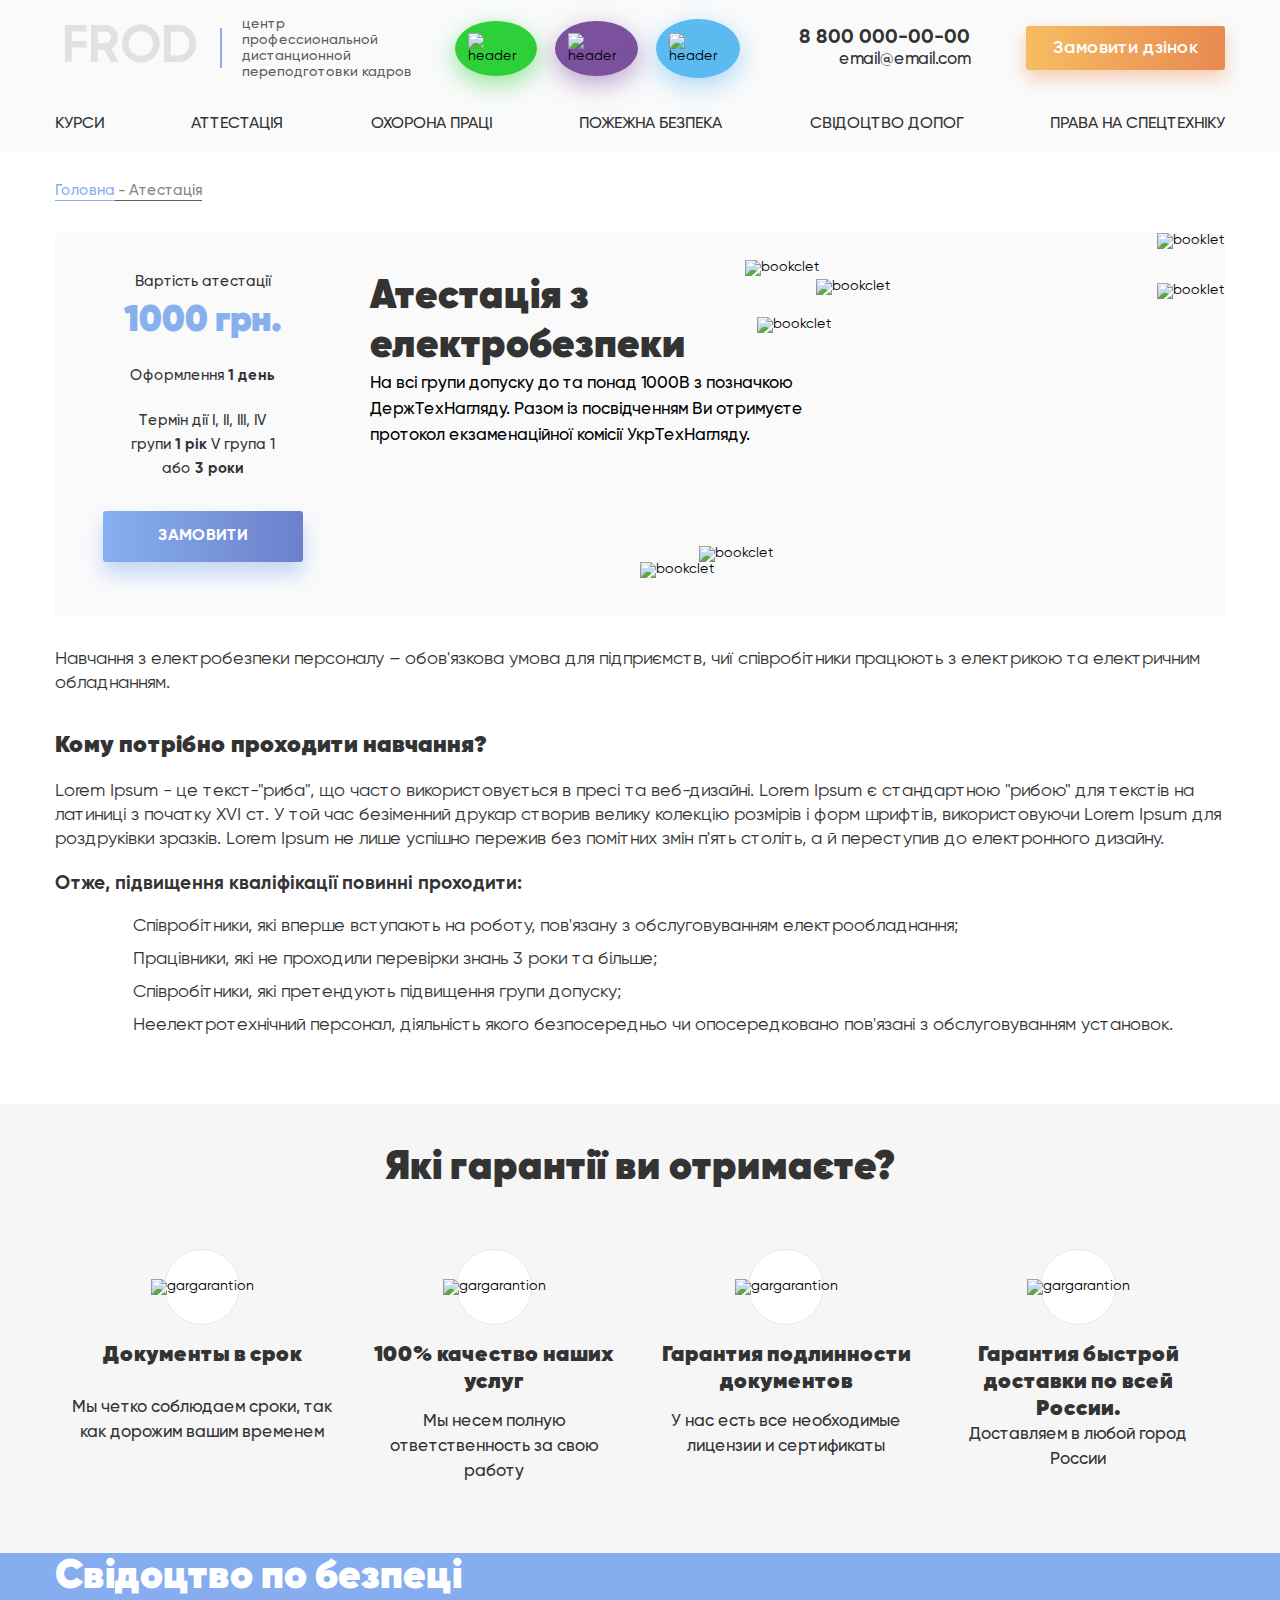
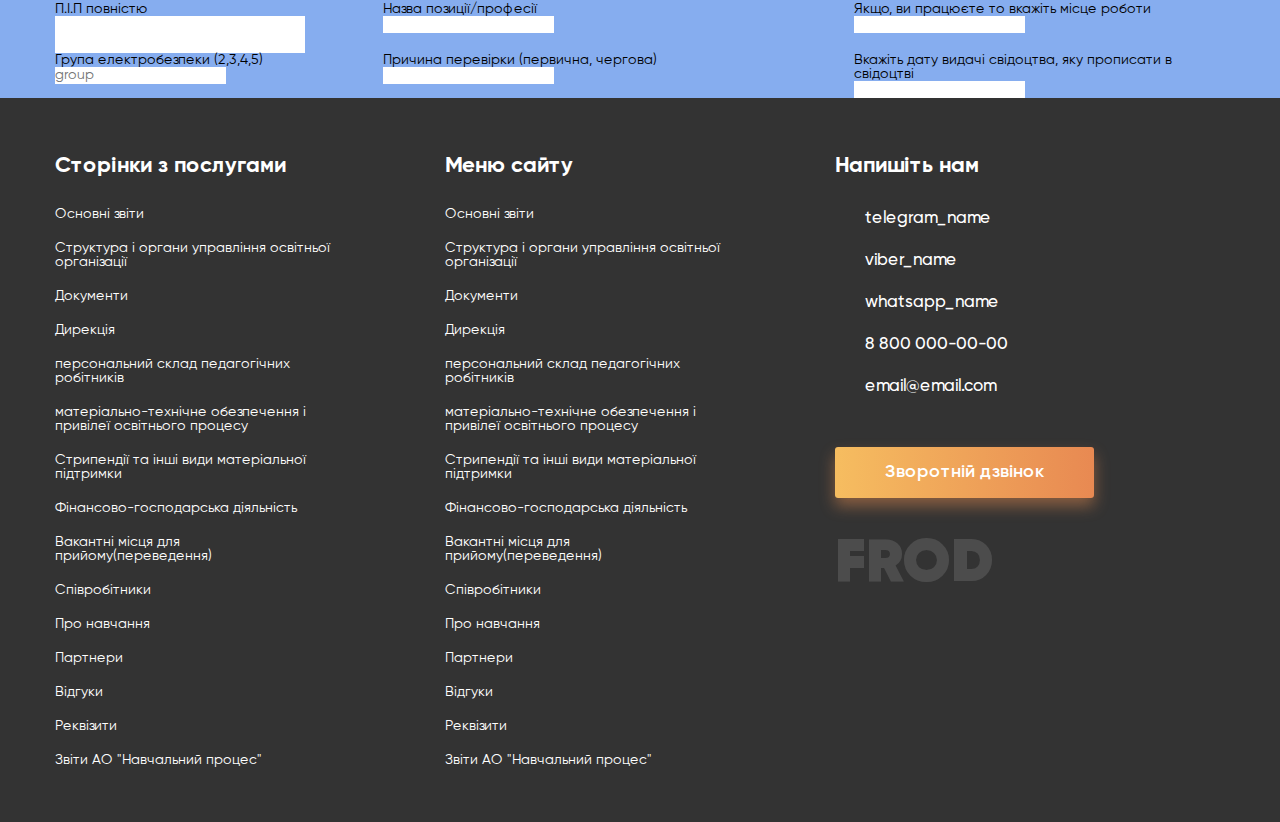
==== atestation.html @ 831bf8ad "Add files via upload" ====
<!DOCTYPE html>
<html lang="ru">

<head>
	<title>Главная</title>
	<meta charset="UTF-8">
	<meta name="format-detection" content="telephone=no">
	<!-- <style>body{opacity: 0;}</style> -->
	<link rel="stylesheet" href="css/style.min.css?_v=20220426151343">
	<link rel="shortcut icon" href="favicon.ico">
	<!-- <meta name="robots" content="noindex, nofollow"> -->
	<meta name="viewport" content="width=device-width, initial-scale=1.0">
</head>

<body>
	<div class="wrapper">
		<header class="header">
			<div class="header__container">
				<a href="./index.html" class="header__logo">FROD</a>
				<div class="header__text">центр профессиональной дистанционной переподготовки кадров</div>
				<div class="header__media">
					<a href="#" class="media__whathsapp">
						<div class="media__icon"><img src="img/header/whatsapp-logo.svg" alt="header"></div>
					</a>
					<a href="#" class="media__viber">
						<div class="media__icon">
							<img src="img/header/viber-logo.svg" alt="header">
						</div>
					</a>
					<a href="#" class="media__telegram">
						<div class="media__icon">
							<img src="img/header/telegram(1).svg" alt="header">
						</div>
					</a>
				</div>
				<div class="header__info">
					<div class="info__phone">8 800 000-00-00</div>
					<div class="info__email">email@email.com</div>
				</div>
				<div class="header__button">
					<a href="../contact.html" class="header__button-link">
						Замовити дзінок
					</a>
				</div>
				<nav class="header__menu-navigation">
					<ul class="menu-navigation__list">
						<li class="menu-navigation__link">
							<a href="#">КУРСИ</a>
						</li>
						<li class="menu-navigation__link">
							<a href="../atestation.html">АТТЕСТАЦІЯ</a>
						</li>
						<li class="menu-navigation__link">
							<a href="#">ОХОРОНА ПРАЦІ</a>
						</li>
						<li class="menu-navigation__link">
							<a href="#">ПОЖЕЖНА БЕЗПЕКА</a>
						</li>
						<li class="menu-navigation__link">
							<a href="#">СВІДОЦТВО ДОПОГ</a>
						</li>
						<li class="menu-navigation__link">
							<a href="#">ПРАВА НА СПЕЦТЕХНІКУ</a>
						</li>
					</ul>
				</nav>
				<div class="header__menu menu">
					<button type="button" class="menu__icon icon-menu"><span></span></button>
					<nav class="menu__body">
						<ul class="menu__list">
							<li class="menu__item">
								<a href="#" class="menu__link">КУРСИ</a>
							</li>
							<li class="menu__item">
								<a href="./atestation.html" class="menu__link">АТТЕСТАЦІЯ</a>
							</li>
							<li class="menu__item">
								<a href="#" class="menu__link">ОХОРОНА ПРАЦІ</a>
							</li>
							<li class="menu__item">
								<a href="#" class="menu__link">ПОЖУЖНА БЕЗПЕКА</a>
							</li>
							<li class="menu__item">
								<a href="#" class="menu__link">СВІДОЦТВО ДОПОГ</a>
							</li>
							<li class="menu__item">
								<a href="#" class="menu__link">ПРАВА НА СПЕЦТЕХНІКУ</a>
							</li>
						</ul>
					</nav>
				</div>
			</div>
		</header>
		<main class="page">
			<div class="page__navigation-pages">
				<div class="navigation-pages__container">
					<a href="./index.html" class="navigation-pages__home">Головна</a>
					<div class="navigation-pages__curent"> - Атестація</div>
				</div>
			</div>
			<section class="page__booklet booklet">
				<div class="booklet__container">
					<div class="booklet__body">
						<div class="booklet__decoration booklet__decoration-1">
							<img src="img/atestation-page/booklet/rainbow/Oval.svg" alt="bookclet">
						</div>
						<div class="booklet__decoration booklet__decoration-2">
							<img src="img/atestation-page/booklet/rainbow/OvalCopy10.svg" alt="bookclet">
						</div>
						<div class="booklet__decoration booklet__decoration-3">
							<img src="img/atestation-page/booklet/rainbow/TriangleCopy.svg" alt="bookclet">
						</div>
						<div class="booklet__decoration booklet__decoration-4">
							<img src="img/atestation-page/booklet/rainbow/TriangleCopy2.svg" alt="bookclet">
						</div>
						<div class="booklet__decoration booklet__decoration-5">
							<img src="img/atestation-page/booklet/rainbow/TriangleCopy4.svg" alt="bookclet">
						</div>
						<div class="booklet__information-booklet">
							<div class="information-booklet__price-info">
								Вартість атестації</div>
							<div class="information-booklet__price">1000 грн.</div>
							<div class="information-booklet__time">Оформлення <span> 1 день</span></div>
							<div class="information-booklet__text">Термін дії I, II, III, IV групи <span> 1 рік</span> V група 1 або <span> 3 роки</span></div>
							<a href="#" class="information-booklet__button">Замовити</a>
						</div>
						<div class="booklet__atestation-booklet">
							<div class="atestation-booklet__title title">Атестація з електробезпеки</div>
							<div class="atestation-booklet__text">
								На всі групи допуску до та понад 1000В з позначкою ДержТехНагляду. Разом із посвідченням Ви отримуєте протокол екзаменаційної комісії УкрТехНагляду.</div>
						</div>
						<div class="booklet__full-image">
							<img src="img/atestation-page/booklet/Path2.svg" alt="booklet">
						</div>
						<div class="booklet__docum-image">
							<img src="img/atestation-page/booklet/atestation.svg" alt="booklet">
						</div>
					</div>
				</div>
			</section>
			<section class="page__text-atestation text-atestation">
				<div class="text-atestation__container">
					<div class="text-atestation__text-one">
						<p>
							Навчання з електробезпеки персоналу – обов'язкова умова для підприємств, чиї співробітники працюють з електрикою та електричним обладнанням.</p>
					</div>
					<h5 class="text-atestation__title">
						Кому потрібно проходити навчання?
					</h5>
					<div class="text-atestation__text-two">Lorem Ipsum - це текст-"риба", що часто використовується в пресі та веб-дизайні. Lorem Ipsum є стандартною "рибою" для текстів на латиниці з початку XVI ст. У той час безіменний друкар створив велику колекцію розмірів і форм шрифтів,
						використовуючи Lorem Ipsum для роздруківки зразків. Lorem Ipsum не лише успішно пережив без помітних змін п'ять століть, а й переступив до електронного дизайну. </div>
					<div class="text-atestation__sub-title">
						Отже, підвищення кваліфікації повинні проходити:</div>
					<ul class="text-atestation__list">
						<li>Співробітники, які вперше вступають на роботу, пов'язану з обслуговуванням електрообладнання;</li>
						<li>Працівники, які не проходили перевірки знань 3 роки та більше;</li>
						<li>Співробітники, які претендують підвищення групи допуску;</li>
						<li>Неелектротехнічний персонал, діяльність якого безпосередньо чи опосередковано пов'язані з обслуговуванням установок.</li>
					</ul>
				</div>
			</section>
			<section class="page__garantion garantion">
				<div class="garantion__container">
					<h2 class="garantion__title title">Які гарантії ви отримаєте?</h2>
					<div class="garantion__garantion-cards">
						<div class="garantion-cards__garantion-card">
							<div class="gargarantion-card__icon">
								<img src="img/garantion/Shape.svg" alt="gargarantion">
							</div>
							<div class="gargarantion-card__title">Документы в срок
							</div>
							<div class="gargarantion-card__text">Мы четко соблюдаем сроки, так как дорожим вашим временем</div>
						</div>
						<div class="garantion-cards__garantion-card">
							<div class="gargarantion-card__icon">
								<img src="img/garantion/favorites.svg" alt="gargarantion">
							</div>
							<div class="gargarantion-card__title">100% качество наших услуг</div>
							<div class="gargarantion-card__text">Мы несем полную ответственность за свою работу</div>
						</div>
						<div class="garantion-cards__garantion-card">
							<div class="gargarantion-card__icon">
								<img src="img/garantion/file.svg" alt="gargarantion">
							</div>
							<div class="gargarantion-card__title">Гарантия подлинности документов</div>
							<div class="gargarantion-card__text">У нас есть все необходимые лицензии и сертификаты</div>
						</div>
						<div class="garantion-cards__garantion-card">
							<div class="gargarantion-card__icon">
								<img src="img/garantion/delivery-truck.svg" alt="gargarantion">
							</div>
							<div class="gargarantion-card__title">Гарантия быстрой доставки по всей России.</div>
							<div class="gargarantion-card__text">Доставляем в любой город России</div>
						</div>
					</div>
				</div>
			</section>
			<section class="page__atestation-form atestation-form">
				<div class="atestation-form__container">
					<h2 class="atestation-form__title title">Свідоцтво по безпеці</h2>
					<div class="atestation-form__send-form">
						<div class="send-form__name">
							<label for="name">П.І.П повністю</label>
							<input autocomplete="off" type="text" name="name" data-error="Ошибка" class="input-atestation-form">
						</div>
						<div class="send-form__position">
							<label for="position">Назва позиції/професії</label>
							<input autocomplete="off" type="text" name="position" data-error="Ошибка" class="input-atestation-form">
						</div>
						<div class="send-form__work">
							<label for="work">Якщо, ви працюєте то вкажіть місце роботи</label>
							<input autocomplete="off" type="text" name="work" data-error="Ошибка" class="input-atestation-form">
						</div>
						<div class="send-form__group">
							<label for="group">Група електробезпеки (2,3,4,5)</label>
							<input autocomplete="off" type="text" name="group" data-error="Ошибка" placeholder="group" class="input-atestation-form">
						</div>
						<div class="send-form__reason">
							<label for="reason">Причина перевірки (первична, чергова)</label>
							<input autocomplete="off" type="text" name="reason" data-error="Ошибка" class="input-atestation-form">
						</div>
						<div class="send-form__date">
							<label for="date">Вкажіть дату видачі свідоцтва, яку прописати в свідоцтві</label>
							<input autocomplete="off" type="text" name="reason" data-error="Ошибка" class="input-atestation-form">
						</div>
					</div>
					<div class="atestation-form__back-form">

						<div class="back-form__phone">
							<input autocomplete="off" type="text" name="phone" data-error="Ошибка" placeholder="phone" class="input-atestation-form">
						</div>
						<div class="back-form__mail">
							<input autocomplete="off" type="text" name="mail" data-error="Ошибка" placeholder="mail" class="input-atestation-form">
						</div>
						<div class="back-form__adress">
							<input autocomplete="off" type="text" name="adress" data-error="Ошибка" placeholder="adress" class="input-atestation-form">
						</div>
						<a href="#" class="back-form__button">
							Надіслати заявку
						</a>
					</div>
				</div>
			</section>
		</main>
		<footer class="footer">
			<div class="footer__container">
				<div class="footer__columns-footer">
					<div class="columns-footer__column-footer">
						<div class="column-footer__services">
							<div class="services__title-footer title-footer">Сторінки з послугами</div>
							<ul class="footer__list">
								<li>
									<a href="#" class="footer__link-footer">
										Основні звіти
									</a>
								</li>
								<li>
									<a href="#" class="footer__link-footer">
										Структура і органи управління освітньої організації
									</a>
								</li>
								<li>
									<a href="#" class="footer__link-footer">
										Документи
									</a>
								</li>
								<li>
									<a href="#" class="footer__link-footer">Дирекція</a>
								</li>
								<li>
									<a href="#" class="footer__link-footer">
										персональний склад педагогічних робітників
									</a>
								</li>
								<li>
									<a href="#" class="footer__link-footer">
										матеріально-технічне обезпечення і привілеї освітнього процесу
									</a>
								</li>
								<li>
									<a href="#" class="footer__link-footer">
										Стрипендії та інші види матеріальної підтримки
									</a>
								</li>
								<li>
									<a href="#" class="footer__link-footer">
										Фінансово-господарська діяльність
									</a>
								</li>
								<li>
									<a href="#" class="footer__link-footer">Вакантні місця для прийому(переведення)</a>
								</li>
								<li>
									<a href="#" class="footer__link-footer">
										Співробітники
									</a>
								</li>
								<li>
									<a href="#" class="footer__link-footer">
										Про навчання
									</a>
								</li>
								<li>
									<a href="#" class="footer__link-footer">
										Партнери
									</a>
								</li>
								<li>
									<a href="#" class="footer__link-footer">
										Відгуки
									</a>
								</li>
								<li>
									<a href="#" class="footer__link-footer">
										Реквізити
									</a>
								</li>
								<li>
									<a href="#" class="footer__link-footer">
										Звіти АО "Навчальний процес"
									</a>
								</li>
							</ul>
						</div>
						<div class="column-footer__menu-footer">
							<div class="menu-footer__title-footer title-footer">Меню сайту</div>
							<ul class="footer__list">
								<li>
									<a href="#" class="footer__link-footer">
										Основні звіти
									</a>
								</li>
								<li>
									<a href="#" class="footer__link-footer">
										Структура і органи управління освітньої організації
									</a>
								</li>
								<li>
									<a href="#" class="footer__link-footer">
										Документи
									</a>
								</li>
								<li>
									<a href="#" class="footer__link-footer">Дирекція</a>
								</li>
								<li>
									<a href="#" class="footer__link-footer">
										персональний склад педагогічних робітників
									</a>
								</li>
								<li>
									<a href="#" class="footer__link-footer">
										матеріально-технічне обезпечення і привілеї освітнього процесу
									</a>
								</li>
								<li>
									<a href="#" class="footer__link-footer">
										Стрипендії та інші види матеріальної підтримки
									</a>
								</li>
								<li>
									<a href="#" class="footer__link-footer">
										Фінансово-господарська діяльність
									</a>
								</li>
								<li>
									<a href="#" class="footer__link-footer">Вакантні місця для прийому(переведення)</a>
								</li>
								<li>
									<a href="#" class="footer__link-footer">
										Співробітники
									</a>
								</li>
								<li>
									<a href="#" class="footer__link-footer">
										Про навчання
									</a>
								</li>
								<li>
									<a href="#" class="footer__link-footer">
										Партнери
									</a>
								</li>
								<li>
									<a href="#" class="footer__link-footer">
										Відгуки
									</a>
								</li>
								<li>
									<a href="#" class="footer__link-footer">
										Реквізити
									</a>
								</li>
								<li>
									<a href="#" class="footer__link-footer">
										Звіти АО "Навчальний процес"
									</a>
								</li>
							</ul>
						</div>
						<div class="column-footer__write-to-us">
							<div class="write-to-us__title-footer title-footer">Напишіть нам</div>
							<div class="write-to-us__social-footer">
								<a href="#" class="social-footer__telegram">telegram_name</a>
								<a href="#" class="social-footer__viber">viber_name</a>
								<a href="#" class="social-footer__whatsapp">whatsapp_name</a>
								<a href="#" class="social-footer__phone">8 800 000-00-00</a>
								<a href="#" class="social-footer__email">email@email.com</a>
							</div>
							<a href="../contact.html" class="write-to-us__button">
								Зворотній дзвінок
							</a>
							<a href="../index.html" class="write-to-us__footer-logo">
								FROD
							</a>
						</div>
					</div>
					<div data-spollers data-one-spoller class="footer__spollers-footer">
						<div class="spollers-footer__item">
							<button type="button" data-spoller class="spollers-footer__title"> Сторінки з послугами</button>
							<div class="spollers-footer__body">
								<ul class="footer__list">
									<li>
										<a href="#" class="footer__link-footer">
											Основні звіти
										</a>
									</li>
									<li>
										<a href="#" class="footer__link-footer">
											Структура і органи управління освітньої організації
										</a>
									</li>
									<li>
										<a href="#" class="footer__link-footer">
											Документи
										</a>
									</li>
									<li>
										<a href="#" class="footer__link-footer">Дирекція</a>
									</li>
									<li>
										<a href="#" class="footer__link-footer">
											персональний склад педагогічних робітників
										</a>
									</li>
									<li>
										<a href="#" class="footer__link-footer">
											матеріально-технічне обезпечення і привілеї освітнього процесу
										</a>
									</li>
									<li>
										<a href="#" class="footer__link-footer">
											Стрипендії та інші види матеріальної підтримки
										</a>
									</li>
									<li>
										<a href="#" class="footer__link-footer">
											Фінансово-господарська діяльність
										</a>
									</li>
									<li>
										<a href="#" class="footer__link-footer">Вакантні місця для прийому(переведення)</a>
									</li>
									<li>
										<a href="#" class="footer__link-footer">
											Співробітники
										</a>
									</li>
									<li>
										<a href="#" class="footer__link-footer">
											Про навчання
										</a>
									</li>
									<li>
										<a href="#" class="footer__link-footer">
											Партнери
										</a>
									</li>
									<li>
										<a href="#" class="footer__link-footer">
											Відгуки
										</a>
									</li>
									<li>
										<a href="#" class="footer__link-footer">
											Реквізити
										</a>
									</li>
									<li>
										<a href="#" class="footer__link-footer">
											Звіти АО "Навчальний процес"
										</a>
									</li>
								</ul>
							</div>
						</div>
						<div class="spollers-footer__item">
							<button type="button" data-spoller class="spollers-footer__title">Меню сайту</button>
							<div class="spollers-footer__body">
								<ul class="footer__list">
									<li>
										<a href="#" class="footer__link-footer">
											Основні звіти
										</a>
									</li>
									<li>
										<a href="#" class="footer__link-footer">
											Структура і органи управління освітньої організації
										</a>
									</li>
									<li>
										<a href="#" class="footer__link-footer">
											Документи
										</a>
									</li>
									<li>
										<a href="#" class="footer__link-footer">Дирекція</a>
									</li>
									<li>
										<a href="#" class="footer__link-footer">
											персональний склад педагогічних робітників
										</a>
									</li>
									<li>
										<a href="#" class="footer__link-footer">
											матеріально-технічне обезпечення і привілеї освітнього процесу
										</a>
									</li>
									<li>
										<a href="#" class="footer__link-footer">
											Стрипендії та інші види матеріальної підтримки
										</a>
									</li>
									<li>
										<a href="#" class="footer__link-footer">
											Фінансово-господарська діяльність
										</a>
									</li>
									<li>
										<a href="#" class="footer__link-footer">Вакантні місця для прийому(переведення)</a>
									</li>
									<li>
										<a href="#" class="footer__link-footer">
											Співробітники
										</a>
									</li>
									<li>
										<a href="#" class="footer__link-footer">
											Про навчання
										</a>
									</li>
									<li>
										<a href="#" class="footer__link-footer">
											Партнери
										</a>
									</li>
									<li>
										<a href="#" class="footer__link-footer">
											Відгуки
										</a>
									</li>
									<li>
										<a href="#" class="footer__link-footer">
											Реквізити
										</a>
									</li>
									<li>
										<a href="#" class="footer__link-footer">
											Звіти АО "Навчальний процес"
										</a>
									</li>
								</ul>
							</div>
						</div>
						<div class="spollers-footer__item">
							<button type="button" data-spoller class="spollers-footer__title">Напишіть нам</button>
							<div class="spollers-footer__body">
								<div class="column-footer__write-to-us">
									<div class="write-to-us__social-footer">
										<a href="#" class="social-footer__telegram">telegram_name</a>
										<a href="#" class="social-footer__viber">viber_name</a>
										<a href="#" class="social-footer__whatsapp">whatsapp_name</a>
										<a href="#" class="social-footer__phone">8 800 000-00-00</a>
										<a href="#" class="social-footer__email">email@email.com</a>
									</div>
								</div>
							</div>
						</div>
						<a href="../contact.html" class="write-to-us__button-spollers">
							Зворотній дзвінок
						</a>
						<a href="../index.html" class="write-to-us__footer-logo-spollers">
							FROD
						</a>
					</div>
				</div>
			</div>
		</footer>
	</div>
	<div id="popup" aria-hidden="true" class="popup">
		<div class="popup__wrapper">
			<div class="popup__content">
				<button data-close type="button" class="popup__close">Закрыть</button>
				<div class="popup__text">
					Text
				</div>
			</div>
		</div>
	</div>
	<script src="js/app.min.js?_v=20220426151343"></script>
</body>

</html>
---- css/style.min.css ----
@charset "UTF-8";@font-face{font-family:Gilroy;font-display:swap;src:url(../fonts/Gilroy-Bold.woff2) format("woff2"),url(../fonts/Gilroy-Bold.woff) format("woff");font-weight:700;font-style:normal}@font-face{font-family:Gilroy;font-display:swap;src:url(../fonts/Gilroy-Extrabold.woff2) format("woff2"),url(../fonts/Gilroy-Extrabold.woff) format("woff");font-weight:800;font-style:normal}@font-face{font-family:Gilroy;font-display:swap;src:url(../fonts/Gilroy-Heavy.woff2) format("woff2"),url(../fonts/Gilroy-Heavy.woff) format("woff");font-weight:800;font-style:normal}@font-face{font-family:Gilroy;font-display:swap;src:url(../fonts/Gilroy-Medium.woff2) format("woff2"),url(../fonts/Gilroy-Medium.woff) format("woff");font-weight:500;font-style:normal}@font-face{font-family:Gilroy;font-display:swap;src:url(../fonts/Gilroy-Semibold.woff2) format("woff2"),url(../fonts/Gilroy-Semibold.woff) format("woff");font-weight:600;font-style:normal}@font-face{font-family:Gilroy;font-display:swap;src:url(../fonts/Gilroy-Regular.woff2) format("woff2"),url(../fonts/Gilroy-Regular.woff) format("woff");font-weight:400;font-style:normal}*{padding:0;margin:0;border:0}*,:after,:before{-webkit-box-sizing:border-box;box-sizing:border-box}body,html{height:100%;min-width:320px}body{color:#000;line-height:1;font-family:Gilroy;font-size:.875rem;-ms-text-size-adjust:100%;-moz-text-size-adjust:100%;-webkit-text-size-adjust:100%;-webkit-font-smoothing:antialiased;-moz-osx-font-smoothing:grayscale}button,input,textarea{font-family:Gilroy;font-size:inherit}button{cursor:pointer;color:inherit;background-color:inherit}a{color:inherit}a:link,a:visited{text-decoration:none}a:hover{text-decoration:none}ul li{list-style:none}img{vertical-align:top}h1,h2,h3,h4,h5,h6{font-weight:inherit;font-size:inherit}body{height:100%}.lock body{overflow:hidden;-ms-touch-action:none;touch-action:none}.wrapper{min-height:100%;display:-webkit-box;display:-ms-flexbox;display:flex;-webkit-box-orient:vertical;-webkit-box-direction:normal;-ms-flex-direction:column;flex-direction:column;overflow:hidden}.wrapper>main{-webkit-box-flex:1;-ms-flex:1 1 auto;flex:1 1 auto}.wrapper>*{min-width:0}[class*=__container]{max-width:73.125rem;-webkit-box-sizing:content-box;box-sizing:content-box;margin:0 auto;padding:0 .9375rem}body::after{content:"";background-color:rgba(0,0,0,.5);position:fixed;width:100%;height:100%;top:0;left:0;opacity:0;-webkit-transition:opacity .8s ease 0s;-o-transition:opacity .8s ease 0s;transition:opacity .8s ease 0s;pointer-events:none;z-index:149}.popup-show body::after{opacity:1}.popup{position:fixed;top:0;left:0;bottom:0;right:0;padding:30px 10px;-webkit-transition:visibility .8s ease 0s;-o-transition:visibility .8s ease 0s;transition:visibility .8s ease 0s;visibility:hidden;pointer-events:none}.popup_show{z-index:150;visibility:visible;overflow:auto;pointer-events:auto}.popup_show .popup__content{visibility:visible;-webkit-transform:scale(1);-ms-transform:scale(1);transform:scale(1)}.popup__wrapper{display:-webkit-box;display:-ms-flexbox;display:flex;-webkit-box-orient:vertical;-webkit-box-direction:normal;-ms-flex-direction:column;flex-direction:column;-webkit-box-align:center;-ms-flex-align:center;align-items:center;min-height:100%;-webkit-box-flex:1;-ms-flex:1 1 auto;flex:1 1 auto;width:100%;display:flex;-webkit-box-pack:center;-ms-flex-pack:center;justify-content:center;align-items:center}.popup__content{visibility:hidden;-webkit-transform:scale(0);-ms-transform:scale(0);transform:scale(0);-webkit-transition:-webkit-transform .3s ease 0s;transition:-webkit-transform .3s ease 0s;-o-transition:transform .3s ease 0s;transition:transform .3s ease 0s;transition:transform .3s ease 0s,-webkit-transform .3s ease 0s;background-color:#eee;padding:20px;width:100%;max-width:900px;border-radius:20px}.lock .popup__content{visibility:visible}.spollers{display:-ms-grid;display:grid;gap:15px}.spollers__item{font-size:1.25rem}.spollers-footer__title{cursor:default;text-align:left;padding:.625rem .9375rem;border-radius:.3125rem;position:relative}._spoller-init .spollers-footer__title{cursor:pointer}._spoller-init .spollers-footer__title::after,._spoller-init .spollers-footer__title::before{content:"";position:absolute;right:10px;top:50%;background-color:#fff;height:2px;width:15px;-webkit-transition:-webkit-transform .5s ease 0s;transition:-webkit-transform .5s ease 0s;-o-transition:transform .5s ease 0s;transition:transform .5s ease 0s;transition:transform .5s ease 0s,-webkit-transform .5s ease 0s}._spoller-init .spollers-footer__title::before{-webkit-transform:translate(-75%,-50%) rotate(40deg);-ms-transform:translate(-75%,-50%) rotate(40deg);transform:translate(-75%,-50%) rotate(40deg)}._spoller-init .spollers-footer__title::after{-webkit-transform:translate(0,-50%) rotate(-40deg);-ms-transform:translate(0,-50%) rotate(-40deg);transform:translate(0,-50%) rotate(-40deg)}._spoller-init .spollers-footer__title._spoller-active::before{-webkit-transform:translateX(-75%) rotate(-40deg);-ms-transform:translateX(-75%) rotate(-40deg);transform:translateX(-75%) rotate(-40deg)}._spoller-init .spollers-footer__title._spoller-active::after{-webkit-transform:rotate(40deg);-ms-transform:rotate(40deg);transform:rotate(40deg)}.spollers__body{padding:1.25rem;border-radius:.3125rem;border:1px solid #eee}.news-block-tab__navigation{display:-webkit-box;display:-ms-flexbox;display:flex;-webkit-box-pack:center;-ms-flex-pack:center;justify-content:center}.news-block-tab__title{border:#b9b9b9 3px solid;padding:.625rem .9375rem;font-size:16px;font-weight:700;color:#b9b9b9;margin:50px 5px 68px}.news-block-tab__title._tab-active{border:#87b0ee 3px solid;color:#87b0ee}[class*=-ibg]{position:relative}[class*=-ibg] img{position:absolute;width:100%;height:100%;top:0;left:0;-o-object-fit:cover;object-fit:cover}[class*=-ibg_contain] img{-o-object-fit:contain;object-fit:contain}.title{font-weight:900;font-size:40px;line-height:122%;color:#333}@supports (font-size:clamp(1.5rem ,1.1363636364rem + 1.8181818182vw ,2.5rem)){.title{font-size:clamp(1.5rem ,1.1363636364rem + 1.8181818182vw ,2.5rem)}}@supports not (font-size:clamp(1.5rem ,1.1363636364rem + 1.8181818182vw ,2.5rem)){.title{font-size:calc(1.5rem + 1 * (100vw - 20rem)/ 55)}}.title-footer{font-weight:700;font-size:22px;line-height:27px;color:#fff;margin:0 0 27px 0}.header{background-color:#fafafb}.header__container{display:-ms-grid;display:grid;-ms-grid-rows:minmax(96px,auto) minmax(56px,auto);-ms-grid-columns:minmax(auto,150px) minmax(auto,250px) minmax(auto,285px) minmax(auto,245px) minmax(auto,210px);grid-template:minmax(96px,auto) minmax(56px,auto)/minmax(auto,150px) minmax(auto,250px) minmax(auto,285px) minmax(auto,245px) minmax(auto,210px)}.header__logo{z-index:51;display:-webkit-box;display:-ms-flexbox;display:flex;-webkit-box-pack:center;-ms-flex-pack:center;justify-content:center;-webkit-box-align:center;-ms-flex-align:center;align-items:center;font-weight:700;font-size:52px;line-height:63px;color:#e1e1e1}.header__text{z-index:2;display:-webkit-box;display:-ms-flexbox;display:flex;-webkit-box-align:center;-ms-flex-align:center;align-items:center;margin:0 35px;font-weight:500;font-size:14px;line-height:16px;color:#5d5d5d}.header__text::before{content:"";background-color:#89afef;position:relative;left:-20px;top:0;width:5px;height:40px}.header__media{z-index:2;display:-webkit-box;display:-ms-flexbox;display:flex;-webkit-box-pack:center;-ms-flex-pack:center;justify-content:center;-webkit-box-align:center;-ms-flex-align:center;align-items:center}.header__info{z-index:2;margin:0 15px 0 0;display:-webkit-box;display:-ms-flexbox;display:flex;-webkit-box-orient:vertical;-webkit-box-direction:normal;-ms-flex-direction:column;flex-direction:column;-webkit-box-align:end;-ms-flex-align:end;align-items:flex-end;-webkit-box-pack:center;-ms-flex-pack:center;justify-content:center}.header__button{z-index:2;-ms-grid-column:5;-ms-grid-column-span:2;grid-column:5/7;text-align:end;display:-webkit-box;display:-ms-flexbox;display:flex;-webkit-box-pack:end;-ms-flex-pack:end;justify-content:end;-webkit-box-align:center;-ms-flex-align:center;align-items:center;z-index:51}.header__button-link{font-weight:600;font-size:18px;line-height:21px;text-align:center;color:#fff;text-align:right;display:inline-block;padding:11.5px 27px;background:-webkit-gradient(linear,left top,right top,from(#f6bd60),to(#e88952));background:-o-linear-gradient(left,#f6bd60 0,#e88952 100%);background:linear-gradient(90deg,#f6bd60 0,#e88952 100%);-webkit-box-shadow:0 8px 18px rgba(242,147,81,.450503);box-shadow:0 8px 18px rgba(242,147,81,.450503);border-radius:3px}.header__menu-navigation{display:none}.media__whathsapp{padding:12.5px;background:#2dd038;-webkit-box-shadow:0 8px 25px rgba(45,208,56,.497678);box-shadow:0 8px 25px rgba(45,208,56,.497678);display:inline-block;border-radius:50%}.media__viber{margin:0 18px;padding:12.5px;background:#7b519d;-webkit-box-shadow:0 8px 25px rgba(123,81,157,.503797);box-shadow:0 8px 25px rgba(123,81,157,.503797);display:inline-block;border-radius:50%}.media__telegram{padding:14.5px 13.5px;display:inline-block;border-radius:50%;background:#5bbaf0;-webkit-box-shadow:0 8px 25px rgba(91,186,240,.5);box-shadow:0 8px 25px rgba(91,186,240,.5)}.info__phone{font-weight:700;font-size:20px;line-height:24px;color:#333;text-align:right;padding:0 0 0 25px;background:url(../img/header/Path.svg) no-repeat left}.info__email{font-weight:500;font-size:17px;line-height:20px;text-align:right;color:#333;padding:0 0 0 25px;background:url(../img/header/mail-black-envelope-symbol.svg) no-repeat left}.icon-menu{display:none}.header__menu{display:-webkit-box;display:-ms-flexbox;display:flex;-webkit-box-pack:center;-ms-flex-pack:center;justify-content:center;-ms-flex-item-align:center;-ms-grid-row-align:center;align-self:center}.menu__item{display:none}.menu-open .menu__body{overflow:auto;padding:85px 40px;position:absolute;width:100%;height:120%;top:0;left:0;background-color:#cecece;z-index:50}.menu-open .menu__body::after{content:"";position:fixed;width:100%;height:90px;top:0;left:0;z-index:1;background-color:#999}.menu-open .menu__item{margin:25px 10px;display:block}.menu-open .menu__link{font-size:24px;font-weight:600;letter-spacing:1.4px;line-height:130%}.page__specyalty{display:-webkit-box;display:-ms-flexbox;display:flex}@supports (margin-top:clamp(0.625rem ,0.1704545455rem + 2.2727272727vw ,1.875rem)){.page__navigation-pages{margin-top:clamp(.625rem ,.1704545455rem + 2.2727272727vw ,1.875rem)}}@supports not (margin-top:clamp(0.625rem ,0.1704545455rem + 2.2727272727vw ,1.875rem)){.page__navigation-pages{margin-top:calc(.625rem + 1.25 * (100vw - 20rem)/ 55)}}.page__contact-block{margin:50px 0 70px;position:relative}.page__text-atestation{margin:0 0 68px 0}.page__atestation-form{background-color:#86adef}.specyalty{position:relative;bottom:0;right:0;min-height:80vh;display:-webkit-box;display:-ms-flexbox;display:flex;background-color:#fafafb}.specyalty__big-image img{position:absolute;bottom:0;right:0;height:147.9%;-o-object-fit:cover;object-fit:cover;z-index:1}.specyalty__container{display:-webkit-box;display:-ms-flexbox;display:flex;-webkit-box-flex:1;-ms-flex:1 1 auto;flex:1 1 auto;-webkit-box-align:center;-ms-flex-align:center;align-items:center}.specyalty__content{display:-webkit-box;display:-ms-flexbox;display:flex;-webkit-box-align:center;-ms-flex-align:center;align-items:center}.specyalty__body{z-index:3}.specyalty__price{font-weight:500;line-height:120%;color:#333;margin:30px 0 30px 0}@supports (font-size:clamp(1.125rem ,0.9886363636rem + 0.6818181818vw ,1.5rem)){.specyalty__price{font-size:clamp(1.125rem ,.9886363636rem + .6818181818vw ,1.5rem)}}@supports not (font-size:clamp(1.125rem ,0.9886363636rem + 0.6818181818vw ,1.5rem)){.specyalty__price{font-size:calc(1.125rem + .375 * (100vw - 20rem)/ 55)}}.specyalty__price span{font-weight:800}.specyalty__button{margin:0 0 40px 0;font-weight:700;font-size:16px;line-height:19px;text-align:center;text-transform:uppercase;color:#fff;background:-webkit-gradient(linear,left top,right top,from(#87aff1),color-stop(100%,#6c80cb),to(#6c80cb));background:-o-linear-gradient(left,#87aff1 0,#6c80cb 100%,#6c80cb 100%);background:linear-gradient(90deg,#87aff1 0,#6c80cb 100%,#6c80cb 100%);-webkit-box-shadow:0 12px 20px rgba(132,170,237,.454846);box-shadow:0 12px 20px rgba(132,170,237,.454846);border-radius:3px;padding:16px 60px;display:inline-block}.specyalty__image img{display:none}.documents{margin:50px 0 70px 0}.documents__title{text-align:center}.documents__cards{margin:40px 0 0 0;-webkit-box-pack:center;-ms-flex-pack:center;justify-content:center;display:-ms-grid;display:grid;grid-template-columns:repeat(auto-fit,minmax(auto,262px));gap:30px}.cards__card{background:#fff;-webkit-box-shadow:0 2px 15px rgba(0,0,0,.096);box-shadow:0 2px 15px rgba(0,0,0,.096);padding:34px 30px;text-align:center;-webkit-transition:all .5s ease 0s;-o-transition:all .5s ease 0s;transition:all .5s ease 0s}.cards__card:hover{-webkit-transform:scale(1.1);-ms-transform:scale(1.1);transform:scale(1.1)}.card__title{margin:21px 0 0 0;font-weight:600;font-size:19px;line-height:23px;text-align:center;color:#333}.garantion{background-color:#f6f6f6;padding:40px 0 0}@supports (padding-bottom:clamp(0.0000000625rem ,-0.9090908239rem + 4.5454544318vw ,2.5rem)){.garantion{padding-bottom:clamp(.0000000625rem ,-.9090908239rem + 4.5454544318vw ,2.5rem)}}@supports not (padding-bottom:clamp(0.0000000625rem ,-0.9090908239rem + 4.5454544318vw ,2.5rem)){.garantion{padding-bottom:calc(.0000000625rem + 2.4999999375 * (100vw - 20rem)/ 55)}}.garantion__title{text-align:center}@supports (margin-bottom:clamp(0.625rem ,-0.2840909091rem + 4.5454545455vw ,3.125rem)){.garantion__title{margin-bottom:clamp(.625rem ,-.2840909091rem + 4.5454545455vw ,3.125rem)}}@supports not (margin-bottom:clamp(0.625rem ,-0.2840909091rem + 4.5454545455vw ,3.125rem)){.garantion__title{margin-bottom:calc(.625rem + 2.5 * (100vw - 20rem)/ 55)}}.garantion__garantion-cards{display:-ms-grid;display:grid;-webkit-box-pack:center;-ms-flex-pack:center;justify-content:center;grid-template-columns:repeat(auto-fit,minmax(auto,262px));gap:30px}.garantion-cards__garantion-card{display:-ms-grid;display:grid;-ms-grid-rows:90px minmax(20px,auto) minmax(90px,auto);-ms-grid-columns:1fr;grid-template:90px minmax(20px,auto) minmax(90px,auto)/1fr;text-align:center}.gargarantion-card__icon img{position:relative;z-index:2}.gargarantion-card__icon{-ms-grid-row:1;-ms-grid-row-span:1;grid-row:1/2;position:relative;display:-webkit-box;display:-ms-flexbox;display:flex;-webkit-box-orient:vertical;-webkit-box-direction:normal;-ms-flex-direction:column;flex-direction:column;-webkit-box-pack:center;-ms-flex-pack:center;justify-content:center;-webkit-box-align:center;-ms-flex-align:center;align-items:center}.gargarantion-card__icon::before{content:"";background:#fff;border:1px solid #e8e8e8;border-radius:50%;padding:37px;position:absolute}.gargarantion-card__title{margin:10px 0 0 0;-ms-grid-row:2;-ms-grid-row-span:1;grid-row:2/3;font-weight:800;font-size:22px;line-height:27px;text-align:center;color:#333}.gargarantion-card__text{-webkit-box-pack:start;-ms-flex-pack:start;justify-content:start;-ms-grid-row:3;-ms-grid-row-span:1;grid-row:3/4;font-weight:500;font-size:17px;line-height:147%;text-align:center;color:#333}.program__container{text-align:center}@supports (margin-top:clamp(1.875rem ,1.4204545455rem + 2.2727272727vw ,3.125rem)){.program__title{margin-top:clamp(1.875rem ,1.4204545455rem + 2.2727272727vw ,3.125rem)}}@supports not (margin-top:clamp(1.875rem ,1.4204545455rem + 2.2727272727vw ,3.125rem)){.program__title{margin-top:calc(1.875rem + 1.25 * (100vw - 20rem)/ 55)}}@supports (margin-bottom:clamp(0.625rem ,-0.5113636364rem + 5.6818181818vw ,3.75rem)){.program__title{margin-bottom:clamp(.625rem ,-.5113636364rem + 5.6818181818vw ,3.75rem)}}@supports not (margin-bottom:clamp(0.625rem ,-0.5113636364rem + 5.6818181818vw ,3.75rem)){.program__title{margin-bottom:calc(.625rem + 3.125 * (100vw - 20rem)/ 55)}}.swiper-slide__program-slides{margin:40px 20px;display:-webkit-box;display:-ms-flexbox;display:flex;-webkit-box-orient:horizontal;-webkit-box-direction:normal;-ms-flex-direction:row;flex-direction:row;-ms-flex-wrap:wrap;flex-wrap:wrap}@supports (margin-bottom:clamp(1.875rem ,1.1931818182rem + 3.4090909091vw ,3.75rem)){.swiper-slide__program-slides{margin-bottom:clamp(1.875rem ,1.1931818182rem + 3.4090909091vw ,3.75rem)}}@supports not (margin-bottom:clamp(1.875rem ,1.1931818182rem + 3.4090909091vw ,3.75rem)){.swiper-slide__program-slides{margin-bottom:calc(1.875rem + 1.875 * (100vw - 20rem)/ 55)}}.program-slides__program-slide{display:-webkit-box;display:-ms-flexbox;display:flex;-webkit-box-orient:vertical;-webkit-box-direction:normal;-ms-flex-direction:column;flex-direction:column;margin:5px auto 20px;-webkit-box-flex:0;-ms-flex:0 1 22%;flex:0 1 22%;-webkit-box-pack:center;-ms-flex-pack:center;justify-content:center;-webkit-box-shadow:0 2px 15px rgba(0,0,0,.11);box-shadow:0 2px 15px rgba(0,0,0,.11)}.program-slide__image{padding:25px 25px 20px 25px}.program-slide__image img{max-width:215px}.program-slide__title{padding:0 10px;-webkit-box-flex:1;-ms-flex:1 1 auto;flex:1 1 auto;font-weight:800;font-size:19px;line-height:23px;text-align:center;color:#333}.program-slide__state{margin:10px auto 0;font-weight:500;font-size:16px;line-height:19px;text-align:center;color:#53b43b;background:url(../img/program/Path.svg) left no-repeat;padding:0 15px;position:relative}.program-slide__state::before{content:"";position:absolute;width:13px;height:13px;left:-2px;top:3px;border-radius:50%;border:solid 1.7px #53b43b;display:inline-block}.program-slide__price{margin:20px 0 25px 0;font-weight:800;font-size:22px;line-height:27px;text-align:center;color:#333}.exam{padding:40px 0;background:#f6f6f6}.exam__container{position:relative}.exam__title{text-align:center;margin:0 0 45px 0}.exam__slider::after{content:"";position:absolute;top:0;left:0;width:55px;height:100%;background-color:#f6f6f6;display:block;z-index:2}.exam__slider::before{content:"";position:absolute;top:0;right:0;width:55px;height:100%;background-color:#f6f6f6;display:block;z-index:2}.exam__slide-image{max-width:223px;margin:0 auto}.swiper-button-prev{margin:-12px}.swiper-button-next{margin:-12px}.news{margin:60px 0 70px}.news__container{text-align:center}.news__body{text-align:left;display:-ms-grid;display:grid;-ms-grid-rows:1fr;-ms-grid-columns:minmax(auto,555px) 30px minmax(auto,555px);grid-template:1fr/minmax(auto,555px) minmax(auto,555px);-webkit-column-gap:30px;-moz-column-gap:30px;column-gap:30px;margin:40px 0 58px 0}.news__present{margin:0;position:relative;display:-ms-grid;display:grid;-ms-grid-rows:1fr;-ms-grid-columns:minmax(auto,295px) minmax(auto,260px);grid-template:1fr/minmax(auto,295px) minmax(auto,260px)}.news__columns-news{display:-ms-grid;display:grid;grid-template-columns:repeat(auto-fit,minmax(auto,262px));gap:30px}.news__button{font-weight:700;font-size:16px;line-height:130%;text-transform:uppercase;color:#6d81cc;border:2px solid #6d81cc;border-radius:3px;padding:10px 55px;text-align:center}.present__full-image{-ms-grid-row:1;-ms-grid-row-span:1;grid-row:1/2;-ms-grid-column:2;-ms-grid-column-span:1;grid-column:2/3}.present__full-image img{position:absolute;height:100%;right:0;top:0}.present__body{margin:41px 0 40px 32px;-ms-grid-row:1;-ms-grid-row-span:1;grid-row:1/2;-ms-grid-column:1;-ms-grid-column-span:1;grid-column:1/2}.present__title{position:relative;z-index:3;margin:0 0 20px 0;font-weight:700;font-size:24px;line-height:29px;color:#333}.present__text{position:relative;z-index:3;font-weight:500;font-size:16px;line-height:150%;color:#333}.present__title span{color:#86adef}.present__image{position:relative;margin:30px 0 0 -15px;z-index:2;-ms-grid-row:1;-ms-grid-row-span:1;grid-row:1/2;-ms-grid-column:2;-ms-grid-column-span:1;grid-column:2/3}.columns-news__column-news{padding:25px 20px;margin:0;-webkit-box-shadow:0 2px 15px rgba(0,0,0,.0677994);box-shadow:0 2px 15px rgba(0,0,0,.0677994)}.column-news__image{position:relative;padding:0 0 60% 0}.column-news__image img{position:absolute;height:100%;width:100%;top:0;left:0;-o-object-fit:cover;object-fit:cover}.column-news__the-data{display:block;margin:10px 0;font-weight:500;font-size:14px;line-height:16px;color:#ababab}.column-news__title{display:inline-block;font-weight:700;font-size:19px;line-height:23px;color:#333}.column-news__text{display:inline-block;font-weight:500;font-size:16px;line-height:19px;color:#333}@supports (margin-bottom:clamp(0.625rem ,-0.0568181818rem + 3.4090909091vw ,2.5rem)){.news-block__title{margin-bottom:clamp(.625rem ,-.0568181818rem + 3.4090909091vw ,2.5rem)}}@supports not (margin-bottom:clamp(0.625rem ,-0.0568181818rem + 3.4090909091vw ,2.5rem)){.news-block__title{margin-bottom:calc(.625rem + 1.875 * (100vw - 20rem)/ 55)}}@supports (margin-top:clamp(0.9375rem ,0.1420454545rem + 3.9772727273vw ,3.125rem)){.news-block__title{margin-top:clamp(.9375rem ,.1420454545rem + 3.9772727273vw ,3.125rem)}}@supports not (margin-top:clamp(0.9375rem ,0.1420454545rem + 3.9772727273vw ,3.125rem)){.news-block__title{margin-top:calc(.9375rem + 2.1875 * (100vw - 20rem)/ 55)}}.navigation-pages__container{display:-webkit-box;display:-ms-flexbox;display:flex}.navigation-pages__home{font-weight:500;font-size:15px;line-height:18px;border-bottom:1px #86afef solid;color:#86afef}.navigation-pages__curent{padding:0 0 0 3px;font-weight:500;font-size:15px;line-height:18px;border-bottom:1px #5f5f5f solid;color:#858585}.contact-block__container{display:-ms-grid;display:grid;-ms-grid-rows:1fr;-ms-grid-columns:minmax(auto,680px) minmax(auto,460px);grid-template:1fr/minmax(auto,680px) minmax(auto,460px)}.contact-block__full-image img{display:none}.contact-block__text{margin:20px 0 45px;font-weight:500;font-size:17px;line-height:20px;color:#333}.contact-block__info-contact{display:-ms-grid;display:grid}.contact-block__qr-cod{margin:50px 15px 0 0;-webkit-box-align:center;-ms-flex-align:center;align-items:center}.contact-block__contact-form{background-color:#87b0ee;padding:35px 70px}.info-contact__number{font-weight:700;font-size:20px;line-height:24px;color:#333;padding:0 0 0 25px;background:url(../img/page-contact/Path.svg) no-repeat left}.info-contact__email{margin:20px 0 50px;font-weight:500;font-size:18px;line-height:21px;color:#333;padding:0 0 0 25px;background:url(../img/page-contact/mail-black-envelope-symbol.svg) no-repeat left}.qr-cod__title{margin:0 0 15px 0;font-weight:700;font-size:18px;line-height:130%;color:#333}.qr-cod__text{font-weight:400;font-size:16px;line-height:138%;color:#333}.contact-form__title{font-weight:800;line-height:38px;text-align:center;color:#fff;margin:0 0 30px 0}@supports (font-size:clamp(1.5rem ,1.3636363636rem + 0.6818181818vw ,1.875rem)){.contact-form__title{font-size:clamp(1.5rem ,1.3636363636rem + .6818181818vw ,1.875rem)}}@supports not (font-size:clamp(1.5rem ,1.3636363636rem + 0.6818181818vw ,1.875rem)){.contact-form__title{font-size:calc(1.5rem + .375 * (100vw - 20rem)/ 55)}}.contact-form__documents{max-width:100%;min-width:100%;max-height:120px;min-height:120px;border-radius:3px;margin:14px 0;width:100%;font-weight:500;font-size:15px;line-height:18px;color:#7b7b7b;padding:12px 16px}.contact-form__name{border-radius:3px;width:100%;padding:12px 16px}.contact-form__phone{border-radius:3px;width:100%;padding:12px 16px}.contact-form__email{border-radius:3px;margin:14px 0;width:100%;padding:12px 16px}.contact-form__button{display:-webkit-box;display:-ms-flexbox;display:flex;-webkit-box-pack:center;-ms-flex-pack:center;justify-content:center;border-radius:3px;background:-webkit-gradient(linear,left top,right top,from(#f6bd60),to(#e88952));background:-o-linear-gradient(left,#f6bd60 0,#e88952 100%);background:linear-gradient(90deg,#f6bd60 0,#e88952 100%);-webkit-box-shadow:0 8px 18px rgba(167,108,67,.43892);box-shadow:0 8px 18px rgba(167,108,67,.43892);border-radius:3px;padding:12px 0;margin:20px 62px;font-weight:700;font-size:16px;line-height:19px;text-align:center;color:#fff}.booklet__body{background-color:#fafafb;margin:32px 0;padding:40px 0 54px;position:relative;display:-ms-grid;display:grid;-ms-grid-rows:1fr;-ms-grid-columns:minmax(auto,295px) minmax(auto,495px) minmax(auto,350px);grid-template:1fr/minmax(auto,295px) minmax(auto,495px) minmax(auto,350px)}.booklet__decoration{position:absolute;z-index:3}.booklet__decoration-1{left:50%;bottom:10%}.booklet__decoration-2{left:65%;top:12%}.booklet__decoration-3{left:55%;bottom:14%}.booklet__decoration-4{left:59%;top:7%}.booklet__decoration-5{left:60%;top:22%}.booklet__information-booklet{color:#333;-ms-grid-column:1;-ms-grid-column-span:1;grid-column:1/2;-ms-grid-row:1;-ms-grid-row-span:1;grid-row:1/2;z-index:3}.booklet__atestation-booklet{z-index:3;-ms-grid-column:2;-ms-grid-column-span:1;grid-column:2/3;-ms-grid-row:1;-ms-grid-row-span:1;grid-row:1/2;margin:0 10px 0 20px}.booklet__full-image{-ms-grid-column:3;-ms-grid-column-span:1;grid-column:3/4}.booklet__full-image img{position:absolute;top:0;right:0;height:100%}.booklet__docum-image{-ms-grid-column:3;-ms-grid-column-span:1;grid-column:3/4;-ms-grid-row:1;-ms-grid-row-span:1;grid-row:1/2}.booklet__docum-image img{position:absolute;right:0;top:50px;z-index:2}.information-booklet__price-info{max-width:170px;font-weight:500;font-size:15px;line-height:18px;text-align:center;color:#333}.information-booklet__price{margin:8px 0 24px;max-width:170px;font-weight:800;font-size:36px;line-height:44px;text-align:center;color:#87b0ee}.information-booklet__time{font-weight:500;font-size:15px;line-height:18px;text-align:center;max-width:170px}.information-booklet__time span{font-weight:700}.information-booklet__text{margin:24px 0 30px;max-width:170px;font-weight:500;font-size:15px;line-height:160%;text-align:center}.information-booklet__text span{font-weight:700}.information-booklet__button{display:inline-block;font-weight:700;font-size:16px;line-height:19px;text-align:center;text-transform:uppercase;color:#fff;background:-webkit-gradient(linear,left top,right top,from(#87aff1),to(#6c80cb));background:-o-linear-gradient(left,#87aff1 0,#6c80cb 100%);background:linear-gradient(90deg,#87aff1 0,#6c80cb 100%);-webkit-box-shadow:0 12px 20px rgba(132,170,237,.454846);box-shadow:0 12px 20px rgba(132,170,237,.454846);border-radius:3px;padding:16px 55px}.atestation-booklet__text{font-weight:500;font-size:17px;line-height:153%;color:#000}.text-atestation__text-one{font-size:18px;line-height:133%;color:#333}.text-atestation__title{margin:35px 0 20px;font-weight:800;font-size:24px;line-height:29px;color:#333}.text-atestation__text-two{font-size:18px;line-height:133%;color:#333}.text-atestation__sub-title{margin:20px 0;font-weight:700;font-size:19px;line-height:126%;color:#333}.text-atestation__list{font-size:18px;line-height:21px;color:#333;margin:20px 0 0 0}@supports (margin-left:clamp(0.625rem ,-0.4659090909rem + 5.4545454545vw ,3.625rem)){.text-atestation__list{margin-left:clamp(.625rem ,-.4659090909rem + 5.4545454545vw ,3.625rem)}}@supports not (margin-left:clamp(0.625rem ,-0.4659090909rem + 5.4545454545vw ,3.625rem)){.text-atestation__list{margin-left:calc(.625rem + 3 * (100vw - 20rem)/ 55)}}.text-atestation__list li{padding:0 0 0 20px;background:url(../img/atestation-page/text-atestation/Oval.svg) left top 8px no-repeat}.text-atestation__list li:not(:last-child){margin:0 0 12px 0}.atestation-form__title{color:#fff}.atestation-form__send-form{display:-ms-grid;display:grid;grid-template-columns:repeat(auto-fit,minmax(auto,164px))}.atestation-form__back-form{display:none}.send-form__name{-ms-grid-column:1;-ms-grid-column-span:2;grid-column:1/3}.send-form__name input{padding:10px 10px;width:250px}.send-form__position{-ms-grid-column:3;-ms-grid-column-span:3;grid-column:3/6}.send-form__work{-ms-grid-column:6;-ms-grid-column-span:3;grid-column:6/9}.send-form__group{-ms-grid-column:1;-ms-grid-column-span:2;grid-column:1/3}.send-form__reason{-ms-grid-column:3;-ms-grid-column-span:3;grid-column:3/6}.send-form__date{-ms-grid-column:6;-ms-grid-column-span:3;grid-column:6/9}.input-atestation-form{display:-webkit-box;display:-ms-flexbox;display:flex}.swiper{overflow:hidden}.swiper-wrapper{width:100%;height:100%;-webkit-box-sizing:content-box;box-sizing:content-box;display:-webkit-box;display:-ms-flexbox;display:flex;position:relative}.swiper-vertical .swiper-wrapper{-webkit-box-orient:vertical;-webkit-box-direction:normal;-ms-flex-direction:column;flex-direction:column}.swiper-autoheight .swiper-wrapper{-webkit-box-align:start;-ms-flex-align:start;align-items:flex-start}.swiper-initialized .swiper-slide{-ms-flex-negative:0;flex-shrink:0}.swiper-android .swiper-slide,.swiper-android .swiper-wrapper{-webkit-transform:translate3d(0,0,0);transform:translate3d(0,0,0)}.swiper-button-lock{display:none!important}@font-face{font-family:swiper-icons;src:url("data:application/font-woff;charset=utf-8;base64, [base64]//wADZ2x5ZgAAAywAAADMAAAD2MHtryVoZWFkAAABbAAAADAAAAA2E2+eoWhoZWEAAAGcAAAAHwAAACQC9gDzaG10eAAAAigAAAAZAAAArgJkABFsb2NhAAAC0AAAAFoAAABaFQAUGG1heHAAAAG8AAAAHwAAACAAcABAbmFtZQAAA/gAAAE5AAACXvFdBwlwb3N0AAAFNAAAAGIAAACE5s74hXjaY2BkYGAAYpf5Hu/j+W2+MnAzMYDAzaX6QjD6/4//Bxj5GA8AuRwMYGkAPywL13jaY2BkYGA88P8Agx4j+/8fQDYfA1AEBWgDAIB2BOoAeNpjYGRgYNBh4GdgYgABEMnIABJzYNADCQAACWgAsQB42mNgYfzCOIGBlYGB0YcxjYGBwR1Kf2WQZGhhYGBiYGVmgAFGBiQQkOaawtDAoMBQxXjg/wEGPcYDDA4wNUA2CCgwsAAAO4EL6gAAeNpj2M0gyAACqxgGNWBkZ2D4/wMA+xkDdgAAAHjaY2BgYGaAYBkGRgYQiAHyGMF8FgYHIM3DwMHABGQrMOgyWDLEM1T9/w8UBfEMgLzE////P/5//f/V/xv+r4eaAAeMbAxwIUYmIMHEgKYAYjUcsDAwsLKxc3BycfPw8jEQA/[base64]/uznmfPFBNODM2K7MTQ45YEAZqGP81AmGGcF3iPqOop0r1SPTaTbVkfUe4HXj97wYE+yNwWYxwWu4v1ugWHgo3S1XdZEVqWM7ET0cfnLGxWfkgR42o2PvWrDMBSFj/IHLaF0zKjRgdiVMwScNRAoWUoH78Y2icB/yIY09An6AH2Bdu/UB+yxopYshQiEvnvu0dURgDt8QeC8PDw7Fpji3fEA4z/PEJ6YOB5hKh4dj3EvXhxPqH/SKUY3rJ7srZ4FZnh1PMAtPhwP6fl2PMJMPDgeQ4rY8YT6Gzao0eAEA409DuggmTnFnOcSCiEiLMgxCiTI6Cq5DZUd3Qmp10vO0LaLTd2cjN4fOumlc7lUYbSQcZFkutRG7g6JKZKy0RmdLY680CDnEJ+UMkpFFe1RN7nxdVpXrC4aTtnaurOnYercZg2YVmLN/d/gczfEimrE/fs/bOuq29Zmn8tloORaXgZgGa78yO9/cnXm2BpaGvq25Dv9S4E9+5SIc9PqupJKhYFSSl47+Qcr1mYNAAAAeNptw0cKwkAAAMDZJA8Q7OUJvkLsPfZ6zFVERPy8qHh2YER+3i/BP83vIBLLySsoKimrqKqpa2hp6+jq6RsYGhmbmJqZSy0sraxtbO3sHRydnEMU4uR6yx7JJXveP7WrDycAAAAAAAH//wACeNpjYGRgYOABYhkgZgJCZgZNBkYGLQZtIJsFLMYAAAw3ALgAeNolizEKgDAQBCchRbC2sFER0YD6qVQiBCv/H9ezGI6Z5XBAw8CBK/m5iQQVauVbXLnOrMZv2oLdKFa8Pjuru2hJzGabmOSLzNMzvutpB3N42mNgZGBg4GKQYzBhYMxJLMlj4GBgAYow/P/PAJJhLM6sSoWKfWCAAwDAjgbRAAB42mNgYGBkAIIbCZo5IPrmUn0hGA0AO8EFTQAA");font-weight:400;font-style:normal}:root{--swiper-theme-color:#007aff}.swiper1{margin-left:auto;margin-right:auto;position:relative;overflow:hidden;list-style:none;padding:0;z-index:1}.swiper{margin-left:auto;margin-right:auto;position:relative;overflow:hidden;list-style:none;padding:0;z-index:1}.swiper-vertical>.swiper-wrapper{-webkit-box-orient:vertical;-webkit-box-direction:normal;-ms-flex-direction:column;flex-direction:column}.swiper-wrapper{position:relative;width:100%;height:100%;z-index:1;display:-webkit-box;display:-ms-flexbox;display:flex;-webkit-transition-property:-webkit-transform;transition-property:-webkit-transform;-o-transition-property:transform;transition-property:transform;transition-property:transform,-webkit-transform;-webkit-box-sizing:content-box;box-sizing:content-box}.swiper-android .swiper-slide,.swiper-wrapper{-webkit-transform:translate3d(0,0,0);transform:translate3d(0,0,0)}.swiper-pointer-events{-ms-touch-action:pan-y;touch-action:pan-y}.swiper-pointer-events.swiper-vertical{-ms-touch-action:pan-x;touch-action:pan-x}.swiper-slide{-ms-flex-negative:0;flex-shrink:0;width:100%;height:100%;position:relative;-webkit-transition-property:-webkit-transform;transition-property:-webkit-transform;-o-transition-property:transform;transition-property:transform;transition-property:transform,-webkit-transform}.swiper-slide-invisible-blank{visibility:hidden}.swiper-autoheight,.swiper-autoheight .swiper-slide{height:auto}.swiper-autoheight .swiper-wrapper{-webkit-box-align:start;-ms-flex-align:start;align-items:flex-start;-webkit-transition-property:height,-webkit-transform;transition-property:height,-webkit-transform;-o-transition-property:transform,height;transition-property:transform,height;transition-property:transform,height,-webkit-transform}.swiper-3d,.swiper-3d.swiper-css-mode .swiper-wrapper{-webkit-perspective:1200px;perspective:1200px}.swiper-3d .swiper-cube-shadow,.swiper-3d .swiper-slide,.swiper-3d .swiper-slide-shadow,.swiper-3d .swiper-slide-shadow-bottom,.swiper-3d .swiper-slide-shadow-left,.swiper-3d .swiper-slide-shadow-right,.swiper-3d .swiper-slide-shadow-top,.swiper-3d .swiper-wrapper{-webkit-transform-style:preserve-3d;transform-style:preserve-3d}.swiper-3d .swiper-slide-shadow,.swiper-3d .swiper-slide-shadow-bottom,.swiper-3d .swiper-slide-shadow-left,.swiper-3d .swiper-slide-shadow-right,.swiper-3d .swiper-slide-shadow-top{position:absolute;left:0;top:0;width:100%;height:100%;pointer-events:none;z-index:10}.swiper-3d .swiper-slide-shadow{background:rgba(0,0,0,.15)}.swiper-3d .swiper-slide-shadow-left{background-image:-webkit-gradient(linear,right top,left top,from(rgba(0,0,0,.5)),to(rgba(0,0,0,0)));background-image:-o-linear-gradient(right,rgba(0,0,0,.5),rgba(0,0,0,0));background-image:linear-gradient(to left,rgba(0,0,0,.5),rgba(0,0,0,0))}.swiper-3d .swiper-slide-shadow-right{background-image:-webkit-gradient(linear,left top,right top,from(rgba(0,0,0,.5)),to(rgba(0,0,0,0)));background-image:-o-linear-gradient(left,rgba(0,0,0,.5),rgba(0,0,0,0));background-image:linear-gradient(to right,rgba(0,0,0,.5),rgba(0,0,0,0))}.swiper-3d .swiper-slide-shadow-top{background-image:-webkit-gradient(linear,left bottom,left top,from(rgba(0,0,0,.5)),to(rgba(0,0,0,0)));background-image:-o-linear-gradient(bottom,rgba(0,0,0,.5),rgba(0,0,0,0));background-image:linear-gradient(to top,rgba(0,0,0,.5),rgba(0,0,0,0))}.swiper-3d .swiper-slide-shadow-bottom{background-image:-webkit-gradient(linear,left top,left bottom,from(rgba(0,0,0,.5)),to(rgba(0,0,0,0)));background-image:-o-linear-gradient(top,rgba(0,0,0,.5),rgba(0,0,0,0));background-image:linear-gradient(to bottom,rgba(0,0,0,.5),rgba(0,0,0,0))}.swiper-css-mode>.swiper-wrapper{overflow:auto;scrollbar-width:none;-ms-overflow-style:none}.swiper-css-mode>.swiper-wrapper::-webkit-scrollbar{display:none}.swiper-css-mode>.swiper-wrapper>.swiper-slide{scroll-snap-align:start start}.swiper-horizontal.swiper-css-mode>.swiper-wrapper{-ms-scroll-snap-type:x mandatory;scroll-snap-type:x mandatory}.swiper-vertical.swiper-css-mode>.swiper-wrapper{-ms-scroll-snap-type:y mandatory;scroll-snap-type:y mandatory}.swiper-centered>.swiper-wrapper::before{content:"";-ms-flex-negative:0;flex-shrink:0;-webkit-box-ordinal-group:10000;-ms-flex-order:9999;order:9999}.swiper-centered.swiper-horizontal>.swiper-wrapper>.swiper-slide:first-child{-webkit-margin-start:var(--swiper-centered-offset-before);margin-inline-start:var(--swiper-centered-offset-before)}.swiper-centered.swiper-horizontal>.swiper-wrapper::before{height:100%;min-height:1px;width:var(--swiper-centered-offset-after)}.swiper-centered.swiper-vertical>.swiper-wrapper>.swiper-slide:first-child{-webkit-margin-before:var(--swiper-centered-offset-before);margin-block-start:var(--swiper-centered-offset-before)}.swiper-centered.swiper-vertical>.swiper-wrapper::before{width:100%;min-width:1px;height:var(--swiper-centered-offset-after)}.swiper-centered>.swiper-wrapper>.swiper-slide{scroll-snap-align:center center}.swiper-virtual.swiper-css-mode .swiper-wrapper::after{content:"";position:absolute;left:0;top:0;pointer-events:none}.swiper-virtual.swiper-css-mode.swiper-horizontal .swiper-wrapper::after{height:1px;width:var(--swiper-virtual-size)}.swiper-virtual.swiper-css-mode.swiper-vertical .swiper-wrapper::after{width:1px;height:var(--swiper-virtual-size)}:root{--swiper-navigation-size:44px}.swiper-button-next,.swiper-button-prev{position:absolute;top:50%;width:calc(var(--swiper-navigation-size)/ 44 * 27);height:var(--swiper-navigation-size);margin-top:calc(0px - var(--swiper-navigation-size)/ 2);z-index:10;cursor:pointer;display:-webkit-box;display:-ms-flexbox;display:flex;-webkit-box-align:center;-ms-flex-align:center;align-items:center;-webkit-box-pack:center;-ms-flex-pack:center;justify-content:center;color:var(--swiper-navigation-color,var(--swiper-theme-color))}.swiper-button-next.swiper-button-disabled,.swiper-button-prev.swiper-button-disabled{opacity:.35;cursor:auto;pointer-events:none}.swiper-button-next:after,.swiper-button-prev:after{font-family:swiper-icons;font-size:var(--swiper-navigation-size);text-transform:none!important;letter-spacing:0;text-transform:none;font-variant:initial;line-height:1}.swiper-button-prev,.swiper-rtl .swiper-button-next{left:10px;right:auto}.swiper-button-prev:after,.swiper-rtl .swiper-button-next:after{content:"prev"}.swiper-button-next,.swiper-rtl .swiper-button-prev{right:10px;left:auto}.swiper-button-next:after,.swiper-rtl .swiper-button-prev:after{content:"next"}.swiper-button-lock{display:none}.swiper-pagination{position:absolute;text-align:center;-webkit-transition:.3s opacity;-o-transition:.3s opacity;transition:.3s opacity;-webkit-transform:translate3d(0,0,0);transform:translate3d(0,0,0);z-index:10}.swiper-pagination.swiper-pagination-hidden{opacity:0}.swiper-horizontal>.swiper-pagination-bullets,.swiper-pagination-bullets.swiper-pagination-horizontal,.swiper-pagination-custom,.swiper-pagination-fraction{bottom:10px;left:0;width:100%}.swiper-pagination-bullets-dynamic{overflow:hidden;font-size:0}.swiper-pagination-bullets-dynamic .swiper-pagination-bullet{-webkit-transform:scale(.33);-ms-transform:scale(.33);transform:scale(.33);position:relative}.swiper-pagination-bullets-dynamic .swiper-pagination-bullet-active{-webkit-transform:scale(1);-ms-transform:scale(1);transform:scale(1)}.swiper-pagination-bullets-dynamic .swiper-pagination-bullet-active-main{-webkit-transform:scale(1);-ms-transform:scale(1);transform:scale(1)}.swiper-pagination-bullets-dynamic .swiper-pagination-bullet-active-prev{-webkit-transform:scale(.66);-ms-transform:scale(.66);transform:scale(.66)}.swiper-pagination-bullets-dynamic .swiper-pagination-bullet-active-prev-prev{-webkit-transform:scale(.33);-ms-transform:scale(.33);transform:scale(.33)}.swiper-pagination-bullets-dynamic .swiper-pagination-bullet-active-next{-webkit-transform:scale(.66);-ms-transform:scale(.66);transform:scale(.66)}.swiper-pagination-bullets-dynamic .swiper-pagination-bullet-active-next-next{-webkit-transform:scale(.33);-ms-transform:scale(.33);transform:scale(.33)}.swiper-pagination-bullet{width:var(--swiper-pagination-bullet-width,var(--swiper-pagination-bullet-size,8px));height:var(--swiper-pagination-bullet-height,var(--swiper-pagination-bullet-size,8px));display:inline-block;border-radius:50%;background:var(--swiper-pagination-bullet-inactive-color,#000);opacity:var(--swiper-pagination-bullet-inactive-opacity,.2)}button.swiper-pagination-bullet{border:none;margin:0;padding:0;-webkit-box-shadow:none;box-shadow:none;-webkit-appearance:none;-moz-appearance:none;appearance:none}.swiper-pagination-clickable .swiper-pagination-bullet{cursor:pointer}.swiper-pagination-bullet:only-child{display:none!important}.swiper-pagination-bullet-active{opacity:var(--swiper-pagination-bullet-opacity,1);background:var(--swiper-pagination-color,var(--swiper-theme-color))}.swiper-pagination-vertical.swiper-pagination-bullets,.swiper-vertical>.swiper-pagination-bullets{right:10px;top:50%;-webkit-transform:translate3d(0,-50%,0);transform:translate3d(0,-50%,0)}.swiper-pagination-vertical.swiper-pagination-bullets .swiper-pagination-bullet,.swiper-vertical>.swiper-pagination-bullets .swiper-pagination-bullet{margin:var(--swiper-pagination-bullet-vertical-gap,6px) 0;display:block}.swiper-pagination-vertical.swiper-pagination-bullets.swiper-pagination-bullets-dynamic,.swiper-vertical>.swiper-pagination-bullets.swiper-pagination-bullets-dynamic{top:50%;-webkit-transform:translateY(-50%);-ms-transform:translateY(-50%);transform:translateY(-50%);width:8px}.swiper-pagination-vertical.swiper-pagination-bullets.swiper-pagination-bullets-dynamic .swiper-pagination-bullet,.swiper-vertical>.swiper-pagination-bullets.swiper-pagination-bullets-dynamic .swiper-pagination-bullet{display:inline-block;-webkit-transition:.2s top,.2s -webkit-transform;transition:.2s top,.2s -webkit-transform;-o-transition:.2s transform,.2s top;transition:.2s transform,.2s top;transition:.2s transform,.2s top,.2s -webkit-transform}.swiper-horizontal>.swiper-pagination-bullets .swiper-pagination-bullet,.swiper-pagination-horizontal.swiper-pagination-bullets .swiper-pagination-bullet{margin:0 var(--swiper-pagination-bullet-horizontal-gap,4px)}.swiper-horizontal>.swiper-pagination-bullets.swiper-pagination-bullets-dynamic,.swiper-pagination-horizontal.swiper-pagination-bullets.swiper-pagination-bullets-dynamic{left:50%;-webkit-transform:translateX(-50%);-ms-transform:translateX(-50%);transform:translateX(-50%);white-space:nowrap}.swiper-horizontal>.swiper-pagination-bullets.swiper-pagination-bullets-dynamic .swiper-pagination-bullet,.swiper-pagination-horizontal.swiper-pagination-bullets.swiper-pagination-bullets-dynamic .swiper-pagination-bullet{-webkit-transition:.2s left,.2s -webkit-transform;transition:.2s left,.2s -webkit-transform;-o-transition:.2s transform,.2s left;transition:.2s transform,.2s left;transition:.2s transform,.2s left,.2s -webkit-transform}.swiper-horizontal.swiper-rtl>.swiper-pagination-bullets-dynamic .swiper-pagination-bullet{-webkit-transition:.2s right,.2s -webkit-transform;transition:.2s right,.2s -webkit-transform;-o-transition:.2s transform,.2s right;transition:.2s transform,.2s right;transition:.2s transform,.2s right,.2s -webkit-transform}.swiper-pagination-progressbar{background:rgba(0,0,0,.25);position:absolute}.swiper-pagination-progressbar .swiper-pagination-progressbar-fill{background:var(--swiper-pagination-color,var(--swiper-theme-color));position:absolute;left:0;top:0;width:100%;height:100%;-webkit-transform:scale(0);-ms-transform:scale(0);transform:scale(0);-webkit-transform-origin:left top;-ms-transform-origin:left top;transform-origin:left top}.swiper-rtl .swiper-pagination-progressbar .swiper-pagination-progressbar-fill{-webkit-transform-origin:right top;-ms-transform-origin:right top;transform-origin:right top}.swiper-horizontal>.swiper-pagination-progressbar,.swiper-pagination-progressbar.swiper-pagination-horizontal,.swiper-pagination-progressbar.swiper-pagination-vertical.swiper-pagination-progressbar-opposite,.swiper-vertical>.swiper-pagination-progressbar.swiper-pagination-progressbar-opposite{width:100%;height:4px;left:0;top:0}.swiper-horizontal>.swiper-pagination-progressbar.swiper-pagination-progressbar-opposite,.swiper-pagination-progressbar.swiper-pagination-horizontal.swiper-pagination-progressbar-opposite,.swiper-pagination-progressbar.swiper-pagination-vertical,.swiper-vertical>.swiper-pagination-progressbar{width:4px;height:100%;left:0;top:0}.swiper-pagination-lock{display:none}.swiper-scrollbar{border-radius:10px;position:relative;-ms-touch-action:none;background:rgba(0,0,0,.1)}.swiper-horizontal>.swiper-scrollbar{position:absolute;left:1%;bottom:3px;z-index:50;height:5px;width:98%}.swiper-vertical>.swiper-scrollbar{position:absolute;right:3px;top:1%;z-index:50;width:5px;height:98%}.swiper-scrollbar-drag{height:100%;width:100%;position:relative;background:rgba(0,0,0,.5);border-radius:10px;left:0;top:0}.swiper-scrollbar-cursor-drag{cursor:move}.swiper-scrollbar-lock{display:none}.swiper-zoom-container{width:100%;height:100%;display:-webkit-box;display:-ms-flexbox;display:flex;-webkit-box-pack:center;-ms-flex-pack:center;justify-content:center;-webkit-box-align:center;-ms-flex-align:center;align-items:center;text-align:center}.swiper-zoom-container>canvas,.swiper-zoom-container>img,.swiper-zoom-container>svg{max-width:100%;max-height:100%;-o-object-fit:contain;object-fit:contain}.swiper-slide-zoomed{cursor:move}.swiper-lazy-preloader{width:42px;height:42px;position:absolute;left:50%;top:50%;margin-left:-21px;margin-top:-21px;z-index:10;-webkit-transform-origin:50%;-ms-transform-origin:50%;transform-origin:50%;-webkit-animation:swiper-preloader-spin 1s infinite linear;animation:swiper-preloader-spin 1s infinite linear;-webkit-box-sizing:border-box;box-sizing:border-box;border:4px solid var(--swiper-preloader-color,var(--swiper-theme-color));border-radius:50%;border-top-color:transparent}.swiper-lazy-preloader-white{--swiper-preloader-color:#fff}.swiper-lazy-preloader-black{--swiper-preloader-color:#000}@-webkit-keyframes swiper-preloader-spin{100%{-webkit-transform:rotate(360deg);transform:rotate(360deg)}}@keyframes swiper-preloader-spin{100%{-webkit-transform:rotate(360deg);transform:rotate(360deg)}}.swiper .swiper-notification{position:absolute;left:0;top:0;pointer-events:none;opacity:0;z-index:-1000}.swiper-free-mode>.swiper-wrapper{-webkit-transition-timing-function:ease-out;-o-transition-timing-function:ease-out;transition-timing-function:ease-out;margin:0 auto}.swiper-grid>.swiper-wrapper{-ms-flex-wrap:wrap;flex-wrap:wrap}.swiper-grid-column>.swiper-wrapper{-ms-flex-wrap:wrap;flex-wrap:wrap;-webkit-box-orient:vertical;-webkit-box-direction:normal;-ms-flex-direction:column;flex-direction:column}.swiper-fade.swiper-free-mode .swiper-slide{-webkit-transition-timing-function:ease-out;-o-transition-timing-function:ease-out;transition-timing-function:ease-out}.swiper-fade .swiper-slide{pointer-events:none;-webkit-transition-property:opacity;-o-transition-property:opacity;transition-property:opacity}.swiper-fade .swiper-slide .swiper-slide{pointer-events:none}.swiper-fade .swiper-slide-active,.swiper-fade .swiper-slide-active .swiper-slide-active{pointer-events:auto}.swiper-cube{overflow:visible}.swiper-cube .swiper-slide{pointer-events:none;-webkit-backface-visibility:hidden;backface-visibility:hidden;z-index:1;visibility:hidden;-webkit-transform-origin:0 0;-ms-transform-origin:0 0;transform-origin:0 0;width:100%;height:100%}.swiper-cube .swiper-slide .swiper-slide{pointer-events:none}.swiper-cube.swiper-rtl .swiper-slide{-webkit-transform-origin:100% 0;-ms-transform-origin:100% 0;transform-origin:100% 0}.swiper-cube .swiper-slide-active,.swiper-cube .swiper-slide-active .swiper-slide-active{pointer-events:auto}.swiper-cube .swiper-slide-active,.swiper-cube .swiper-slide-next,.swiper-cube .swiper-slide-next+.swiper-slide,.swiper-cube .swiper-slide-prev{pointer-events:auto;visibility:visible}.swiper-cube .swiper-slide-shadow-bottom,.swiper-cube .swiper-slide-shadow-left,.swiper-cube .swiper-slide-shadow-right,.swiper-cube .swiper-slide-shadow-top{z-index:0;-webkit-backface-visibility:hidden;backface-visibility:hidden}.swiper-cube .swiper-cube-shadow{position:absolute;left:0;bottom:0;width:100%;height:100%;opacity:.6;z-index:0}.swiper-cube .swiper-cube-shadow:before{content:"";background:#000;position:absolute;left:0;top:0;bottom:0;right:0;-webkit-filter:blur(50px);filter:blur(50px)}.swiper-flip{overflow:visible}.swiper-flip .swiper-slide{pointer-events:none;-webkit-backface-visibility:hidden;backface-visibility:hidden;z-index:1}.swiper-flip .swiper-slide .swiper-slide{pointer-events:none}.swiper-flip .swiper-slide-active,.swiper-flip .swiper-slide-active .swiper-slide-active{pointer-events:auto}.swiper-flip .swiper-slide-shadow-bottom,.swiper-flip .swiper-slide-shadow-left,.swiper-flip .swiper-slide-shadow-right,.swiper-flip .swiper-slide-shadow-top{z-index:0;-webkit-backface-visibility:hidden;backface-visibility:hidden}.swiper-creative .swiper-slide{-webkit-backface-visibility:hidden;backface-visibility:hidden;overflow:hidden;-webkit-transition-property:opacity,height,-webkit-transform;transition-property:opacity,height,-webkit-transform;-o-transition-property:transform,opacity,height;transition-property:transform,opacity,height;transition-property:transform,opacity,height,-webkit-transform}.swiper-cards{overflow:visible}.swiper-cards .swiper-slide{-webkit-transform-origin:center bottom;-ms-transform-origin:center bottom;transform-origin:center bottom;-webkit-backface-visibility:hidden;backface-visibility:hidden;overflow:hidden}@font-face{font-family:lg;src:url([data-uri]) format("woff2"),url([data-uri]) format("woff");font-weight:400;font-style:normal;font-display:block}.lg-icon{font-family:lg!important;speak:never;font-style:normal;font-weight:400;font-variant:normal;text-transform:none;line-height:1;-webkit-font-smoothing:antialiased;-moz-osx-font-smoothing:grayscale}.lg-container{font-family:system-ui,-apple-system,"Segoe UI",Roboto,"Helvetica Neue",Arial,"Noto Sans","Liberation Sans",sans-serif,"Apple Color Emoji","Segoe UI Emoji","Segoe UI Symbol","Noto Color Emoji"}.lg-next,.lg-prev{background-color:rgba(0,0,0,.45);border-radius:2px;color:#999;cursor:pointer;display:block;font-size:22px;margin-top:-10px;padding:8px 10px 9px;position:absolute;top:50%;z-index:1080;outline:0;border:none}.lg-next.disabled,.lg-prev.disabled{opacity:0!important;cursor:default}.lg-next:hover:not(.disabled),.lg-prev:hover:not(.disabled){color:#fff}.lg-single-item .lg-next,.lg-single-item .lg-prev{display:none}.lg-next{right:20px}.lg-next:before{content:"\e095"}.lg-prev{left:20px}.lg-prev:after{content:"\e094"}@-webkit-keyframes lg-right-end{0%{left:0}50%{left:-30px}100%{left:0}}@keyframes lg-right-end{0%{left:0}50%{left:-30px}100%{left:0}}@-webkit-keyframes lg-left-end{0%{left:0}50%{left:30px}100%{left:0}}@keyframes lg-left-end{0%{left:0}50%{left:30px}100%{left:0}}.lg-outer.lg-right-end .lg-object{-webkit-animation:lg-right-end .3s;animation:lg-right-end .3s;position:relative}.lg-outer.lg-left-end .lg-object{-webkit-animation:lg-left-end .3s;animation:lg-left-end .3s;position:relative}.lg-toolbar{z-index:1082;left:0;position:absolute;top:0;width:100%}.lg-media-overlap .lg-toolbar{background-image:-webkit-gradient(linear,left bottom,left top,from(rgba(0,0,0,0)),to(rgba(0,0,0,.4)));background-image:-o-linear-gradient(bottom,rgba(0,0,0,0),rgba(0,0,0,.4));background-image:linear-gradient(0deg,rgba(0,0,0,0),rgba(0,0,0,.4))}.lg-toolbar .lg-icon{color:#999;cursor:pointer;float:right;font-size:24px;height:47px;line-height:27px;padding:10px 0;text-align:center;width:50px;text-decoration:none!important;outline:medium none;will-change:color;-webkit-transition:color .2s linear;-o-transition:color .2s linear;transition:color .2s linear;background:0 0;border:none;-webkit-box-shadow:none;box-shadow:none}.lg-toolbar .lg-icon.lg-icon-18{font-size:18px}.lg-toolbar .lg-icon:hover{color:#fff}.lg-toolbar .lg-close:after{content:"\e070"}.lg-toolbar .lg-maximize{font-size:22px}.lg-toolbar .lg-maximize:after{content:"\e90a"}.lg-toolbar .lg-download:after{content:"\e0f2"}.lg-sub-html{color:#eee;font-size:16px;padding:10px 40px;text-align:center;z-index:1080;opacity:0;-webkit-transition:opacity .2s ease-out 0s;-o-transition:opacity .2s ease-out 0s;transition:opacity .2s ease-out 0s}.lg-sub-html h4{margin:0;font-size:13px;font-weight:700}.lg-sub-html p{font-size:12px;margin:5px 0 0}.lg-sub-html a{color:inherit}.lg-sub-html a:hover{text-decoration:underline}.lg-media-overlap .lg-sub-html{background-image:-webkit-gradient(linear,left top,left bottom,from(rgba(0,0,0,0)),to(rgba(0,0,0,.6)));background-image:-o-linear-gradient(top,rgba(0,0,0,0),rgba(0,0,0,.6));background-image:linear-gradient(180deg,rgba(0,0,0,0),rgba(0,0,0,.6))}.lg-item .lg-sub-html{position:absolute;bottom:0;right:0;left:0}.lg-error-msg{font-size:14px;color:#999}.lg-counter{color:#999;display:inline-block;font-size:16px;padding-left:20px;padding-top:12px;height:47px;vertical-align:middle}.lg-closing .lg-next,.lg-closing .lg-prev,.lg-closing .lg-sub-html,.lg-closing .lg-toolbar{opacity:0;-webkit-transition:-webkit-transform .08 cubic-bezier(0,0,.25,1) 0s,opacity .08 cubic-bezier(0,0,.25,1) 0s,color .08 linear;-o-transition:-o-transform .08 cubic-bezier(0,0,.25,1) 0s,opacity .08 cubic-bezier(0,0,.25,1) 0s,color .08 linear;-webkit-transition:opacity .08 cubic-bezier(0,0,.25,1) 0s,color .08 linear,-webkit-transform .08 cubic-bezier(0,0,.25,1) 0s;transition:opacity .08 cubic-bezier(0,0,.25,1) 0s,color .08 linear,-webkit-transform .08 cubic-bezier(0,0,.25,1) 0s;-o-transition:transform .08 cubic-bezier(0,0,.25,1) 0s,opacity .08 cubic-bezier(0,0,.25,1) 0s,color .08 linear;transition:transform .08 cubic-bezier(0,0,.25,1) 0s,opacity .08 cubic-bezier(0,0,.25,1) 0s,color .08 linear;transition:transform .08 cubic-bezier(0,0,.25,1) 0s,opacity .08 cubic-bezier(0,0,.25,1) 0s,color .08 linear,-webkit-transform .08 cubic-bezier(0,0,.25,1) 0s}body:not(.lg-from-hash) .lg-outer.lg-start-zoom .lg-item:not(.lg-zoomable) .lg-img-wrap,body:not(.lg-from-hash) .lg-outer.lg-start-zoom .lg-item:not(.lg-zoomable) .lg-video-cont{opacity:0;-ms-transform:scale3d(.5,.5,.5);-webkit-transform:scale3d(.5,.5,.5);transform:scale3d(.5,.5,.5);will-change:transform,opacity;-webkit-transition:-webkit-transform 250ms cubic-bezier(0,0,.25,1) 0s,opacity 250ms cubic-bezier(0,0,.25,1)!important;-o-transition:-o-transform 250ms cubic-bezier(0,0,.25,1) 0s,opacity 250ms cubic-bezier(0,0,.25,1)!important;-webkit-transition:opacity 250ms cubic-bezier(0,0,.25,1),-webkit-transform 250ms cubic-bezier(0,0,.25,1) 0s!important;transition:opacity 250ms cubic-bezier(0,0,.25,1),-webkit-transform 250ms cubic-bezier(0,0,.25,1) 0s!important;-o-transition:transform 250ms cubic-bezier(0,0,.25,1) 0s,opacity 250ms cubic-bezier(0,0,.25,1)!important;transition:transform 250ms cubic-bezier(0,0,.25,1) 0s,opacity 250ms cubic-bezier(0,0,.25,1)!important;transition:transform 250ms cubic-bezier(0,0,.25,1) 0s,opacity 250ms cubic-bezier(0,0,.25,1),-webkit-transform 250ms cubic-bezier(0,0,.25,1) 0s!important}body:not(.lg-from-hash) .lg-outer.lg-start-zoom .lg-item:not(.lg-zoomable).lg-complete .lg-img-wrap,body:not(.lg-from-hash) .lg-outer.lg-start-zoom .lg-item:not(.lg-zoomable).lg-complete .lg-video-cont{opacity:1;-ms-transform:scale3d(1,1,1);-webkit-transform:scale3d(1,1,1);transform:scale3d(1,1,1)}.lg-group:after{content:"";display:table;clear:both}.lg-container{display:none;outline:0}.lg-container.lg-show{display:block}.lg-on{scroll-behavior:unset}.lg-hide-sub-html .lg-sub-html,.lg-next,.lg-pager-outer,.lg-prev,.lg-toolbar{opacity:0;will-change:transform,opacity;-webkit-transition:-webkit-transform .25s cubic-bezier(0,0,.25,1) 0s,opacity .25s cubic-bezier(0,0,.25,1) 0s;-o-transition:-o-transform .25s cubic-bezier(0,0,.25,1) 0s,opacity .25s cubic-bezier(0,0,.25,1) 0s;-webkit-transition:opacity .25s cubic-bezier(0,0,.25,1) 0s,-webkit-transform .25s cubic-bezier(0,0,.25,1) 0s;transition:opacity .25s cubic-bezier(0,0,.25,1) 0s,-webkit-transform .25s cubic-bezier(0,0,.25,1) 0s;-o-transition:transform .25s cubic-bezier(0,0,.25,1) 0s,opacity .25s cubic-bezier(0,0,.25,1) 0s;transition:transform .25s cubic-bezier(0,0,.25,1) 0s,opacity .25s cubic-bezier(0,0,.25,1) 0s;transition:transform .25s cubic-bezier(0,0,.25,1) 0s,opacity .25s cubic-bezier(0,0,.25,1) 0s,-webkit-transform .25s cubic-bezier(0,0,.25,1) 0s}.lg-show-in .lg-next,.lg-show-in .lg-pager-outer,.lg-show-in .lg-prev,.lg-show-in .lg-toolbar{opacity:1}.lg-show-in.lg-hide-sub-html .lg-sub-html{opacity:1}.lg-show-in .lg-hide-items .lg-prev{opacity:0;-webkit-transform:translate3d(-10px,0,0);transform:translate3d(-10px,0,0)}.lg-show-in .lg-hide-items .lg-next{opacity:0;-webkit-transform:translate3d(10px,0,0);transform:translate3d(10px,0,0)}.lg-show-in .lg-hide-items .lg-toolbar{opacity:0;-webkit-transform:translate3d(0,-10px,0);transform:translate3d(0,-10px,0)}.lg-show-in .lg-hide-items.lg-hide-sub-html .lg-sub-html{opacity:0;-webkit-transform:translate3d(0,20px,0);transform:translate3d(0,20px,0)}.lg-outer{width:100%;height:100%;position:fixed;top:0;left:0;z-index:1050;text-align:left;opacity:.001;outline:0;will-change:auto;overflow:hidden;-webkit-transition:opacity .15s ease 0s;-o-transition:opacity .15s ease 0s;transition:opacity .15s ease 0s}.lg-outer *{-webkit-box-sizing:border-box;box-sizing:border-box}.lg-outer.lg-zoom-from-image{opacity:1}.lg-outer.lg-visible{opacity:1}.lg-outer.lg-css3 .lg-item:not(.lg-start-end-progress).lg-current,.lg-outer.lg-css3 .lg-item:not(.lg-start-end-progress).lg-next-slide,.lg-outer.lg-css3 .lg-item:not(.lg-start-end-progress).lg-prev-slide{-webkit-transition-duration:inherit!important;-o-transition-duration:inherit!important;transition-duration:inherit!important;-webkit-transition-timing-function:inherit!important;-o-transition-timing-function:inherit!important;transition-timing-function:inherit!important}.lg-outer.lg-css3.lg-dragging .lg-item.lg-current,.lg-outer.lg-css3.lg-dragging .lg-item.lg-next-slide,.lg-outer.lg-css3.lg-dragging .lg-item.lg-prev-slide{-webkit-transition-duration:0s!important;-o-transition-duration:0s!important;transition-duration:0s!important;opacity:1}.lg-outer.lg-grab img.lg-object{cursor:-webkit-grab;cursor:-o-grab;cursor:-ms-grab;cursor:grab}.lg-outer.lg-grabbing img.lg-object{cursor:move;cursor:-webkit-grabbing;cursor:-o-grabbing;cursor:-ms-grabbing;cursor:grabbing}.lg-outer .lg-content{position:absolute;top:0;left:0;right:0;bottom:0}.lg-outer .lg-inner{width:100%;position:absolute;left:0;top:0;bottom:0;-webkit-transition:opacity 0s;-o-transition:opacity 0s;transition:opacity 0s;white-space:nowrap}.lg-outer .lg-item{will-change:transform,opacity;display:none!important}.no-webp .lg-outer .lg-item:not(.lg-start-end-progress){background:url([data-uri]) no-repeat scroll center center transparent}.lg-outer.lg-css3 .lg-current,.lg-outer.lg-css3 .lg-next-slide,.lg-outer.lg-css3 .lg-prev-slide{display:inline-block!important}.lg-outer.lg-css .lg-current{display:inline-block!important}.lg-outer .lg-img-wrap,.lg-outer .lg-item{display:inline-block;text-align:center;position:absolute;width:100%;height:100%}.lg-outer .lg-img-wrap:before,.lg-outer .lg-item:before{content:"";display:inline-block;height:100%;vertical-align:middle}.lg-outer .lg-img-wrap{position:absolute;left:0;right:0;top:0;bottom:0;white-space:nowrap;font-size:0}.lg-outer .lg-item.lg-complete{background-image:none}.lg-outer .lg-item.lg-current{z-index:1060}.lg-outer .lg-object{display:inline-block;vertical-align:middle;max-width:100%;max-height:100%;width:auto;height:auto;position:relative}.lg-outer .lg-empty-html .lg-sub-html,.lg-outer .lg-empty-html.lg-sub-html{display:none}.lg-outer.lg-hide-download .lg-download{opacity:.75;pointer-events:none}.lg-outer .lg-first-slide .lg-dummy-img{position:absolute;top:50%;left:50%}.lg-outer.lg-components-open:not(.lg-zoomed) .lg-components{-webkit-transform:translate3d(0,0,0);transform:translate3d(0,0,0);opacity:1}.lg-outer.lg-components-open:not(.lg-zoomed) .lg-sub-html{opacity:1;-webkit-transition:opacity .2s ease-out .15s;-o-transition:opacity .2s ease-out .15s;transition:opacity .2s ease-out .15s}.lg-backdrop{position:fixed;top:0;left:0;right:0;bottom:0;z-index:1040;background-color:#000;opacity:0;will-change:auto;-webkit-transition:opacity 333ms ease-in 0s;-o-transition:opacity 333ms ease-in 0s;transition:opacity 333ms ease-in 0s}.lg-backdrop.in{opacity:1}.lg-css3.lg-no-trans .lg-current,.lg-css3.lg-no-trans .lg-next-slide,.lg-css3.lg-no-trans .lg-prev-slide{-webkit-transition:none 0s ease 0s!important;-o-transition:none 0s ease 0s!important;transition:none 0s ease 0s!important}.lg-css3.lg-use-css3 .lg-item{-webkit-backface-visibility:hidden;backface-visibility:hidden}.lg-css3.lg-fade .lg-item{opacity:0}.lg-css3.lg-fade .lg-item.lg-current{opacity:1}.lg-css3.lg-fade .lg-item.lg-current,.lg-css3.lg-fade .lg-item.lg-next-slide,.lg-css3.lg-fade .lg-item.lg-prev-slide{-webkit-transition:opacity .1s ease 0s;-o-transition:opacity .1s ease 0s;transition:opacity .1s ease 0s}.lg-css3.lg-use-css3 .lg-item.lg-start-progress{-webkit-transition:-webkit-transform 1s cubic-bezier(.175,.885,.32,1.275) 0s;-o-transition:-o-transform 1s cubic-bezier(.175,.885,.32,1.275) 0s;transition:-webkit-transform 1s cubic-bezier(.175,.885,.32,1.275) 0s;-o-transition:transform 1s cubic-bezier(.175,.885,.32,1.275) 0s;transition:transform 1s cubic-bezier(.175,.885,.32,1.275) 0s;transition:transform 1s cubic-bezier(.175,.885,.32,1.275) 0s,-webkit-transform 1s cubic-bezier(.175,.885,.32,1.275) 0s}.lg-css3.lg-use-css3 .lg-item.lg-start-end-progress{-webkit-transition:-webkit-transform 1s cubic-bezier(0,0,.25,1) 0s;-o-transition:-o-transform 1s cubic-bezier(0,0,.25,1) 0s;transition:-webkit-transform 1s cubic-bezier(0,0,.25,1) 0s;-o-transition:transform 1s cubic-bezier(0,0,.25,1) 0s;transition:transform 1s cubic-bezier(0,0,.25,1) 0s;transition:transform 1s cubic-bezier(0,0,.25,1) 0s,-webkit-transform 1s cubic-bezier(0,0,.25,1) 0s}.lg-css3.lg-slide.lg-use-css3 .lg-item{opacity:0}.lg-css3.lg-slide.lg-use-css3 .lg-item.lg-prev-slide{-webkit-transform:translate3d(-100%,0,0);transform:translate3d(-100%,0,0)}.lg-css3.lg-slide.lg-use-css3 .lg-item.lg-next-slide{-webkit-transform:translate3d(100%,0,0);transform:translate3d(100%,0,0)}.lg-css3.lg-slide.lg-use-css3 .lg-item.lg-current{-webkit-transform:translate3d(0,0,0);transform:translate3d(0,0,0);opacity:1}.lg-css3.lg-slide.lg-use-css3 .lg-item.lg-current,.lg-css3.lg-slide.lg-use-css3 .lg-item.lg-next-slide,.lg-css3.lg-slide.lg-use-css3 .lg-item.lg-prev-slide{-webkit-transition:-webkit-transform 1s cubic-bezier(0,0,.25,1) 0s,opacity .1s ease 0s;-o-transition:-o-transform 1s cubic-bezier(0,0,.25,1) 0s,opacity .1s ease 0s;-webkit-transition:opacity .1s ease 0s,-webkit-transform 1s cubic-bezier(0,0,.25,1) 0s;transition:opacity .1s ease 0s,-webkit-transform 1s cubic-bezier(0,0,.25,1) 0s;-o-transition:transform 1s cubic-bezier(0,0,.25,1) 0s,opacity .1s ease 0s;transition:transform 1s cubic-bezier(0,0,.25,1) 0s,opacity .1s ease 0s;transition:transform 1s cubic-bezier(0,0,.25,1) 0s,opacity .1s ease 0s,-webkit-transform 1s cubic-bezier(0,0,.25,1) 0s}.lg-container{display:none}.lg-container.lg-show{display:block}.lg-container.lg-dragging-vertical .lg-backdrop{-webkit-transition-duration:0s!important;-o-transition-duration:0s!important;transition-duration:0s!important}.lg-container.lg-dragging-vertical .lg-css3 .lg-item.lg-current{-webkit-transition-duration:0s!important;-o-transition-duration:0s!important;transition-duration:0s!important;opacity:1}.lg-inline .lg-backdrop,.lg-inline .lg-outer{position:absolute}.lg-inline .lg-backdrop{z-index:1}.lg-inline .lg-outer{z-index:2}.lg-inline .lg-maximize:after{content:"\e909"}.lg-components{-webkit-transform:translate3d(0,100%,0);transform:translate3d(0,100%,0);will-change:transform;-webkit-transition:-webkit-transform .35s ease-out 0s;-o-transition:-o-transform .35s ease-out 0s;transition:-webkit-transform .35s ease-out 0s;-o-transition:transform .35s ease-out 0s;transition:transform .35s ease-out 0s;transition:transform .35s ease-out 0s,-webkit-transform .35s ease-out 0s;z-index:1080;position:absolute;bottom:0;right:0;left:0}@media (min-width:61.99875em){.header__menu-navigation{display:-ms-grid;display:grid;-ms-grid-row:2;-ms-grid-row-span:1;grid-row:2/3;-ms-grid-column:1;-ms-grid-column-span:6;grid-column:1/7;z-index:2}.menu-navigation__list{font-weight:500;font-size:16px;line-height:19px;text-transform:uppercase;color:#333;display:-webkit-box;display:-ms-flexbox;display:flex;-webkit-box-align:center;-ms-flex-align:center;align-items:center}.menu-navigation__link:not(:last-child){margin:0 auto 0 0}.contact-block__full-image img{display:block;opacity:.04;position:absolute;top:0;left:60px;max-width:100%;height:100%;-o-object-fit:cover;object-fit:cover}.contact-block__qr-cod{display:-webkit-box;display:-ms-flexbox;display:flex}}@media (min-width:590px){.booklet__information-booklet{display:-webkit-box;display:-ms-flexbox;display:flex;-webkit-box-orient:vertical;-webkit-box-direction:normal;-ms-flex-direction:column;flex-direction:column;-webkit-box-align:center;-ms-flex-align:center;align-items:center}}@media (min-width:600px){.specyalty__image img{display:block;position:absolute;bottom:-2px;height:75%;width:50%;right:50px;z-index:2}.specyalty__body{max-width:58%}}@media (min-width:992px){.footer{padding:55px 0;background:#333}.columns-footer__column-footer{font-weight:400;font-size:14px;color:#fff;display:-ms-grid;display:grid;-ms-grid-rows:1fr;-ms-grid-columns:minmax(auto,390px) minmax(auto,390px) minmax(auto,390px);grid-template:1fr/minmax(auto,390px) minmax(auto,390px) minmax(auto,390px)}.columns-footer__column-footer li:not(:last-child){margin:0 0 20px 0}.column-footer__services{max-width:280px}.column-footer__menu-footer{max-width:280px}.column-footer__write-to-us{max-width:280px}.write-to-us__social-footer{display:-ms-grid;display:grid;font-weight:500;font-size:17px;line-height:20px;color:#fff;margin:0 0 50px 0}.write-to-us__social-footer a:not(:last-child){margin:0 0 20px 0}.write-to-us__button{background:-webkit-gradient(linear,left top,right top,from(#f6bd60),to(#e88952));background:-o-linear-gradient(left,#f6bd60 0,#e88952 100%);background:linear-gradient(90deg,#f6bd60 0,#e88952 100%);-webkit-box-shadow:0 8px 15px rgba(242,147,81,.449492);box-shadow:0 8px 15px rgba(242,147,81,.449492);border-radius:3px;font-weight:600;font-size:18px;line-height:21px;text-align:center;color:#fff;display:inline-block;padding:15px 50px;margin:0 0 30px 0}.write-to-us__footer-logo{font-weight:800;font-size:60px;line-height:74px;color:rgba(255,255,255,.12653)}.social-footer__telegram{padding:2px 0 0 30px;background:url(../img/footer/telegram.svg) no-repeat left}.social-footer__viber{padding:2px 0 0 30px;background:url(../img/footer/viber-logo.svg) no-repeat left}.social-footer__whatsapp{padding:2px 0 0 30px;background:url(../img/footer/whatsapp-logo.svg) no-repeat left}.social-footer__phone{padding:2px 0 0 30px;background:url(../img/footer/call-answer.svg) no-repeat left}.social-footer__email{padding:2px 0 0 30px;background:url(../img/footer/mail-black-envelope-symbol.svg) no-repeat left}.footer__spollers-footer{display:none}.write-to-us__button-spollers{display:none}.write-to-us__footer-logo-spollers{display:none}}@media (max-width:1200px){.booklet__full-image img{margin:0 -15px 0 0}}@media (max-width:1190px){.program__container{margin:0 -15px}@supports (margin-top:clamp(1.875rem ,1.6477272727rem + 1.1363636364vw ,2.5rem)){.swiper-slide__program-slides{margin-top:clamp(1.875rem ,1.6477272727rem + 1.1363636364vw ,2.5rem)}}@supports not (margin-top:clamp(1.875rem ,1.6477272727rem + 1.1363636364vw ,2.5rem)){.swiper-slide__program-slides{margin-top:calc(1.875rem + .625 * (100vw - 20rem)/ 55)}}.program-slides__program-slide{-webkit-box-flex:0;-ms-flex:0 1 45.3333%;flex:0 1 45.3333%;margin:5px auto 20px}.swiper-pagination{top:0}}@media (max-width:1170px){.news__columns-news{grid-template-columns:repeat(auto-fit,minmax(auto,562px))}}@media (max-width:1169.98px){.news__columns-news{grid-template-columns:repeat(auto-fit,minmax(250px,auto))}.news__body{-ms-grid-rows:minmax(100px,auto) minmax(100px,auto);-ms-grid-columns:minmax(auto,1110px);grid-template:minmax(100px,auto) minmax(100px,auto)/minmax(auto,1110px)}.news__present{-ms-grid-rows:1fr;-ms-grid-columns:minmax(auto,655px) minmax(auto,260px);grid-template:1fr/minmax(auto,655px) minmax(auto,260px);margin:0 -45px 0 -25px;-ms-grid-row:1;-ms-grid-row-span:1;grid-row:1/2}.news__columns-news{margin:15px 0 0 0;-ms-grid-row:2;-ms-grid-row-span:1;grid-row:2/3}}@media (max-width:1100px){.header__container{-ms-grid-rows:minmax(96px,auto) minmax(56px,auto);-ms-grid-columns:minmax(auto,150px) minmax(auto,250px) minmax(auto,285px) minmax(auto,225px) minmax(140px,230px);grid-template:minmax(96px,auto) minmax(56px,auto)/minmax(auto,150px) minmax(auto,250px) minmax(auto,285px) minmax(auto,225px) minmax(140px,230px)}.header__button-link{font-size:18px;padding:11.5px 14px}.header__info{margin:0 5px 0 0}}@media (max-width:1090px){.booklet__atestation-booklet{-ms-grid-column:2;-ms-grid-column-span:2;grid-column:2/4}.booklet__docum-image img{opacity:.55}}@media (max-width:1070px){.exam__image img{width:120%;height:100%;-o-object-fit:cover;object-fit:cover}}@media (max-width:992px){.columns-footer__column-footer{display:none}.footer{padding:55px 0;background:#333}.footer__list{font-weight:400;font-size:16px;color:#fff}.footer__list :not(:last-child){margin:0 0 15px 0}.spollers-footer__item{-ms-grid-row:2;-ms-grid-row-span:1;grid-row:2/3;text-align:center}.spollers-footer__title{background-color:#838383;margin:10px -20px;padding:10px;width:100%;font-size:22px;font-weight:700;color:#fff}.write-to-us__social-footer{display:-ms-grid;display:grid;font-weight:500;font-size:17px;line-height:20px;color:#fff;margin:0 0 50px 0}.write-to-us__social-footer a:not(:last-child){margin:0 0 20px 0}.write-to-us__button-spollers{padding:10px;background-color:#fff;display:-webkit-box;display:-ms-flexbox;display:flex;-webkit-box-align:center;-ms-flex-align:center;align-items:center;-webkit-box-pack:center;-ms-flex-pack:center;justify-content:center;-ms-grid-column:3;-ms-grid-column-span:1;grid-column:3/4;margin:10px 20px;background:-webkit-gradient(linear,left top,right top,from(#f6bd60),to(#e88952));background:-o-linear-gradient(left,#f6bd60 0,#e88952 100%);background:linear-gradient(90deg,#f6bd60 0,#e88952 100%);-webkit-box-shadow:0 8px 15px rgba(242,147,81,.449492);box-shadow:0 8px 15px rgba(242,147,81,.449492);border-radius:3px;font-weight:600;font-size:18px;line-height:21px;text-align:center;color:#fff}.write-to-us__footer-logo-spollers{-ms-grid-column:1;-ms-grid-column-span:1;grid-column:1/2;-ms-grid-row:1;-ms-grid-row-span:1;grid-row:1/2;font-weight:800;font-size:60px;line-height:74px;display:-webkit-box;display:-ms-flexbox;display:flex;color:rgba(255,255,255,.12653)}.social-footer__telegram{padding:2px 0 0 30px;background:url(../img/footer/telegram.svg) no-repeat left}.social-footer__viber{padding:2px 0 0 30px;background:url(../img/footer/viber-logo.svg) no-repeat left}.social-footer__whatsapp{padding:2px 0 0 30px;background:url(../img/footer/whatsapp-logo.svg) no-repeat left}.social-footer__phone{padding:2px 0 0 30px;background:url(../img/footer/call-answer.svg) no-repeat left}.social-footer__email{padding:2px 0 0 30px;background:url(../img/footer/mail-black-envelope-symbol.svg) no-repeat left}.specyalty{min-height:88vh}}@media (max-width:992px) and (max-width:850px){.footer__spollers-footer{margin:0 30px}.spollers-footer__item li{text-align:left}.write-to-us__button-spollers{margin:24px 0 10px}}@media (max-width:992px) and (max-width:380px){.footer__columns-footer{margin:0 -30px}}@media (max-width:892px){.exam__image img{width:100%;height:100%;-o-object-fit:cover;object-fit:cover}.exam__container{max-width:650px}}@media (max-width:870px){.header__container{display:-ms-grid;display:grid;-ms-grid-rows:minmax(96px,auto);-ms-grid-columns:minmax(auto,150px) minmax(auto,250px) minmax(auto,285px) minmax(120px,405px) minmax(auto,60px);grid-template:minmax(96px,auto)/minmax(auto,150px) minmax(auto,250px) minmax(auto,285px) minmax(120px,405px) minmax(auto,60px)}.header__info{display:none}.header__media{display:none}.header__text{margin:0 10px 0 30px}.header__button{display:-ms-grid;display:grid;-ms-grid-column:3;-ms-grid-column-span:2;grid-column:3/5}}@media (max-width:700px){.exam__image img{margin:0 -40px;width:140%;height:100%;-o-object-fit:cover;object-fit:cover}.exam__container{max-width:500px}}@media (max-width:650px){.program-slides__program-slide{-webkit-box-flex:0;-ms-flex:0 1 100%;flex:0 1 100%;margin:5px auto 20px}}@media (max-width:600px){.header__text{display:none}.specyalty__big-image img{width:100%}}@media (max-width:590px){.booklet__decoration{opacity:.7}.booklet__body{display:-ms-grid;display:grid;-ms-grid-rows:minmax(200px,auto) cminmax(200px,auto);-ms-grid-columns:minmax(auto,600px);grid-template:minmax(200px,auto) cminmax(200px,auto)/minmax(auto,600px)}.booklet__information-booklet{-ms-grid-row:1;-ms-grid-row-span:1;grid-row:1/2;-ms-grid-column:1;-ms-grid-column-span:1;grid-column:1/2;margin:0 0 30px 0}.booklet__atestation-booklet{-ms-grid-column:1;-ms-grid-column-span:3;grid-column:1/4;-ms-grid-row:2;-ms-grid-row-span:1;grid-row:2/3}}@media (max-width:560px){.present__body{margin:41px 0 40px 32px;-ms-grid-row:1;-ms-grid-row-span:1;grid-row:1/2;-ms-grid-column:1;-ms-grid-column-span:2;grid-column:1/3;max-width:80%}.present__title{color:#000}.present__text{color:#000;font-weight:650}.present__image img{position:absolute;opacity:.3}.present__full-image img{opacity:.5}.columns-news__column-news{margin:0 -15px}}@media (max-width:480px){.booklet__full-image img{opacity:.3}}@media (max-width:470px){.contact-block__container{-ms-grid-rows:minmax(100px,auto) minmax(100px,auto);-ms-grid-columns:minmax(auto,1140px);grid-template:minmax(100px,auto) minmax(100px,auto)/minmax(auto,1140px)}.contact-block__body{display:-ms-grid;display:grid;-ms-grid-rows:1fr;-ms-grid-columns:40% 60%;grid-template:1fr/40% 60%}.contact-block__info-contact{-ms-grid-column:1;-ms-grid-column-span:2;grid-column:1/3;-ms-grid-row:3;-ms-grid-row-span:1;grid-row:3/4;margin:20px 0 0 0}.contact-block__text{-ms-grid-row:2;-ms-grid-row-span:1;grid-row:2/3;-ms-grid-column:1;-ms-grid-column-span:2;grid-column:1/3;margin:10px 0}.contact-block__media{-ms-grid-column:1;-ms-grid-column-span:2;grid-column:1/3;-ms-grid-row:4;-ms-grid-row-span:1;grid-row:4/5;margin:0 0 -50px 0}.contact-block__qr-cod{display:block;-ms-grid-column:1;-ms-grid-column-span:2;grid-column:1/3;-ms-grid-row:5;-ms-grid-row-span:1;grid-row:5/6;margin:70px 15px 20px 0}.contact-block__contact-form{margin:0 -15px}.info-contact__email{margin:20px 0}}@media (max-width:460px){.contact-block__button{display:inline-block;padding:15px 20px;margin:0}.contact-block__contact-form{padding:25px 35px}.contact-form__button{display:inline-block;padding:15px 20px;margin:0}}@media (max-width:425px){.header__logo{font-size:40px}.header__button{-ms-grid-column:2;-ms-grid-column-span:3;grid-column:2/5}.header__button-link{font-size:16px;padding:8px 10px;margin:0 8px 0 0}.exam__image img{margin:0 0;width:100%;height:100%;-o-object-fit:cover;object-fit:cover}.exam__slider::after{content:"";position:absolute;top:0;left:0;width:25px;height:100%;background-color:#f6f6f6;display:block;z-index:2}.exam__slider::before{content:"";position:absolute;top:0;right:0;width:25px;height:100%;background-color:#f6f6f6;display:block;z-index:2}}@media (max-width:350px){.header__logo{font-size:40px}.header__button{-ms-grid-column:2;-ms-grid-column-span:3;grid-column:2/5}.header__button-link{font-size:14px;padding:8px 10px;margin:0 8px 0 0}}@media (max-width:335px){.contact-block__contact-form{padding:25px 25pxminmax 100px,auto}}@media (max-width:61.99875em){.menu-navigation{display:none}.menu-navigation__list{display:none}.header__button{-ms-grid-column:4;-ms-grid-column-span:1;grid-column:4/5}.header__container{display:-ms-grid;display:grid;-ms-grid-rows:minmax(96px,auto);-ms-grid-columns:minmax(auto,150px) minmax(auto,250px) minmax(auto,285px) minmax(120px,405px) minmax(auto,60px);grid-template:minmax(96px,auto)/minmax(auto,150px) minmax(auto,250px) minmax(auto,285px) minmax(120px,405px) minmax(auto,60px)}.header__info{-webkit-box-pack:center;-ms-flex-pack:center;justify-content:center;-webkit-box-align:center;-ms-flex-align:center;align-items:center}.header__media{display:none}.icon-menu{display:block;position:relative;width:1.875rem;height:1.125rem;cursor:pointer;z-index:500}.icon-menu span,.icon-menu::after,.icon-menu::before{content:"";-webkit-transition:all .3s ease 0s;-o-transition:all .3s ease 0s;transition:all .3s ease 0s;right:0;position:absolute;width:100%;height:.15625rem;background-color:#000}.icon-menu::before{top:0}.icon-menu::after{bottom:0}.icon-menu span{top:calc(50% - .0625rem)}.menu-open .icon-menu span{width:0}.menu-open .icon-menu::before{top:calc(50% - .0625rem);-webkit-transform:rotate(-45deg);-ms-transform:rotate(-45deg);transform:rotate(-45deg)}.menu-open .icon-menu::after{bottom:calc(50% - .0625rem);-webkit-transform:rotate(45deg);-ms-transform:rotate(45deg);transform:rotate(45deg)}.qr-cod__body{margin:0 0 0 16px}}@media (max-width:47.99875em){.page__contact-block{margin:50px 0 0}.contact-block__container{-ms-grid-rows:minmax(100px,auto) minmax(100px,auto);-ms-grid-columns:minmax(auto,1140px);grid-template:minmax(100px,auto) minmax(100px,auto)/minmax(auto,1140px)}.contact-block__body{display:-ms-grid;display:grid;-ms-grid-rows:1fr;-ms-grid-columns:40% 60%;grid-template:1fr/40% 60%}.contact-block__info-contact{-ms-grid-column:2;-ms-grid-column-span:1;grid-column:2/3;margin:20px 0 0 20px}.contact-block__text{-ms-grid-row:2;-ms-grid-row-span:1;grid-row:2/3;-ms-grid-column:1;-ms-grid-column-span:1;grid-column:1/2}.contact-block__media{-ms-grid-column:1;-ms-grid-column-span:2;grid-column:1/3;-ms-grid-row:3;-ms-grid-row-span:1;grid-row:3/4}.contact-block__qr-cod{display:-webkit-box;display:-ms-flexbox;display:flex;-ms-grid-column:1;-ms-grid-column-span:2;grid-column:1/3;-ms-grid-row:3;-ms-grid-row-span:1;grid-row:3/4;margin:70px 15px 20px 0}.contact-block__contact-form{margin:0 -15px}}@media (max-width:992px) and (min-width:850px){.footer__spollers-footer{display:-ms-grid;display:grid;gap:10px;-ms-grid-rows:minmax(30px,auto) 10px minmax(50px,auto);-ms-grid-columns:minmax(100px,auto) 10px minmax(100px,auto) 10px minmax(100px,auto);grid-template:minmax(30px,auto) minmax(50px,auto)/minmax(100px,auto) minmax(100px,auto) minmax(100px,auto)}}.webp .lg-outer .lg-item:not(.lg-start-end-progress){background:url([data-uri]) no-repeat scroll center center transparent}
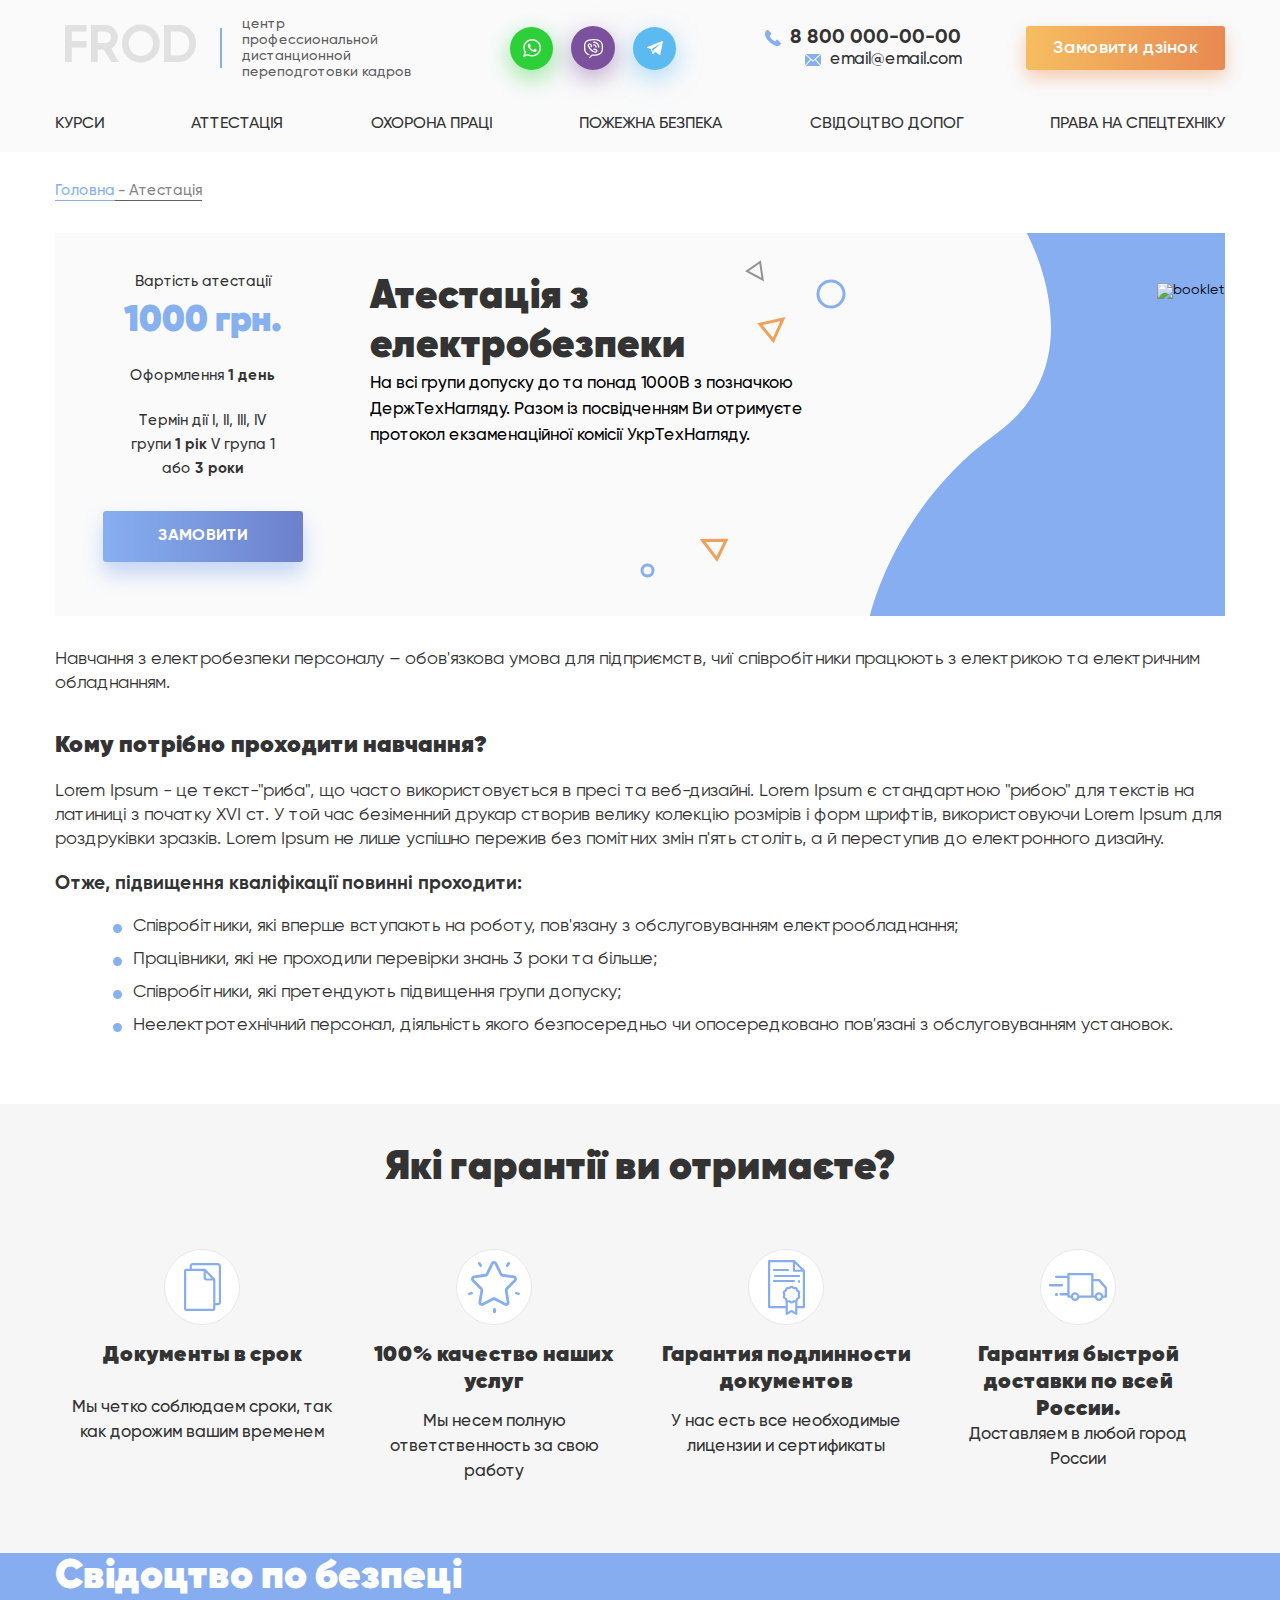
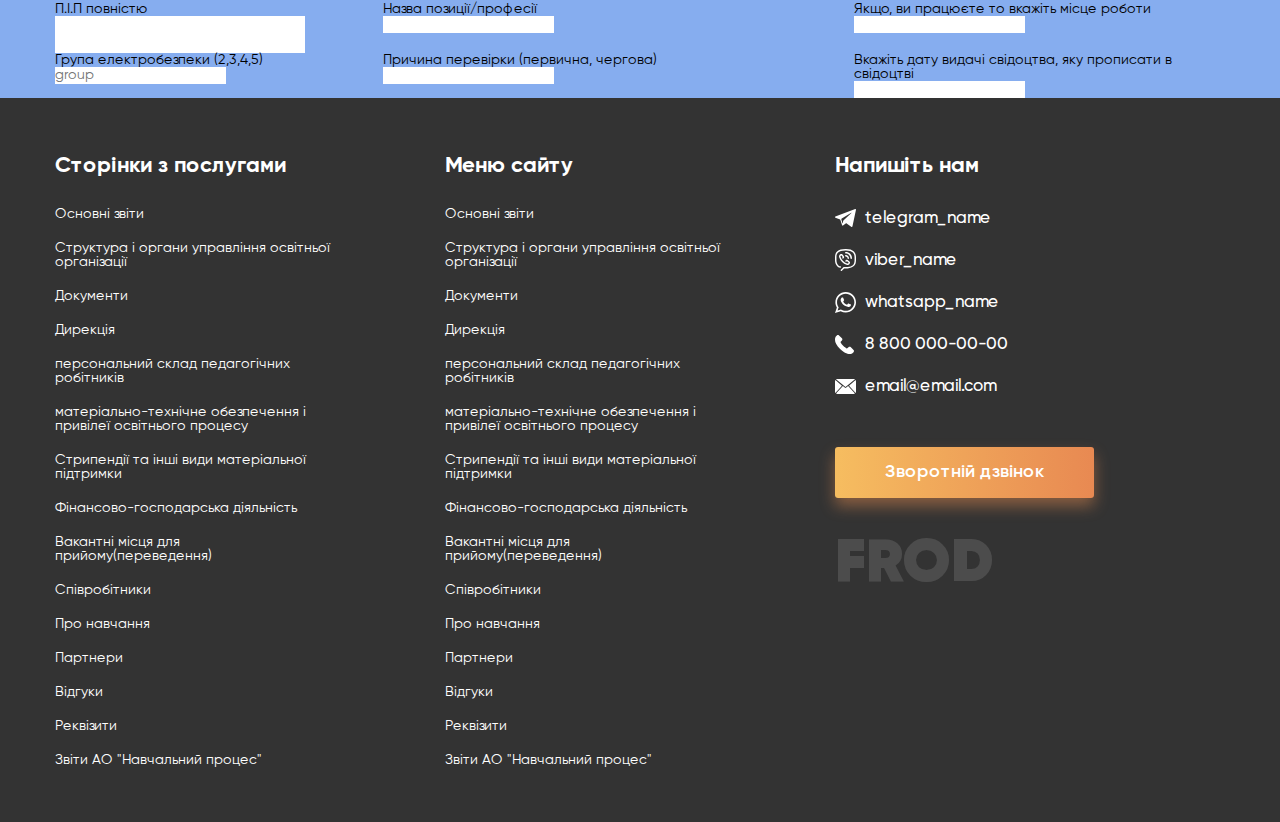
==== commit 76f233d6: "Add files via upload" ====
--- a/atestation.html
+++ b/atestation.html
@@ -6,7 +6,7 @@
 	<meta charset="UTF-8">
 	<meta name="format-detection" content="telephone=no">
 	<!-- <style>body{opacity: 0;}</style> -->
-	<link rel="stylesheet" href="css/style.min.css?_v=20220426151343">
+	<link rel="stylesheet" href="css/style.min.css?_v=20220426153332">
 	<link rel="shortcut icon" href="favicon.ico">
 	<!-- <meta name="robots" content="noindex, nofollow"> -->
 	<meta name="viewport" content="width=device-width, initial-scale=1.0">
@@ -48,7 +48,7 @@
 							<a href="#">КУРСИ</a>
 						</li>
 						<li class="menu-navigation__link">
-							<a href="../atestation.html">АТТЕСТАЦІЯ</a>
+							<a href="./atestation.html">АТТЕСТАЦІЯ</a>
 						</li>
 						<li class="menu-navigation__link">
 							<a href="#">ОХОРОНА ПРАЦІ</a>
@@ -607,7 +607,7 @@
 			</div>
 		</div>
 	</div>
-	<script src="js/app.min.js?_v=20220426151343"></script>
+	<script src="js/app.min.js?_v=20220426153332"></script>
 </body>
 
 </html>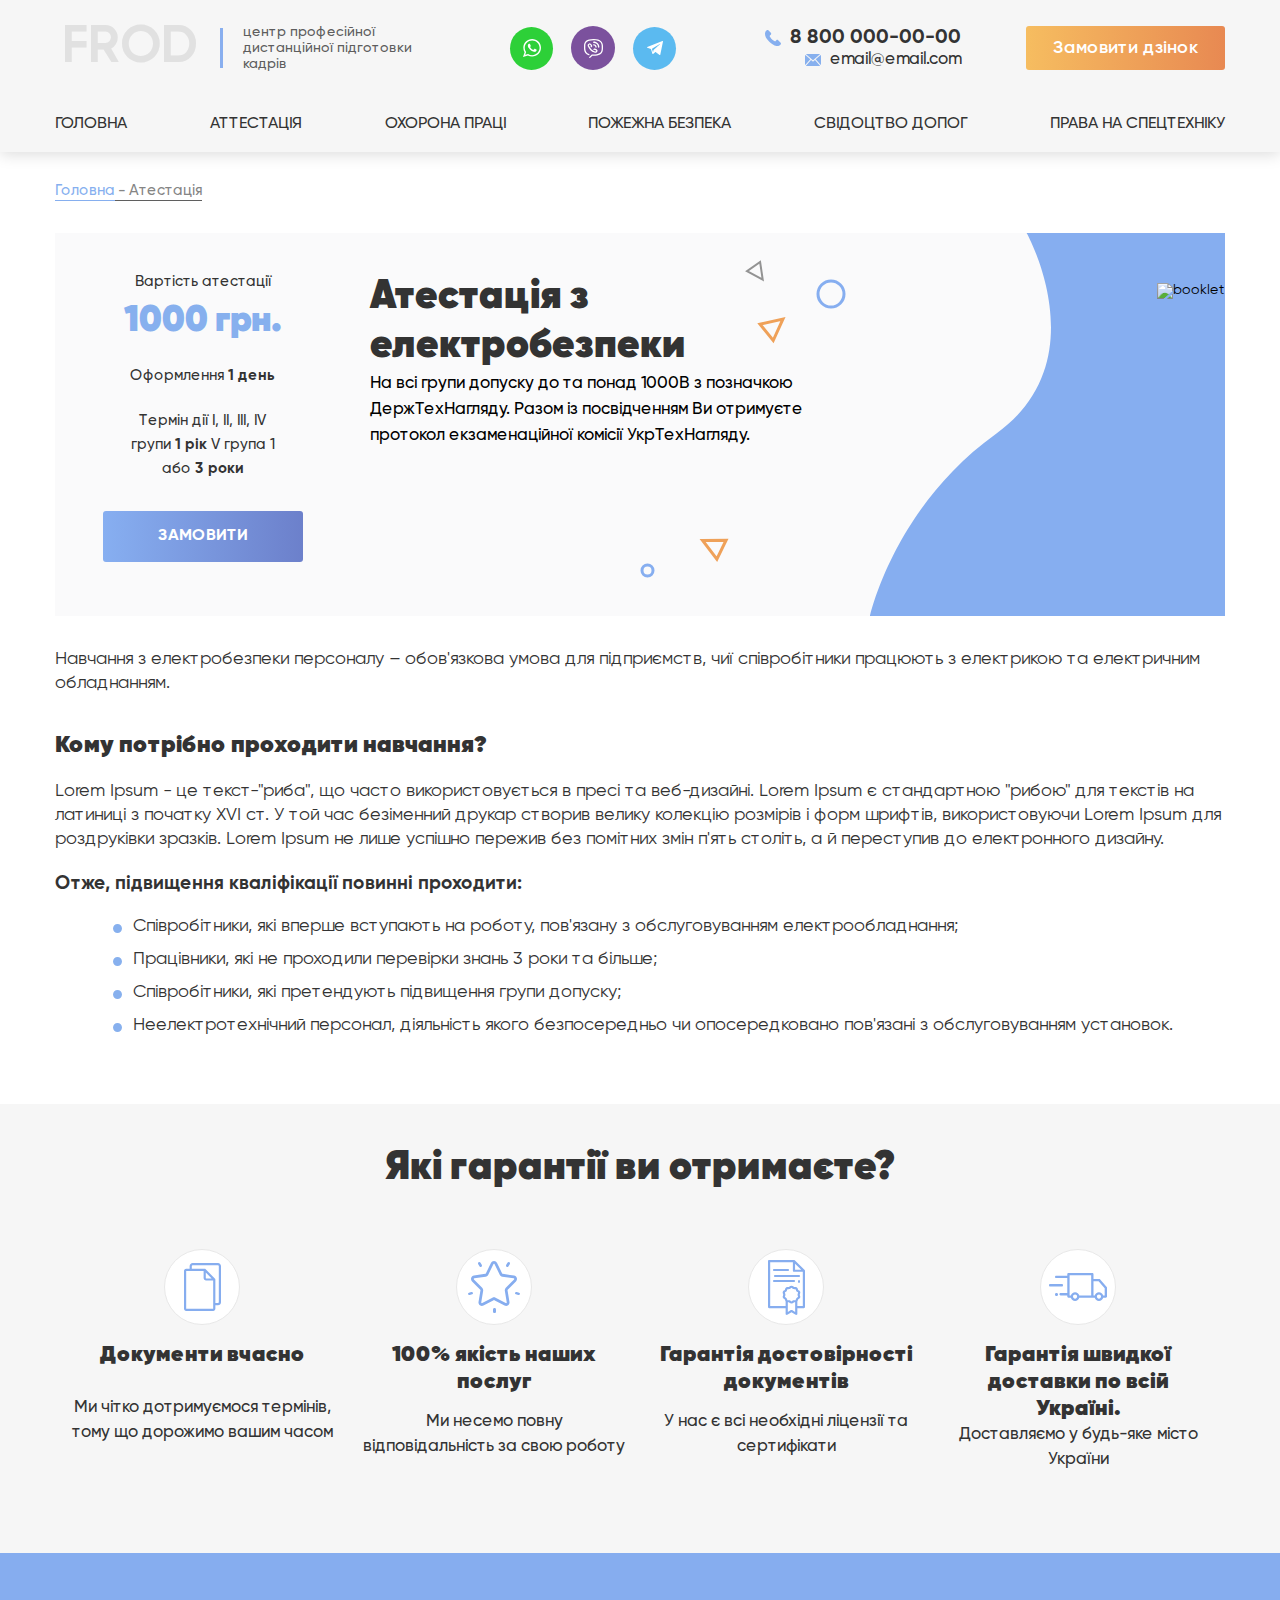
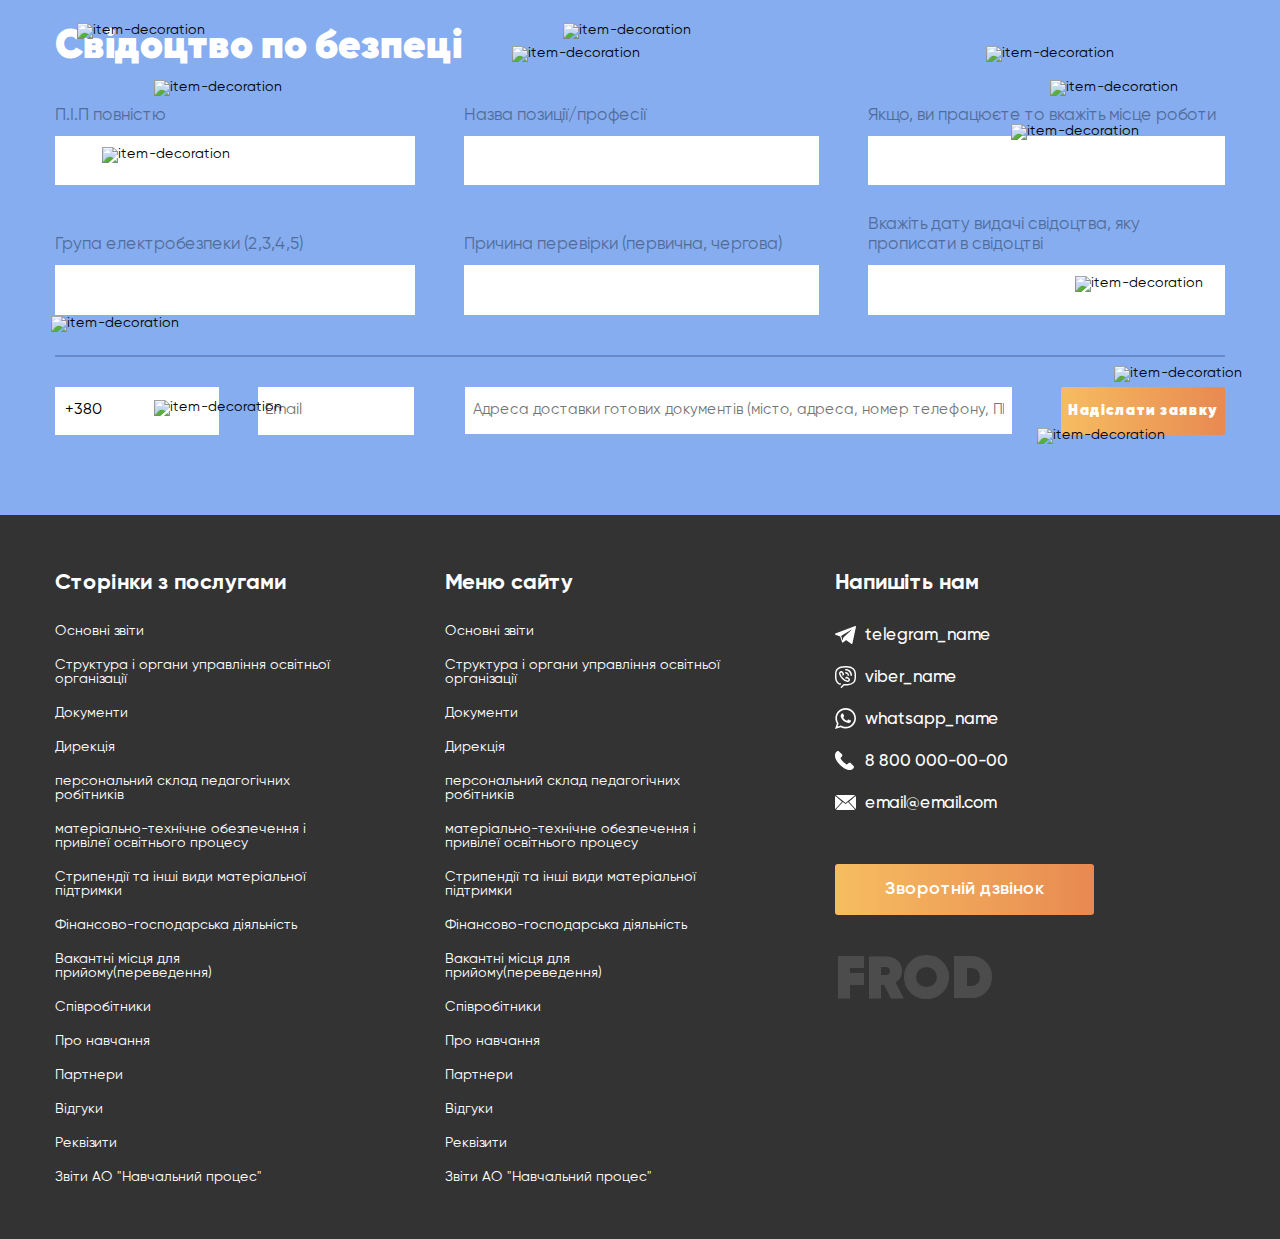
==== commit a3fc1fa2: "Add files via upload" ====
--- a/atestation.html
+++ b/atestation.html
@@ -6,7 +6,7 @@
 	<meta charset="UTF-8">
 	<meta name="format-detection" content="telephone=no">
 	<!-- <style>body{opacity: 0;}</style> -->
-	<link rel="stylesheet" href="css/style.min.css?_v=20220426153332">
+	<link rel="stylesheet" href="css/style.min.css?_v=20220427143714">
 	<link rel="shortcut icon" href="favicon.ico">
 	<!-- <meta name="robots" content="noindex, nofollow"> -->
 	<meta name="viewport" content="width=device-width, initial-scale=1.0">
@@ -14,11 +14,11 @@
 
 <body>
 	<div class="wrapper">
-		<header class="header">
-			<div class="header__container">
+		<header class="header-pages">
+			<div class="header-pages__container">
 				<a href="./index.html" class="header__logo">FROD</a>
-				<div class="header__text">центр профессиональной дистанционной переподготовки кадров</div>
-				<div class="header__media">
+				<div class="header-pages__text">центр професійної дистанційної підготовки кадрів</div>
+				<div class="header-pages__media">
 					<a href="#" class="media__whathsapp">
 						<div class="media__icon"><img src="img/header/whatsapp-logo.svg" alt="header"></div>
 					</a>
@@ -33,58 +33,58 @@
 						</div>
 					</a>
 				</div>
-				<div class="header__info">
+				<div class="header-pages__info">
 					<div class="info__phone">8 800 000-00-00</div>
 					<div class="info__email">email@email.com</div>
 				</div>
-				<div class="header__button">
-					<a href="../contact.html" class="header__button-link">
+				<div class="header-pages__button">
+					<a href="./contact.html" class="header__button-link">
 						Замовити дзінок
 					</a>
 				</div>
-				<nav class="header__menu-navigation">
+				<nav class="header-pages__menu-navigation">
 					<ul class="menu-navigation__list">
 						<li class="menu-navigation__link">
-							<a href="#">КУРСИ</a>
+							<a href="./index.html">Головна</a>
 						</li>
 						<li class="menu-navigation__link">
 							<a href="./atestation.html">АТТЕСТАЦІЯ</a>
 						</li>
 						<li class="menu-navigation__link">
-							<a href="#">ОХОРОНА ПРАЦІ</a>
+							<a href="./atestation.html">ОХОРОНА ПРАЦІ</a>
 						</li>
 						<li class="menu-navigation__link">
-							<a href="#">ПОЖЕЖНА БЕЗПЕКА</a>
+							<a href="./atestation.html">ПОЖЕЖНА БЕЗПЕКА</a>
 						</li>
 						<li class="menu-navigation__link">
-							<a href="#">СВІДОЦТВО ДОПОГ</a>
+							<a href="./atestation.html">СВІДОЦТВО ДОПОГ</a>
 						</li>
 						<li class="menu-navigation__link">
-							<a href="#">ПРАВА НА СПЕЦТЕХНІКУ</a>
+							<a href="./atestation.html">ПРАВА НА СПЕЦТЕХНІКУ</a>
 						</li>
 					</ul>
 				</nav>
-				<div class="header__menu menu">
+				<div class="header-pages__menu menu">
 					<button type="button" class="menu__icon icon-menu"><span></span></button>
 					<nav class="menu__body">
 						<ul class="menu__list">
 							<li class="menu__item">
-								<a href="#" class="menu__link">КУРСИ</a>
+								<a href="./atestation.html" class="menu__link">Головна</a>
 							</li>
 							<li class="menu__item">
 								<a href="./atestation.html" class="menu__link">АТТЕСТАЦІЯ</a>
 							</li>
 							<li class="menu__item">
-								<a href="#" class="menu__link">ОХОРОНА ПРАЦІ</a>
+								<a href="./atestation.html" class="menu__link">ОХОРОНА ПРАЦІ</a>
 							</li>
 							<li class="menu__item">
-								<a href="#" class="menu__link">ПОЖУЖНА БЕЗПЕКА</a>
+								<a href="./atestation.html" class="menu__link">ПОЖЕЖНА БЕЗПЕКА</a>
 							</li>
 							<li class="menu__item">
-								<a href="#" class="menu__link">СВІДОЦТВО ДОПОГ</a>
+								<a href="./atestation.html" class="menu__link">СВІДОЦТВО ДОПОГ</a>
 							</li>
 							<li class="menu__item">
-								<a href="#" class="menu__link">ПРАВА НА СПЕЦТЕХНІКУ</a>
+								<a href="./atestation.html" class="menu__link">ПРАВА НА СПЕЦТЕХНІКУ</a>
 							</li>
 						</ul>
 					</nav>
@@ -122,7 +122,7 @@
 							<div class="information-booklet__price">1000 грн.</div>
 							<div class="information-booklet__time">Оформлення <span> 1 день</span></div>
 							<div class="information-booklet__text">Термін дії I, II, III, IV групи <span> 1 рік</span> V група 1 або <span> 3 роки</span></div>
-							<a href="#" class="information-booklet__button">Замовити</a>
+							<a href="#" data-goto=".atestation-form" class="information-booklet__button">Замовити</a>
 						</div>
 						<div class="booklet__atestation-booklet">
 							<div class="atestation-booklet__title title">Атестація з електробезпеки</div>
@@ -167,35 +167,77 @@
 							<div class="gargarantion-card__icon">
 								<img src="img/garantion/Shape.svg" alt="gargarantion">
 							</div>
-							<div class="gargarantion-card__title">Документы в срок
-							</div>
-							<div class="gargarantion-card__text">Мы четко соблюдаем сроки, так как дорожим вашим временем</div>
+							<div class="gargarantion-card__title">Документи вчасно
+							</div>
+							<div class="gargarantion-card__text">Ми чітко дотримуємося термінів, тому що дорожимо вашим часом</div>
 						</div>
 						<div class="garantion-cards__garantion-card">
 							<div class="gargarantion-card__icon">
 								<img src="img/garantion/favorites.svg" alt="gargarantion">
 							</div>
-							<div class="gargarantion-card__title">100% качество наших услуг</div>
-							<div class="gargarantion-card__text">Мы несем полную ответственность за свою работу</div>
+							<div class="gargarantion-card__title">100% якість наших послуг</div>
+							<div class="gargarantion-card__text">Ми несемо повну відповідальність за свою роботу</div>
 						</div>
 						<div class="garantion-cards__garantion-card">
 							<div class="gargarantion-card__icon">
 								<img src="img/garantion/file.svg" alt="gargarantion">
 							</div>
-							<div class="gargarantion-card__title">Гарантия подлинности документов</div>
-							<div class="gargarantion-card__text">У нас есть все необходимые лицензии и сертификаты</div>
+							<div class="gargarantion-card__title">
+								Гарантія достовірності документів</div>
+							<div class="gargarantion-card__text">У нас є всі необхідні ліцензії та сертифікати</div>
 						</div>
 						<div class="garantion-cards__garantion-card">
 							<div class="gargarantion-card__icon">
 								<img src="img/garantion/delivery-truck.svg" alt="gargarantion">
 							</div>
-							<div class="gargarantion-card__title">Гарантия быстрой доставки по всей России.</div>
-							<div class="gargarantion-card__text">Доставляем в любой город России</div>
+							<div class="gargarantion-card__title">Гарантія швидкої доставки по всій Україні.</div>
+							<div class="gargarantion-card__text">Доставляємо у будь-яке місто України</div>
 						</div>
 					</div>
 				</div>
 			</section>
 			<section class="page__atestation-form atestation-form">
+				<div class="atestation-form__item-decoration">
+					<div class="item-decoration__item-decoration-1">
+						<img src="img/atestation-page/gray/TriangleCopy7.svg" alt="item-decoration">
+					</div>
+					<div class="item-decoration__item-decoration-2">
+						<img src="img/atestation-page/gray/OvalCopy12.svg" alt="item-decoration">
+					</div>
+					<div class="item-decoration__item-decoration-3">
+						<img src="img/atestation-page/gray/TriangleCopy8.svg" alt="item-decoration">
+					</div>
+					<div class="item-decoration__item-decoration-4">
+						<img src="img/atestation-page/gray/OvalCopy13.svg" alt="item-decoration">
+					</div>
+					<div class="item-decoration__item-decoration-5">
+						<img src="img/atestation-page/gray/TriangleCopy9.svg" alt="item-decoration">
+					</div>
+					<div class="item-decoration__item-decoration-6">
+						<img src="img/atestation-page/gray/TriangleCopy10.svg" alt="item-decoration">
+					</div>
+					<div class="item-decoration__item-decoration-7">
+						<img src="img/atestation-page/gray/OvalCopy15.svg" alt="item-decoration">
+					</div>
+					<div class="item-decoration__item-decoration-8">
+						<img src="img/atestation-page/gray/TriangleCopy3.svg" alt="item-decoration">
+					</div>
+					<div class="item-decoration__item-decoration-9">
+						<img src="img/atestation-page/gray/OvalCopy11.svg" alt="item-decoration">
+					</div>
+					<div class="item-decoration__item-decoration-10">
+						<img src="img/atestation-page/gray/TriangleCopy6.svg" alt="item-decoration">
+					</div>
+					<div class="item-decoration__item-decoration-11">
+						<img src="img/atestation-page/gray/TriangleCopy5.svg" alt="item-decoration">
+					</div>
+					<div class="item-decoration__item-decoration-12">
+						<img src="img/atestation-page/gray/OvalCopy14.svg" alt="item-decoration">
+					</div>
+					<div class="item-decoration__item-decoration-13">
+						<img src="img/atestation-page/gray/OvalCopy6.svg" alt="item-decoration">
+					</div>
+				</div>
 				<div class="atestation-form__container">
 					<h2 class="atestation-form__title title">Свідоцтво по безпеці</h2>
 					<div class="atestation-form__send-form">
@@ -213,7 +255,7 @@
 						</div>
 						<div class="send-form__group">
 							<label for="group">Група електробезпеки (2,3,4,5)</label>
-							<input autocomplete="off" type="text" name="group" data-error="Ошибка" placeholder="group" class="input-atestation-form">
+							<input autocomplete="off" type="text" name="group" data-error="Ошибка" placeholder="" class="input-atestation-form">
 						</div>
 						<div class="send-form__reason">
 							<label for="reason">Причина перевірки (первична, чергова)</label>
@@ -225,15 +267,15 @@
 						</div>
 					</div>
 					<div class="atestation-form__back-form">
-
 						<div class="back-form__phone">
-							<input autocomplete="off" type="text" name="phone" data-error="Ошибка" placeholder="phone" class="input-atestation-form">
+							<input autocomplete="off" type="text" name="phone" data-error="Ошибка" placeholder="+380(__)__ __ ___" value="+380 " class="input-atestation-form">
 						</div>
 						<div class="back-form__mail">
-							<input autocomplete="off" type="text" name="mail" data-error="Ошибка" placeholder="mail" class="input-atestation-form">
+							<input autocomplete="off" type="text" name="mail" data-error="Ошибка" placeholder="Email" class="input-atestation-form">
 						</div>
 						<div class="back-form__adress">
-							<input autocomplete="off" type="text" name="adress" data-error="Ошибка" placeholder="adress" class="input-atestation-form">
+							<label for="adress">Адреса доставки готових документів (місто, адреса, номер телефону, ПІБ)</label>
+							<input autocomplete="off" type="text" name="adress" data-error="Ошибка" placeholder="Адреса доставки готових документів (місто, адреса, номер телефону, ПІБ)" class="input-atestation-form">
 						</div>
 						<a href="#" class="back-form__button">
 							Надіслати заявку
@@ -586,7 +628,7 @@
 								</div>
 							</div>
 						</div>
-						<a href="../contact.html" class="write-to-us__button-spollers">
+						<a href="./contact.html" class="write-to-us__button-spollers">
 							Зворотній дзвінок
 						</a>
 						<a href="../index.html" class="write-to-us__footer-logo-spollers">
@@ -607,7 +649,7 @@
 			</div>
 		</div>
 	</div>
-	<script src="js/app.min.js?_v=20220426153332"></script>
+	<script src="js/app.min.js?_v=20220427143714"></script>
 </body>
 
 </html>--- a/css/style.min.css
+++ b/css/style.min.css
@@ -1 +1 @@
-@charset "UTF-8";@font-face{font-family:Gilroy;font-display:swap;src:url(../fonts/Gilroy-Bold.woff2) format("woff2"),url(../fonts/Gilroy-Bold.woff) format("woff");font-weight:700;font-style:normal}@font-face{font-family:Gilroy;font-display:swap;src:url(../fonts/Gilroy-Extrabold.woff2) format("woff2"),url(../fonts/Gilroy-Extrabold.woff) format("woff");font-weight:800;font-style:normal}@font-face{font-family:Gilroy;font-display:swap;src:url(../fonts/Gilroy-Heavy.woff2) format("woff2"),url(../fonts/Gilroy-Heavy.woff) format("woff");font-weight:800;font-style:normal}@font-face{font-family:Gilroy;font-display:swap;src:url(../fonts/Gilroy-Medium.woff2) format("woff2"),url(../fonts/Gilroy-Medium.woff) format("woff");font-weight:500;font-style:normal}@font-face{font-family:Gilroy;font-display:swap;src:url(../fonts/Gilroy-Semibold.woff2) format("woff2"),url(../fonts/Gilroy-Semibold.woff) format("woff");font-weight:600;font-style:normal}@font-face{font-family:Gilroy;font-display:swap;src:url(../fonts/Gilroy-Regular.woff2) format("woff2"),url(../fonts/Gilroy-Regular.woff) format("woff");font-weight:400;font-style:normal}*{padding:0;margin:0;border:0}*,:after,:before{-webkit-box-sizing:border-box;box-sizing:border-box}body,html{height:100%;min-width:320px}body{color:#000;line-height:1;font-family:Gilroy;font-size:.875rem;-ms-text-size-adjust:100%;-moz-text-size-adjust:100%;-webkit-text-size-adjust:100%;-webkit-font-smoothing:antialiased;-moz-osx-font-smoothing:grayscale}button,input,textarea{font-family:Gilroy;font-size:inherit}button{cursor:pointer;color:inherit;background-color:inherit}a{color:inherit}a:link,a:visited{text-decoration:none}a:hover{text-decoration:none}ul li{list-style:none}img{vertical-align:top}h1,h2,h3,h4,h5,h6{font-weight:inherit;font-size:inherit}body{height:100%}.lock body{overflow:hidden;-ms-touch-action:none;touch-action:none}.wrapper{min-height:100%;display:-webkit-box;display:-ms-flexbox;display:flex;-webkit-box-orient:vertical;-webkit-box-direction:normal;-ms-flex-direction:column;flex-direction:column;overflow:hidden}.wrapper>main{-webkit-box-flex:1;-ms-flex:1 1 auto;flex:1 1 auto}.wrapper>*{min-width:0}[class*=__container]{max-width:73.125rem;-webkit-box-sizing:content-box;box-sizing:content-box;margin:0 auto;padding:0 .9375rem}body::after{content:"";background-color:rgba(0,0,0,.5);position:fixed;width:100%;height:100%;top:0;left:0;opacity:0;-webkit-transition:opacity .8s ease 0s;-o-transition:opacity .8s ease 0s;transition:opacity .8s ease 0s;pointer-events:none;z-index:149}.popup-show body::after{opacity:1}.popup{position:fixed;top:0;left:0;bottom:0;right:0;padding:30px 10px;-webkit-transition:visibility .8s ease 0s;-o-transition:visibility .8s ease 0s;transition:visibility .8s ease 0s;visibility:hidden;pointer-events:none}.popup_show{z-index:150;visibility:visible;overflow:auto;pointer-events:auto}.popup_show .popup__content{visibility:visible;-webkit-transform:scale(1);-ms-transform:scale(1);transform:scale(1)}.popup__wrapper{display:-webkit-box;display:-ms-flexbox;display:flex;-webkit-box-orient:vertical;-webkit-box-direction:normal;-ms-flex-direction:column;flex-direction:column;-webkit-box-align:center;-ms-flex-align:center;align-items:center;min-height:100%;-webkit-box-flex:1;-ms-flex:1 1 auto;flex:1 1 auto;width:100%;display:flex;-webkit-box-pack:center;-ms-flex-pack:center;justify-content:center;align-items:center}.popup__content{visibility:hidden;-webkit-transform:scale(0);-ms-transform:scale(0);transform:scale(0);-webkit-transition:-webkit-transform .3s ease 0s;transition:-webkit-transform .3s ease 0s;-o-transition:transform .3s ease 0s;transition:transform .3s ease 0s;transition:transform .3s ease 0s,-webkit-transform .3s ease 0s;background-color:#eee;padding:20px;width:100%;max-width:900px;border-radius:20px}.lock .popup__content{visibility:visible}.spollers{display:-ms-grid;display:grid;gap:15px}.spollers__item{font-size:1.25rem}.spollers-footer__title{cursor:default;text-align:left;padding:.625rem .9375rem;border-radius:.3125rem;position:relative}._spoller-init .spollers-footer__title{cursor:pointer}._spoller-init .spollers-footer__title::after,._spoller-init .spollers-footer__title::before{content:"";position:absolute;right:10px;top:50%;background-color:#fff;height:2px;width:15px;-webkit-transition:-webkit-transform .5s ease 0s;transition:-webkit-transform .5s ease 0s;-o-transition:transform .5s ease 0s;transition:transform .5s ease 0s;transition:transform .5s ease 0s,-webkit-transform .5s ease 0s}._spoller-init .spollers-footer__title::before{-webkit-transform:translate(-75%,-50%) rotate(40deg);-ms-transform:translate(-75%,-50%) rotate(40deg);transform:translate(-75%,-50%) rotate(40deg)}._spoller-init .spollers-footer__title::after{-webkit-transform:translate(0,-50%) rotate(-40deg);-ms-transform:translate(0,-50%) rotate(-40deg);transform:translate(0,-50%) rotate(-40deg)}._spoller-init .spollers-footer__title._spoller-active::before{-webkit-transform:translateX(-75%) rotate(-40deg);-ms-transform:translateX(-75%) rotate(-40deg);transform:translateX(-75%) rotate(-40deg)}._spoller-init .spollers-footer__title._spoller-active::after{-webkit-transform:rotate(40deg);-ms-transform:rotate(40deg);transform:rotate(40deg)}.spollers__body{padding:1.25rem;border-radius:.3125rem;border:1px solid #eee}.news-block-tab__navigation{display:-webkit-box;display:-ms-flexbox;display:flex;-webkit-box-pack:center;-ms-flex-pack:center;justify-content:center}.news-block-tab__title{border:#b9b9b9 3px solid;padding:.625rem .9375rem;font-size:16px;font-weight:700;color:#b9b9b9;margin:50px 5px 68px}.news-block-tab__title._tab-active{border:#87b0ee 3px solid;color:#87b0ee}[class*=-ibg]{position:relative}[class*=-ibg] img{position:absolute;width:100%;height:100%;top:0;left:0;-o-object-fit:cover;object-fit:cover}[class*=-ibg_contain] img{-o-object-fit:contain;object-fit:contain}.title{font-weight:900;font-size:40px;line-height:122%;color:#333}@supports (font-size:clamp(1.5rem ,1.1363636364rem + 1.8181818182vw ,2.5rem)){.title{font-size:clamp(1.5rem ,1.1363636364rem + 1.8181818182vw ,2.5rem)}}@supports not (font-size:clamp(1.5rem ,1.1363636364rem + 1.8181818182vw ,2.5rem)){.title{font-size:calc(1.5rem + 1 * (100vw - 20rem)/ 55)}}.title-footer{font-weight:700;font-size:22px;line-height:27px;color:#fff;margin:0 0 27px 0}.header{background-color:#fafafb}.header__container{display:-ms-grid;display:grid;-ms-grid-rows:minmax(96px,auto) minmax(56px,auto);-ms-grid-columns:minmax(auto,150px) minmax(auto,250px) minmax(auto,285px) minmax(auto,245px) minmax(auto,210px);grid-template:minmax(96px,auto) minmax(56px,auto)/minmax(auto,150px) minmax(auto,250px) minmax(auto,285px) minmax(auto,245px) minmax(auto,210px)}.header__logo{z-index:51;display:-webkit-box;display:-ms-flexbox;display:flex;-webkit-box-pack:center;-ms-flex-pack:center;justify-content:center;-webkit-box-align:center;-ms-flex-align:center;align-items:center;font-weight:700;font-size:52px;line-height:63px;color:#e1e1e1}.header__text{z-index:2;display:-webkit-box;display:-ms-flexbox;display:flex;-webkit-box-align:center;-ms-flex-align:center;align-items:center;margin:0 35px;font-weight:500;font-size:14px;line-height:16px;color:#5d5d5d}.header__text::before{content:"";background-color:#89afef;position:relative;left:-20px;top:0;width:5px;height:40px}.header__media{z-index:2;display:-webkit-box;display:-ms-flexbox;display:flex;-webkit-box-pack:center;-ms-flex-pack:center;justify-content:center;-webkit-box-align:center;-ms-flex-align:center;align-items:center}.header__info{z-index:2;margin:0 15px 0 0;display:-webkit-box;display:-ms-flexbox;display:flex;-webkit-box-orient:vertical;-webkit-box-direction:normal;-ms-flex-direction:column;flex-direction:column;-webkit-box-align:end;-ms-flex-align:end;align-items:flex-end;-webkit-box-pack:center;-ms-flex-pack:center;justify-content:center}.header__button{z-index:2;-ms-grid-column:5;-ms-grid-column-span:2;grid-column:5/7;text-align:end;display:-webkit-box;display:-ms-flexbox;display:flex;-webkit-box-pack:end;-ms-flex-pack:end;justify-content:end;-webkit-box-align:center;-ms-flex-align:center;align-items:center;z-index:51}.header__button-link{font-weight:600;font-size:18px;line-height:21px;text-align:center;color:#fff;text-align:right;display:inline-block;padding:11.5px 27px;background:-webkit-gradient(linear,left top,right top,from(#f6bd60),to(#e88952));background:-o-linear-gradient(left,#f6bd60 0,#e88952 100%);background:linear-gradient(90deg,#f6bd60 0,#e88952 100%);-webkit-box-shadow:0 8px 18px rgba(242,147,81,.450503);box-shadow:0 8px 18px rgba(242,147,81,.450503);border-radius:3px}.header__menu-navigation{display:none}.media__whathsapp{padding:12.5px;background:#2dd038;-webkit-box-shadow:0 8px 25px rgba(45,208,56,.497678);box-shadow:0 8px 25px rgba(45,208,56,.497678);display:inline-block;border-radius:50%}.media__viber{margin:0 18px;padding:12.5px;background:#7b519d;-webkit-box-shadow:0 8px 25px rgba(123,81,157,.503797);box-shadow:0 8px 25px rgba(123,81,157,.503797);display:inline-block;border-radius:50%}.media__telegram{padding:14.5px 13.5px;display:inline-block;border-radius:50%;background:#5bbaf0;-webkit-box-shadow:0 8px 25px rgba(91,186,240,.5);box-shadow:0 8px 25px rgba(91,186,240,.5)}.info__phone{font-weight:700;font-size:20px;line-height:24px;color:#333;text-align:right;padding:0 0 0 25px;background:url(../img/header/Path.svg) no-repeat left}.info__email{font-weight:500;font-size:17px;line-height:20px;text-align:right;color:#333;padding:0 0 0 25px;background:url(../img/header/mail-black-envelope-symbol.svg) no-repeat left}.icon-menu{display:none}.header__menu{display:-webkit-box;display:-ms-flexbox;display:flex;-webkit-box-pack:center;-ms-flex-pack:center;justify-content:center;-ms-flex-item-align:center;-ms-grid-row-align:center;align-self:center}.menu__item{display:none}.menu-open .menu__body{overflow:auto;padding:85px 40px;position:absolute;width:100%;height:120%;top:0;left:0;background-color:#cecece;z-index:50}.menu-open .menu__body::after{content:"";position:fixed;width:100%;height:90px;top:0;left:0;z-index:1;background-color:#999}.menu-open .menu__item{margin:25px 10px;display:block}.menu-open .menu__link{font-size:24px;font-weight:600;letter-spacing:1.4px;line-height:130%}.page__specyalty{display:-webkit-box;display:-ms-flexbox;display:flex}@supports (margin-top:clamp(0.625rem ,0.1704545455rem + 2.2727272727vw ,1.875rem)){.page__navigation-pages{margin-top:clamp(.625rem ,.1704545455rem + 2.2727272727vw ,1.875rem)}}@supports not (margin-top:clamp(0.625rem ,0.1704545455rem + 2.2727272727vw ,1.875rem)){.page__navigation-pages{margin-top:calc(.625rem + 1.25 * (100vw - 20rem)/ 55)}}.page__contact-block{margin:50px 0 70px;position:relative}.page__text-atestation{margin:0 0 68px 0}.page__atestation-form{background-color:#86adef}.specyalty{position:relative;bottom:0;right:0;min-height:80vh;display:-webkit-box;display:-ms-flexbox;display:flex;background-color:#fafafb}.specyalty__big-image img{position:absolute;bottom:0;right:0;height:147.9%;-o-object-fit:cover;object-fit:cover;z-index:1}.specyalty__container{display:-webkit-box;display:-ms-flexbox;display:flex;-webkit-box-flex:1;-ms-flex:1 1 auto;flex:1 1 auto;-webkit-box-align:center;-ms-flex-align:center;align-items:center}.specyalty__content{display:-webkit-box;display:-ms-flexbox;display:flex;-webkit-box-align:center;-ms-flex-align:center;align-items:center}.specyalty__body{z-index:3}.specyalty__price{font-weight:500;line-height:120%;color:#333;margin:30px 0 30px 0}@supports (font-size:clamp(1.125rem ,0.9886363636rem + 0.6818181818vw ,1.5rem)){.specyalty__price{font-size:clamp(1.125rem ,.9886363636rem + .6818181818vw ,1.5rem)}}@supports not (font-size:clamp(1.125rem ,0.9886363636rem + 0.6818181818vw ,1.5rem)){.specyalty__price{font-size:calc(1.125rem + .375 * (100vw - 20rem)/ 55)}}.specyalty__price span{font-weight:800}.specyalty__button{margin:0 0 40px 0;font-weight:700;font-size:16px;line-height:19px;text-align:center;text-transform:uppercase;color:#fff;background:-webkit-gradient(linear,left top,right top,from(#87aff1),color-stop(100%,#6c80cb),to(#6c80cb));background:-o-linear-gradient(left,#87aff1 0,#6c80cb 100%,#6c80cb 100%);background:linear-gradient(90deg,#87aff1 0,#6c80cb 100%,#6c80cb 100%);-webkit-box-shadow:0 12px 20px rgba(132,170,237,.454846);box-shadow:0 12px 20px rgba(132,170,237,.454846);border-radius:3px;padding:16px 60px;display:inline-block}.specyalty__image img{display:none}.documents{margin:50px 0 70px 0}.documents__title{text-align:center}.documents__cards{margin:40px 0 0 0;-webkit-box-pack:center;-ms-flex-pack:center;justify-content:center;display:-ms-grid;display:grid;grid-template-columns:repeat(auto-fit,minmax(auto,262px));gap:30px}.cards__card{background:#fff;-webkit-box-shadow:0 2px 15px rgba(0,0,0,.096);box-shadow:0 2px 15px rgba(0,0,0,.096);padding:34px 30px;text-align:center;-webkit-transition:all .5s ease 0s;-o-transition:all .5s ease 0s;transition:all .5s ease 0s}.cards__card:hover{-webkit-transform:scale(1.1);-ms-transform:scale(1.1);transform:scale(1.1)}.card__title{margin:21px 0 0 0;font-weight:600;font-size:19px;line-height:23px;text-align:center;color:#333}.garantion{background-color:#f6f6f6;padding:40px 0 0}@supports (padding-bottom:clamp(0.0000000625rem ,-0.9090908239rem + 4.5454544318vw ,2.5rem)){.garantion{padding-bottom:clamp(.0000000625rem ,-.9090908239rem + 4.5454544318vw ,2.5rem)}}@supports not (padding-bottom:clamp(0.0000000625rem ,-0.9090908239rem + 4.5454544318vw ,2.5rem)){.garantion{padding-bottom:calc(.0000000625rem + 2.4999999375 * (100vw - 20rem)/ 55)}}.garantion__title{text-align:center}@supports (margin-bottom:clamp(0.625rem ,-0.2840909091rem + 4.5454545455vw ,3.125rem)){.garantion__title{margin-bottom:clamp(.625rem ,-.2840909091rem + 4.5454545455vw ,3.125rem)}}@supports not (margin-bottom:clamp(0.625rem ,-0.2840909091rem + 4.5454545455vw ,3.125rem)){.garantion__title{margin-bottom:calc(.625rem + 2.5 * (100vw - 20rem)/ 55)}}.garantion__garantion-cards{display:-ms-grid;display:grid;-webkit-box-pack:center;-ms-flex-pack:center;justify-content:center;grid-template-columns:repeat(auto-fit,minmax(auto,262px));gap:30px}.garantion-cards__garantion-card{display:-ms-grid;display:grid;-ms-grid-rows:90px minmax(20px,auto) minmax(90px,auto);-ms-grid-columns:1fr;grid-template:90px minmax(20px,auto) minmax(90px,auto)/1fr;text-align:center}.gargarantion-card__icon img{position:relative;z-index:2}.gargarantion-card__icon{-ms-grid-row:1;-ms-grid-row-span:1;grid-row:1/2;position:relative;display:-webkit-box;display:-ms-flexbox;display:flex;-webkit-box-orient:vertical;-webkit-box-direction:normal;-ms-flex-direction:column;flex-direction:column;-webkit-box-pack:center;-ms-flex-pack:center;justify-content:center;-webkit-box-align:center;-ms-flex-align:center;align-items:center}.gargarantion-card__icon::before{content:"";background:#fff;border:1px solid #e8e8e8;border-radius:50%;padding:37px;position:absolute}.gargarantion-card__title{margin:10px 0 0 0;-ms-grid-row:2;-ms-grid-row-span:1;grid-row:2/3;font-weight:800;font-size:22px;line-height:27px;text-align:center;color:#333}.gargarantion-card__text{-webkit-box-pack:start;-ms-flex-pack:start;justify-content:start;-ms-grid-row:3;-ms-grid-row-span:1;grid-row:3/4;font-weight:500;font-size:17px;line-height:147%;text-align:center;color:#333}.program__container{text-align:center}@supports (margin-top:clamp(1.875rem ,1.4204545455rem + 2.2727272727vw ,3.125rem)){.program__title{margin-top:clamp(1.875rem ,1.4204545455rem + 2.2727272727vw ,3.125rem)}}@supports not (margin-top:clamp(1.875rem ,1.4204545455rem + 2.2727272727vw ,3.125rem)){.program__title{margin-top:calc(1.875rem + 1.25 * (100vw - 20rem)/ 55)}}@supports (margin-bottom:clamp(0.625rem ,-0.5113636364rem + 5.6818181818vw ,3.75rem)){.program__title{margin-bottom:clamp(.625rem ,-.5113636364rem + 5.6818181818vw ,3.75rem)}}@supports not (margin-bottom:clamp(0.625rem ,-0.5113636364rem + 5.6818181818vw ,3.75rem)){.program__title{margin-bottom:calc(.625rem + 3.125 * (100vw - 20rem)/ 55)}}.swiper-slide__program-slides{margin:40px 20px;display:-webkit-box;display:-ms-flexbox;display:flex;-webkit-box-orient:horizontal;-webkit-box-direction:normal;-ms-flex-direction:row;flex-direction:row;-ms-flex-wrap:wrap;flex-wrap:wrap}@supports (margin-bottom:clamp(1.875rem ,1.1931818182rem + 3.4090909091vw ,3.75rem)){.swiper-slide__program-slides{margin-bottom:clamp(1.875rem ,1.1931818182rem + 3.4090909091vw ,3.75rem)}}@supports not (margin-bottom:clamp(1.875rem ,1.1931818182rem + 3.4090909091vw ,3.75rem)){.swiper-slide__program-slides{margin-bottom:calc(1.875rem + 1.875 * (100vw - 20rem)/ 55)}}.program-slides__program-slide{display:-webkit-box;display:-ms-flexbox;display:flex;-webkit-box-orient:vertical;-webkit-box-direction:normal;-ms-flex-direction:column;flex-direction:column;margin:5px auto 20px;-webkit-box-flex:0;-ms-flex:0 1 22%;flex:0 1 22%;-webkit-box-pack:center;-ms-flex-pack:center;justify-content:center;-webkit-box-shadow:0 2px 15px rgba(0,0,0,.11);box-shadow:0 2px 15px rgba(0,0,0,.11)}.program-slide__image{padding:25px 25px 20px 25px}.program-slide__image img{max-width:215px}.program-slide__title{padding:0 10px;-webkit-box-flex:1;-ms-flex:1 1 auto;flex:1 1 auto;font-weight:800;font-size:19px;line-height:23px;text-align:center;color:#333}.program-slide__state{margin:10px auto 0;font-weight:500;font-size:16px;line-height:19px;text-align:center;color:#53b43b;background:url(../img/program/Path.svg) left no-repeat;padding:0 15px;position:relative}.program-slide__state::before{content:"";position:absolute;width:13px;height:13px;left:-2px;top:3px;border-radius:50%;border:solid 1.7px #53b43b;display:inline-block}.program-slide__price{margin:20px 0 25px 0;font-weight:800;font-size:22px;line-height:27px;text-align:center;color:#333}.exam{padding:40px 0;background:#f6f6f6}.exam__container{position:relative}.exam__title{text-align:center;margin:0 0 45px 0}.exam__slider::after{content:"";position:absolute;top:0;left:0;width:55px;height:100%;background-color:#f6f6f6;display:block;z-index:2}.exam__slider::before{content:"";position:absolute;top:0;right:0;width:55px;height:100%;background-color:#f6f6f6;display:block;z-index:2}.exam__slide-image{max-width:223px;margin:0 auto}.swiper-button-prev{margin:-12px}.swiper-button-next{margin:-12px}.news{margin:60px 0 70px}.news__container{text-align:center}.news__body{text-align:left;display:-ms-grid;display:grid;-ms-grid-rows:1fr;-ms-grid-columns:minmax(auto,555px) 30px minmax(auto,555px);grid-template:1fr/minmax(auto,555px) minmax(auto,555px);-webkit-column-gap:30px;-moz-column-gap:30px;column-gap:30px;margin:40px 0 58px 0}.news__present{margin:0;position:relative;display:-ms-grid;display:grid;-ms-grid-rows:1fr;-ms-grid-columns:minmax(auto,295px) minmax(auto,260px);grid-template:1fr/minmax(auto,295px) minmax(auto,260px)}.news__columns-news{display:-ms-grid;display:grid;grid-template-columns:repeat(auto-fit,minmax(auto,262px));gap:30px}.news__button{font-weight:700;font-size:16px;line-height:130%;text-transform:uppercase;color:#6d81cc;border:2px solid #6d81cc;border-radius:3px;padding:10px 55px;text-align:center}.present__full-image{-ms-grid-row:1;-ms-grid-row-span:1;grid-row:1/2;-ms-grid-column:2;-ms-grid-column-span:1;grid-column:2/3}.present__full-image img{position:absolute;height:100%;right:0;top:0}.present__body{margin:41px 0 40px 32px;-ms-grid-row:1;-ms-grid-row-span:1;grid-row:1/2;-ms-grid-column:1;-ms-grid-column-span:1;grid-column:1/2}.present__title{position:relative;z-index:3;margin:0 0 20px 0;font-weight:700;font-size:24px;line-height:29px;color:#333}.present__text{position:relative;z-index:3;font-weight:500;font-size:16px;line-height:150%;color:#333}.present__title span{color:#86adef}.present__image{position:relative;margin:30px 0 0 -15px;z-index:2;-ms-grid-row:1;-ms-grid-row-span:1;grid-row:1/2;-ms-grid-column:2;-ms-grid-column-span:1;grid-column:2/3}.columns-news__column-news{padding:25px 20px;margin:0;-webkit-box-shadow:0 2px 15px rgba(0,0,0,.0677994);box-shadow:0 2px 15px rgba(0,0,0,.0677994)}.column-news__image{position:relative;padding:0 0 60% 0}.column-news__image img{position:absolute;height:100%;width:100%;top:0;left:0;-o-object-fit:cover;object-fit:cover}.column-news__the-data{display:block;margin:10px 0;font-weight:500;font-size:14px;line-height:16px;color:#ababab}.column-news__title{display:inline-block;font-weight:700;font-size:19px;line-height:23px;color:#333}.column-news__text{display:inline-block;font-weight:500;font-size:16px;line-height:19px;color:#333}@supports (margin-bottom:clamp(0.625rem ,-0.0568181818rem + 3.4090909091vw ,2.5rem)){.news-block__title{margin-bottom:clamp(.625rem ,-.0568181818rem + 3.4090909091vw ,2.5rem)}}@supports not (margin-bottom:clamp(0.625rem ,-0.0568181818rem + 3.4090909091vw ,2.5rem)){.news-block__title{margin-bottom:calc(.625rem + 1.875 * (100vw - 20rem)/ 55)}}@supports (margin-top:clamp(0.9375rem ,0.1420454545rem + 3.9772727273vw ,3.125rem)){.news-block__title{margin-top:clamp(.9375rem ,.1420454545rem + 3.9772727273vw ,3.125rem)}}@supports not (margin-top:clamp(0.9375rem ,0.1420454545rem + 3.9772727273vw ,3.125rem)){.news-block__title{margin-top:calc(.9375rem + 2.1875 * (100vw - 20rem)/ 55)}}.navigation-pages__container{display:-webkit-box;display:-ms-flexbox;display:flex}.navigation-pages__home{font-weight:500;font-size:15px;line-height:18px;border-bottom:1px #86afef solid;color:#86afef}.navigation-pages__curent{padding:0 0 0 3px;font-weight:500;font-size:15px;line-height:18px;border-bottom:1px #5f5f5f solid;color:#858585}.contact-block__container{display:-ms-grid;display:grid;-ms-grid-rows:1fr;-ms-grid-columns:minmax(auto,680px) minmax(auto,460px);grid-template:1fr/minmax(auto,680px) minmax(auto,460px)}.contact-block__full-image img{display:none}.contact-block__text{margin:20px 0 45px;font-weight:500;font-size:17px;line-height:20px;color:#333}.contact-block__info-contact{display:-ms-grid;display:grid}.contact-block__qr-cod{margin:50px 15px 0 0;-webkit-box-align:center;-ms-flex-align:center;align-items:center}.contact-block__contact-form{background-color:#87b0ee;padding:35px 70px}.info-contact__number{font-weight:700;font-size:20px;line-height:24px;color:#333;padding:0 0 0 25px;background:url(../img/page-contact/Path.svg) no-repeat left}.info-contact__email{margin:20px 0 50px;font-weight:500;font-size:18px;line-height:21px;color:#333;padding:0 0 0 25px;background:url(../img/page-contact/mail-black-envelope-symbol.svg) no-repeat left}.qr-cod__title{margin:0 0 15px 0;font-weight:700;font-size:18px;line-height:130%;color:#333}.qr-cod__text{font-weight:400;font-size:16px;line-height:138%;color:#333}.contact-form__title{font-weight:800;line-height:38px;text-align:center;color:#fff;margin:0 0 30px 0}@supports (font-size:clamp(1.5rem ,1.3636363636rem + 0.6818181818vw ,1.875rem)){.contact-form__title{font-size:clamp(1.5rem ,1.3636363636rem + .6818181818vw ,1.875rem)}}@supports not (font-size:clamp(1.5rem ,1.3636363636rem + 0.6818181818vw ,1.875rem)){.contact-form__title{font-size:calc(1.5rem + .375 * (100vw - 20rem)/ 55)}}.contact-form__documents{max-width:100%;min-width:100%;max-height:120px;min-height:120px;border-radius:3px;margin:14px 0;width:100%;font-weight:500;font-size:15px;line-height:18px;color:#7b7b7b;padding:12px 16px}.contact-form__name{border-radius:3px;width:100%;padding:12px 16px}.contact-form__phone{border-radius:3px;width:100%;padding:12px 16px}.contact-form__email{border-radius:3px;margin:14px 0;width:100%;padding:12px 16px}.contact-form__button{display:-webkit-box;display:-ms-flexbox;display:flex;-webkit-box-pack:center;-ms-flex-pack:center;justify-content:center;border-radius:3px;background:-webkit-gradient(linear,left top,right top,from(#f6bd60),to(#e88952));background:-o-linear-gradient(left,#f6bd60 0,#e88952 100%);background:linear-gradient(90deg,#f6bd60 0,#e88952 100%);-webkit-box-shadow:0 8px 18px rgba(167,108,67,.43892);box-shadow:0 8px 18px rgba(167,108,67,.43892);border-radius:3px;padding:12px 0;margin:20px 62px;font-weight:700;font-size:16px;line-height:19px;text-align:center;color:#fff}.booklet__body{background-color:#fafafb;margin:32px 0;padding:40px 0 54px;position:relative;display:-ms-grid;display:grid;-ms-grid-rows:1fr;-ms-grid-columns:minmax(auto,295px) minmax(auto,495px) minmax(auto,350px);grid-template:1fr/minmax(auto,295px) minmax(auto,495px) minmax(auto,350px)}.booklet__decoration{position:absolute;z-index:3}.booklet__decoration-1{left:50%;bottom:10%}.booklet__decoration-2{left:65%;top:12%}.booklet__decoration-3{left:55%;bottom:14%}.booklet__decoration-4{left:59%;top:7%}.booklet__decoration-5{left:60%;top:22%}.booklet__information-booklet{color:#333;-ms-grid-column:1;-ms-grid-column-span:1;grid-column:1/2;-ms-grid-row:1;-ms-grid-row-span:1;grid-row:1/2;z-index:3}.booklet__atestation-booklet{z-index:3;-ms-grid-column:2;-ms-grid-column-span:1;grid-column:2/3;-ms-grid-row:1;-ms-grid-row-span:1;grid-row:1/2;margin:0 10px 0 20px}.booklet__full-image{-ms-grid-column:3;-ms-grid-column-span:1;grid-column:3/4}.booklet__full-image img{position:absolute;top:0;right:0;height:100%}.booklet__docum-image{-ms-grid-column:3;-ms-grid-column-span:1;grid-column:3/4;-ms-grid-row:1;-ms-grid-row-span:1;grid-row:1/2}.booklet__docum-image img{position:absolute;right:0;top:50px;z-index:2}.information-booklet__price-info{max-width:170px;font-weight:500;font-size:15px;line-height:18px;text-align:center;color:#333}.information-booklet__price{margin:8px 0 24px;max-width:170px;font-weight:800;font-size:36px;line-height:44px;text-align:center;color:#87b0ee}.information-booklet__time{font-weight:500;font-size:15px;line-height:18px;text-align:center;max-width:170px}.information-booklet__time span{font-weight:700}.information-booklet__text{margin:24px 0 30px;max-width:170px;font-weight:500;font-size:15px;line-height:160%;text-align:center}.information-booklet__text span{font-weight:700}.information-booklet__button{display:inline-block;font-weight:700;font-size:16px;line-height:19px;text-align:center;text-transform:uppercase;color:#fff;background:-webkit-gradient(linear,left top,right top,from(#87aff1),to(#6c80cb));background:-o-linear-gradient(left,#87aff1 0,#6c80cb 100%);background:linear-gradient(90deg,#87aff1 0,#6c80cb 100%);-webkit-box-shadow:0 12px 20px rgba(132,170,237,.454846);box-shadow:0 12px 20px rgba(132,170,237,.454846);border-radius:3px;padding:16px 55px}.atestation-booklet__text{font-weight:500;font-size:17px;line-height:153%;color:#000}.text-atestation__text-one{font-size:18px;line-height:133%;color:#333}.text-atestation__title{margin:35px 0 20px;font-weight:800;font-size:24px;line-height:29px;color:#333}.text-atestation__text-two{font-size:18px;line-height:133%;color:#333}.text-atestation__sub-title{margin:20px 0;font-weight:700;font-size:19px;line-height:126%;color:#333}.text-atestation__list{font-size:18px;line-height:21px;color:#333;margin:20px 0 0 0}@supports (margin-left:clamp(0.625rem ,-0.4659090909rem + 5.4545454545vw ,3.625rem)){.text-atestation__list{margin-left:clamp(.625rem ,-.4659090909rem + 5.4545454545vw ,3.625rem)}}@supports not (margin-left:clamp(0.625rem ,-0.4659090909rem + 5.4545454545vw ,3.625rem)){.text-atestation__list{margin-left:calc(.625rem + 3 * (100vw - 20rem)/ 55)}}.text-atestation__list li{padding:0 0 0 20px;background:url(../img/atestation-page/text-atestation/Oval.svg) left top 8px no-repeat}.text-atestation__list li:not(:last-child){margin:0 0 12px 0}.atestation-form__title{color:#fff}.atestation-form__send-form{display:-ms-grid;display:grid;grid-template-columns:repeat(auto-fit,minmax(auto,164px))}.atestation-form__back-form{display:none}.send-form__name{-ms-grid-column:1;-ms-grid-column-span:2;grid-column:1/3}.send-form__name input{padding:10px 10px;width:250px}.send-form__position{-ms-grid-column:3;-ms-grid-column-span:3;grid-column:3/6}.send-form__work{-ms-grid-column:6;-ms-grid-column-span:3;grid-column:6/9}.send-form__group{-ms-grid-column:1;-ms-grid-column-span:2;grid-column:1/3}.send-form__reason{-ms-grid-column:3;-ms-grid-column-span:3;grid-column:3/6}.send-form__date{-ms-grid-column:6;-ms-grid-column-span:3;grid-column:6/9}.input-atestation-form{display:-webkit-box;display:-ms-flexbox;display:flex}.swiper{overflow:hidden}.swiper-wrapper{width:100%;height:100%;-webkit-box-sizing:content-box;box-sizing:content-box;display:-webkit-box;display:-ms-flexbox;display:flex;position:relative}.swiper-vertical .swiper-wrapper{-webkit-box-orient:vertical;-webkit-box-direction:normal;-ms-flex-direction:column;flex-direction:column}.swiper-autoheight .swiper-wrapper{-webkit-box-align:start;-ms-flex-align:start;align-items:flex-start}.swiper-initialized .swiper-slide{-ms-flex-negative:0;flex-shrink:0}.swiper-android .swiper-slide,.swiper-android .swiper-wrapper{-webkit-transform:translate3d(0,0,0);transform:translate3d(0,0,0)}.swiper-button-lock{display:none!important}@font-face{font-family:swiper-icons;src:url("data:application/font-woff;charset=utf-8;base64, [base64]//wADZ2x5ZgAAAywAAADMAAAD2MHtryVoZWFkAAABbAAAADAAAAA2E2+eoWhoZWEAAAGcAAAAHwAAACQC9gDzaG10eAAAAigAAAAZAAAArgJkABFsb2NhAAAC0AAAAFoAAABaFQAUGG1heHAAAAG8AAAAHwAAACAAcABAbmFtZQAAA/gAAAE5AAACXvFdBwlwb3N0AAAFNAAAAGIAAACE5s74hXjaY2BkYGAAYpf5Hu/j+W2+MnAzMYDAzaX6QjD6/4//Bxj5GA8AuRwMYGkAPywL13jaY2BkYGA88P8Agx4j+/8fQDYfA1AEBWgDAIB2BOoAeNpjYGRgYNBh4GdgYgABEMnIABJzYNADCQAACWgAsQB42mNgYfzCOIGBlYGB0YcxjYGBwR1Kf2WQZGhhYGBiYGVmgAFGBiQQkOaawtDAoMBQxXjg/wEGPcYDDA4wNUA2CCgwsAAAO4EL6gAAeNpj2M0gyAACqxgGNWBkZ2D4/wMA+xkDdgAAAHjaY2BgYGaAYBkGRgYQiAHyGMF8FgYHIM3DwMHABGQrMOgyWDLEM1T9/w8UBfEMgLzE////P/5//f/V/xv+r4eaAAeMbAxwIUYmIMHEgKYAYjUcsDAwsLKxc3BycfPw8jEQA/[base64]/uznmfPFBNODM2K7MTQ45YEAZqGP81AmGGcF3iPqOop0r1SPTaTbVkfUe4HXj97wYE+yNwWYxwWu4v1ugWHgo3S1XdZEVqWM7ET0cfnLGxWfkgR42o2PvWrDMBSFj/IHLaF0zKjRgdiVMwScNRAoWUoH78Y2icB/yIY09An6AH2Bdu/UB+yxopYshQiEvnvu0dURgDt8QeC8PDw7Fpji3fEA4z/PEJ6YOB5hKh4dj3EvXhxPqH/SKUY3rJ7srZ4FZnh1PMAtPhwP6fl2PMJMPDgeQ4rY8YT6Gzao0eAEA409DuggmTnFnOcSCiEiLMgxCiTI6Cq5DZUd3Qmp10vO0LaLTd2cjN4fOumlc7lUYbSQcZFkutRG7g6JKZKy0RmdLY680CDnEJ+UMkpFFe1RN7nxdVpXrC4aTtnaurOnYercZg2YVmLN/d/gczfEimrE/fs/bOuq29Zmn8tloORaXgZgGa78yO9/cnXm2BpaGvq25Dv9S4E9+5SIc9PqupJKhYFSSl47+Qcr1mYNAAAAeNptw0cKwkAAAMDZJA8Q7OUJvkLsPfZ6zFVERPy8qHh2YER+3i/BP83vIBLLySsoKimrqKqpa2hp6+jq6RsYGhmbmJqZSy0sraxtbO3sHRydnEMU4uR6yx7JJXveP7WrDycAAAAAAAH//wACeNpjYGRgYOABYhkgZgJCZgZNBkYGLQZtIJsFLMYAAAw3ALgAeNolizEKgDAQBCchRbC2sFER0YD6qVQiBCv/H9ezGI6Z5XBAw8CBK/m5iQQVauVbXLnOrMZv2oLdKFa8Pjuru2hJzGabmOSLzNMzvutpB3N42mNgZGBg4GKQYzBhYMxJLMlj4GBgAYow/P/PAJJhLM6sSoWKfWCAAwDAjgbRAAB42mNgYGBkAIIbCZo5IPrmUn0hGA0AO8EFTQAA");font-weight:400;font-style:normal}:root{--swiper-theme-color:#007aff}.swiper1{margin-left:auto;margin-right:auto;position:relative;overflow:hidden;list-style:none;padding:0;z-index:1}.swiper{margin-left:auto;margin-right:auto;position:relative;overflow:hidden;list-style:none;padding:0;z-index:1}.swiper-vertical>.swiper-wrapper{-webkit-box-orient:vertical;-webkit-box-direction:normal;-ms-flex-direction:column;flex-direction:column}.swiper-wrapper{position:relative;width:100%;height:100%;z-index:1;display:-webkit-box;display:-ms-flexbox;display:flex;-webkit-transition-property:-webkit-transform;transition-property:-webkit-transform;-o-transition-property:transform;transition-property:transform;transition-property:transform,-webkit-transform;-webkit-box-sizing:content-box;box-sizing:content-box}.swiper-android .swiper-slide,.swiper-wrapper{-webkit-transform:translate3d(0,0,0);transform:translate3d(0,0,0)}.swiper-pointer-events{-ms-touch-action:pan-y;touch-action:pan-y}.swiper-pointer-events.swiper-vertical{-ms-touch-action:pan-x;touch-action:pan-x}.swiper-slide{-ms-flex-negative:0;flex-shrink:0;width:100%;height:100%;position:relative;-webkit-transition-property:-webkit-transform;transition-property:-webkit-transform;-o-transition-property:transform;transition-property:transform;transition-property:transform,-webkit-transform}.swiper-slide-invisible-blank{visibility:hidden}.swiper-autoheight,.swiper-autoheight .swiper-slide{height:auto}.swiper-autoheight .swiper-wrapper{-webkit-box-align:start;-ms-flex-align:start;align-items:flex-start;-webkit-transition-property:height,-webkit-transform;transition-property:height,-webkit-transform;-o-transition-property:transform,height;transition-property:transform,height;transition-property:transform,height,-webkit-transform}.swiper-3d,.swiper-3d.swiper-css-mode .swiper-wrapper{-webkit-perspective:1200px;perspective:1200px}.swiper-3d .swiper-cube-shadow,.swiper-3d .swiper-slide,.swiper-3d .swiper-slide-shadow,.swiper-3d .swiper-slide-shadow-bottom,.swiper-3d .swiper-slide-shadow-left,.swiper-3d .swiper-slide-shadow-right,.swiper-3d .swiper-slide-shadow-top,.swiper-3d .swiper-wrapper{-webkit-transform-style:preserve-3d;transform-style:preserve-3d}.swiper-3d .swiper-slide-shadow,.swiper-3d .swiper-slide-shadow-bottom,.swiper-3d .swiper-slide-shadow-left,.swiper-3d .swiper-slide-shadow-right,.swiper-3d .swiper-slide-shadow-top{position:absolute;left:0;top:0;width:100%;height:100%;pointer-events:none;z-index:10}.swiper-3d .swiper-slide-shadow{background:rgba(0,0,0,.15)}.swiper-3d .swiper-slide-shadow-left{background-image:-webkit-gradient(linear,right top,left top,from(rgba(0,0,0,.5)),to(rgba(0,0,0,0)));background-image:-o-linear-gradient(right,rgba(0,0,0,.5),rgba(0,0,0,0));background-image:linear-gradient(to left,rgba(0,0,0,.5),rgba(0,0,0,0))}.swiper-3d .swiper-slide-shadow-right{background-image:-webkit-gradient(linear,left top,right top,from(rgba(0,0,0,.5)),to(rgba(0,0,0,0)));background-image:-o-linear-gradient(left,rgba(0,0,0,.5),rgba(0,0,0,0));background-image:linear-gradient(to right,rgba(0,0,0,.5),rgba(0,0,0,0))}.swiper-3d .swiper-slide-shadow-top{background-image:-webkit-gradient(linear,left bottom,left top,from(rgba(0,0,0,.5)),to(rgba(0,0,0,0)));background-image:-o-linear-gradient(bottom,rgba(0,0,0,.5),rgba(0,0,0,0));background-image:linear-gradient(to top,rgba(0,0,0,.5),rgba(0,0,0,0))}.swiper-3d .swiper-slide-shadow-bottom{background-image:-webkit-gradient(linear,left top,left bottom,from(rgba(0,0,0,.5)),to(rgba(0,0,0,0)));background-image:-o-linear-gradient(top,rgba(0,0,0,.5),rgba(0,0,0,0));background-image:linear-gradient(to bottom,rgba(0,0,0,.5),rgba(0,0,0,0))}.swiper-css-mode>.swiper-wrapper{overflow:auto;scrollbar-width:none;-ms-overflow-style:none}.swiper-css-mode>.swiper-wrapper::-webkit-scrollbar{display:none}.swiper-css-mode>.swiper-wrapper>.swiper-slide{scroll-snap-align:start start}.swiper-horizontal.swiper-css-mode>.swiper-wrapper{-ms-scroll-snap-type:x mandatory;scroll-snap-type:x mandatory}.swiper-vertical.swiper-css-mode>.swiper-wrapper{-ms-scroll-snap-type:y mandatory;scroll-snap-type:y mandatory}.swiper-centered>.swiper-wrapper::before{content:"";-ms-flex-negative:0;flex-shrink:0;-webkit-box-ordinal-group:10000;-ms-flex-order:9999;order:9999}.swiper-centered.swiper-horizontal>.swiper-wrapper>.swiper-slide:first-child{-webkit-margin-start:var(--swiper-centered-offset-before);margin-inline-start:var(--swiper-centered-offset-before)}.swiper-centered.swiper-horizontal>.swiper-wrapper::before{height:100%;min-height:1px;width:var(--swiper-centered-offset-after)}.swiper-centered.swiper-vertical>.swiper-wrapper>.swiper-slide:first-child{-webkit-margin-before:var(--swiper-centered-offset-before);margin-block-start:var(--swiper-centered-offset-before)}.swiper-centered.swiper-vertical>.swiper-wrapper::before{width:100%;min-width:1px;height:var(--swiper-centered-offset-after)}.swiper-centered>.swiper-wrapper>.swiper-slide{scroll-snap-align:center center}.swiper-virtual.swiper-css-mode .swiper-wrapper::after{content:"";position:absolute;left:0;top:0;pointer-events:none}.swiper-virtual.swiper-css-mode.swiper-horizontal .swiper-wrapper::after{height:1px;width:var(--swiper-virtual-size)}.swiper-virtual.swiper-css-mode.swiper-vertical .swiper-wrapper::after{width:1px;height:var(--swiper-virtual-size)}:root{--swiper-navigation-size:44px}.swiper-button-next,.swiper-button-prev{position:absolute;top:50%;width:calc(var(--swiper-navigation-size)/ 44 * 27);height:var(--swiper-navigation-size);margin-top:calc(0px - var(--swiper-navigation-size)/ 2);z-index:10;cursor:pointer;display:-webkit-box;display:-ms-flexbox;display:flex;-webkit-box-align:center;-ms-flex-align:center;align-items:center;-webkit-box-pack:center;-ms-flex-pack:center;justify-content:center;color:var(--swiper-navigation-color,var(--swiper-theme-color))}.swiper-button-next.swiper-button-disabled,.swiper-button-prev.swiper-button-disabled{opacity:.35;cursor:auto;pointer-events:none}.swiper-button-next:after,.swiper-button-prev:after{font-family:swiper-icons;font-size:var(--swiper-navigation-size);text-transform:none!important;letter-spacing:0;text-transform:none;font-variant:initial;line-height:1}.swiper-button-prev,.swiper-rtl .swiper-button-next{left:10px;right:auto}.swiper-button-prev:after,.swiper-rtl .swiper-button-next:after{content:"prev"}.swiper-button-next,.swiper-rtl .swiper-button-prev{right:10px;left:auto}.swiper-button-next:after,.swiper-rtl .swiper-button-prev:after{content:"next"}.swiper-button-lock{display:none}.swiper-pagination{position:absolute;text-align:center;-webkit-transition:.3s opacity;-o-transition:.3s opacity;transition:.3s opacity;-webkit-transform:translate3d(0,0,0);transform:translate3d(0,0,0);z-index:10}.swiper-pagination.swiper-pagination-hidden{opacity:0}.swiper-horizontal>.swiper-pagination-bullets,.swiper-pagination-bullets.swiper-pagination-horizontal,.swiper-pagination-custom,.swiper-pagination-fraction{bottom:10px;left:0;width:100%}.swiper-pagination-bullets-dynamic{overflow:hidden;font-size:0}.swiper-pagination-bullets-dynamic .swiper-pagination-bullet{-webkit-transform:scale(.33);-ms-transform:scale(.33);transform:scale(.33);position:relative}.swiper-pagination-bullets-dynamic .swiper-pagination-bullet-active{-webkit-transform:scale(1);-ms-transform:scale(1);transform:scale(1)}.swiper-pagination-bullets-dynamic .swiper-pagination-bullet-active-main{-webkit-transform:scale(1);-ms-transform:scale(1);transform:scale(1)}.swiper-pagination-bullets-dynamic .swiper-pagination-bullet-active-prev{-webkit-transform:scale(.66);-ms-transform:scale(.66);transform:scale(.66)}.swiper-pagination-bullets-dynamic .swiper-pagination-bullet-active-prev-prev{-webkit-transform:scale(.33);-ms-transform:scale(.33);transform:scale(.33)}.swiper-pagination-bullets-dynamic .swiper-pagination-bullet-active-next{-webkit-transform:scale(.66);-ms-transform:scale(.66);transform:scale(.66)}.swiper-pagination-bullets-dynamic .swiper-pagination-bullet-active-next-next{-webkit-transform:scale(.33);-ms-transform:scale(.33);transform:scale(.33)}.swiper-pagination-bullet{width:var(--swiper-pagination-bullet-width,var(--swiper-pagination-bullet-size,8px));height:var(--swiper-pagination-bullet-height,var(--swiper-pagination-bullet-size,8px));display:inline-block;border-radius:50%;background:var(--swiper-pagination-bullet-inactive-color,#000);opacity:var(--swiper-pagination-bullet-inactive-opacity,.2)}button.swiper-pagination-bullet{border:none;margin:0;padding:0;-webkit-box-shadow:none;box-shadow:none;-webkit-appearance:none;-moz-appearance:none;appearance:none}.swiper-pagination-clickable .swiper-pagination-bullet{cursor:pointer}.swiper-pagination-bullet:only-child{display:none!important}.swiper-pagination-bullet-active{opacity:var(--swiper-pagination-bullet-opacity,1);background:var(--swiper-pagination-color,var(--swiper-theme-color))}.swiper-pagination-vertical.swiper-pagination-bullets,.swiper-vertical>.swiper-pagination-bullets{right:10px;top:50%;-webkit-transform:translate3d(0,-50%,0);transform:translate3d(0,-50%,0)}.swiper-pagination-vertical.swiper-pagination-bullets .swiper-pagination-bullet,.swiper-vertical>.swiper-pagination-bullets .swiper-pagination-bullet{margin:var(--swiper-pagination-bullet-vertical-gap,6px) 0;display:block}.swiper-pagination-vertical.swiper-pagination-bullets.swiper-pagination-bullets-dynamic,.swiper-vertical>.swiper-pagination-bullets.swiper-pagination-bullets-dynamic{top:50%;-webkit-transform:translateY(-50%);-ms-transform:translateY(-50%);transform:translateY(-50%);width:8px}.swiper-pagination-vertical.swiper-pagination-bullets.swiper-pagination-bullets-dynamic .swiper-pagination-bullet,.swiper-vertical>.swiper-pagination-bullets.swiper-pagination-bullets-dynamic .swiper-pagination-bullet{display:inline-block;-webkit-transition:.2s top,.2s -webkit-transform;transition:.2s top,.2s -webkit-transform;-o-transition:.2s transform,.2s top;transition:.2s transform,.2s top;transition:.2s transform,.2s top,.2s -webkit-transform}.swiper-horizontal>.swiper-pagination-bullets .swiper-pagination-bullet,.swiper-pagination-horizontal.swiper-pagination-bullets .swiper-pagination-bullet{margin:0 var(--swiper-pagination-bullet-horizontal-gap,4px)}.swiper-horizontal>.swiper-pagination-bullets.swiper-pagination-bullets-dynamic,.swiper-pagination-horizontal.swiper-pagination-bullets.swiper-pagination-bullets-dynamic{left:50%;-webkit-transform:translateX(-50%);-ms-transform:translateX(-50%);transform:translateX(-50%);white-space:nowrap}.swiper-horizontal>.swiper-pagination-bullets.swiper-pagination-bullets-dynamic .swiper-pagination-bullet,.swiper-pagination-horizontal.swiper-pagination-bullets.swiper-pagination-bullets-dynamic .swiper-pagination-bullet{-webkit-transition:.2s left,.2s -webkit-transform;transition:.2s left,.2s -webkit-transform;-o-transition:.2s transform,.2s left;transition:.2s transform,.2s left;transition:.2s transform,.2s left,.2s -webkit-transform}.swiper-horizontal.swiper-rtl>.swiper-pagination-bullets-dynamic .swiper-pagination-bullet{-webkit-transition:.2s right,.2s -webkit-transform;transition:.2s right,.2s -webkit-transform;-o-transition:.2s transform,.2s right;transition:.2s transform,.2s right;transition:.2s transform,.2s right,.2s -webkit-transform}.swiper-pagination-progressbar{background:rgba(0,0,0,.25);position:absolute}.swiper-pagination-progressbar .swiper-pagination-progressbar-fill{background:var(--swiper-pagination-color,var(--swiper-theme-color));position:absolute;left:0;top:0;width:100%;height:100%;-webkit-transform:scale(0);-ms-transform:scale(0);transform:scale(0);-webkit-transform-origin:left top;-ms-transform-origin:left top;transform-origin:left top}.swiper-rtl .swiper-pagination-progressbar .swiper-pagination-progressbar-fill{-webkit-transform-origin:right top;-ms-transform-origin:right top;transform-origin:right top}.swiper-horizontal>.swiper-pagination-progressbar,.swiper-pagination-progressbar.swiper-pagination-horizontal,.swiper-pagination-progressbar.swiper-pagination-vertical.swiper-pagination-progressbar-opposite,.swiper-vertical>.swiper-pagination-progressbar.swiper-pagination-progressbar-opposite{width:100%;height:4px;left:0;top:0}.swiper-horizontal>.swiper-pagination-progressbar.swiper-pagination-progressbar-opposite,.swiper-pagination-progressbar.swiper-pagination-horizontal.swiper-pagination-progressbar-opposite,.swiper-pagination-progressbar.swiper-pagination-vertical,.swiper-vertical>.swiper-pagination-progressbar{width:4px;height:100%;left:0;top:0}.swiper-pagination-lock{display:none}.swiper-scrollbar{border-radius:10px;position:relative;-ms-touch-action:none;background:rgba(0,0,0,.1)}.swiper-horizontal>.swiper-scrollbar{position:absolute;left:1%;bottom:3px;z-index:50;height:5px;width:98%}.swiper-vertical>.swiper-scrollbar{position:absolute;right:3px;top:1%;z-index:50;width:5px;height:98%}.swiper-scrollbar-drag{height:100%;width:100%;position:relative;background:rgba(0,0,0,.5);border-radius:10px;left:0;top:0}.swiper-scrollbar-cursor-drag{cursor:move}.swiper-scrollbar-lock{display:none}.swiper-zoom-container{width:100%;height:100%;display:-webkit-box;display:-ms-flexbox;display:flex;-webkit-box-pack:center;-ms-flex-pack:center;justify-content:center;-webkit-box-align:center;-ms-flex-align:center;align-items:center;text-align:center}.swiper-zoom-container>canvas,.swiper-zoom-container>img,.swiper-zoom-container>svg{max-width:100%;max-height:100%;-o-object-fit:contain;object-fit:contain}.swiper-slide-zoomed{cursor:move}.swiper-lazy-preloader{width:42px;height:42px;position:absolute;left:50%;top:50%;margin-left:-21px;margin-top:-21px;z-index:10;-webkit-transform-origin:50%;-ms-transform-origin:50%;transform-origin:50%;-webkit-animation:swiper-preloader-spin 1s infinite linear;animation:swiper-preloader-spin 1s infinite linear;-webkit-box-sizing:border-box;box-sizing:border-box;border:4px solid var(--swiper-preloader-color,var(--swiper-theme-color));border-radius:50%;border-top-color:transparent}.swiper-lazy-preloader-white{--swiper-preloader-color:#fff}.swiper-lazy-preloader-black{--swiper-preloader-color:#000}@-webkit-keyframes swiper-preloader-spin{100%{-webkit-transform:rotate(360deg);transform:rotate(360deg)}}@keyframes swiper-preloader-spin{100%{-webkit-transform:rotate(360deg);transform:rotate(360deg)}}.swiper .swiper-notification{position:absolute;left:0;top:0;pointer-events:none;opacity:0;z-index:-1000}.swiper-free-mode>.swiper-wrapper{-webkit-transition-timing-function:ease-out;-o-transition-timing-function:ease-out;transition-timing-function:ease-out;margin:0 auto}.swiper-grid>.swiper-wrapper{-ms-flex-wrap:wrap;flex-wrap:wrap}.swiper-grid-column>.swiper-wrapper{-ms-flex-wrap:wrap;flex-wrap:wrap;-webkit-box-orient:vertical;-webkit-box-direction:normal;-ms-flex-direction:column;flex-direction:column}.swiper-fade.swiper-free-mode .swiper-slide{-webkit-transition-timing-function:ease-out;-o-transition-timing-function:ease-out;transition-timing-function:ease-out}.swiper-fade .swiper-slide{pointer-events:none;-webkit-transition-property:opacity;-o-transition-property:opacity;transition-property:opacity}.swiper-fade .swiper-slide .swiper-slide{pointer-events:none}.swiper-fade .swiper-slide-active,.swiper-fade .swiper-slide-active .swiper-slide-active{pointer-events:auto}.swiper-cube{overflow:visible}.swiper-cube .swiper-slide{pointer-events:none;-webkit-backface-visibility:hidden;backface-visibility:hidden;z-index:1;visibility:hidden;-webkit-transform-origin:0 0;-ms-transform-origin:0 0;transform-origin:0 0;width:100%;height:100%}.swiper-cube .swiper-slide .swiper-slide{pointer-events:none}.swiper-cube.swiper-rtl .swiper-slide{-webkit-transform-origin:100% 0;-ms-transform-origin:100% 0;transform-origin:100% 0}.swiper-cube .swiper-slide-active,.swiper-cube .swiper-slide-active .swiper-slide-active{pointer-events:auto}.swiper-cube .swiper-slide-active,.swiper-cube .swiper-slide-next,.swiper-cube .swiper-slide-next+.swiper-slide,.swiper-cube .swiper-slide-prev{pointer-events:auto;visibility:visible}.swiper-cube .swiper-slide-shadow-bottom,.swiper-cube .swiper-slide-shadow-left,.swiper-cube .swiper-slide-shadow-right,.swiper-cube .swiper-slide-shadow-top{z-index:0;-webkit-backface-visibility:hidden;backface-visibility:hidden}.swiper-cube .swiper-cube-shadow{position:absolute;left:0;bottom:0;width:100%;height:100%;opacity:.6;z-index:0}.swiper-cube .swiper-cube-shadow:before{content:"";background:#000;position:absolute;left:0;top:0;bottom:0;right:0;-webkit-filter:blur(50px);filter:blur(50px)}.swiper-flip{overflow:visible}.swiper-flip .swiper-slide{pointer-events:none;-webkit-backface-visibility:hidden;backface-visibility:hidden;z-index:1}.swiper-flip .swiper-slide .swiper-slide{pointer-events:none}.swiper-flip .swiper-slide-active,.swiper-flip .swiper-slide-active .swiper-slide-active{pointer-events:auto}.swiper-flip .swiper-slide-shadow-bottom,.swiper-flip .swiper-slide-shadow-left,.swiper-flip .swiper-slide-shadow-right,.swiper-flip .swiper-slide-shadow-top{z-index:0;-webkit-backface-visibility:hidden;backface-visibility:hidden}.swiper-creative .swiper-slide{-webkit-backface-visibility:hidden;backface-visibility:hidden;overflow:hidden;-webkit-transition-property:opacity,height,-webkit-transform;transition-property:opacity,height,-webkit-transform;-o-transition-property:transform,opacity,height;transition-property:transform,opacity,height;transition-property:transform,opacity,height,-webkit-transform}.swiper-cards{overflow:visible}.swiper-cards .swiper-slide{-webkit-transform-origin:center bottom;-ms-transform-origin:center bottom;transform-origin:center bottom;-webkit-backface-visibility:hidden;backface-visibility:hidden;overflow:hidden}@font-face{font-family:lg;src:url([data-uri]) format("woff2"),url([data-uri]) format("woff");font-weight:400;font-style:normal;font-display:block}.lg-icon{font-family:lg!important;speak:never;font-style:normal;font-weight:400;font-variant:normal;text-transform:none;line-height:1;-webkit-font-smoothing:antialiased;-moz-osx-font-smoothing:grayscale}.lg-container{font-family:system-ui,-apple-system,"Segoe UI",Roboto,"Helvetica Neue",Arial,"Noto Sans","Liberation Sans",sans-serif,"Apple Color Emoji","Segoe UI Emoji","Segoe UI Symbol","Noto Color Emoji"}.lg-next,.lg-prev{background-color:rgba(0,0,0,.45);border-radius:2px;color:#999;cursor:pointer;display:block;font-size:22px;margin-top:-10px;padding:8px 10px 9px;position:absolute;top:50%;z-index:1080;outline:0;border:none}.lg-next.disabled,.lg-prev.disabled{opacity:0!important;cursor:default}.lg-next:hover:not(.disabled),.lg-prev:hover:not(.disabled){color:#fff}.lg-single-item .lg-next,.lg-single-item .lg-prev{display:none}.lg-next{right:20px}.lg-next:before{content:"\e095"}.lg-prev{left:20px}.lg-prev:after{content:"\e094"}@-webkit-keyframes lg-right-end{0%{left:0}50%{left:-30px}100%{left:0}}@keyframes lg-right-end{0%{left:0}50%{left:-30px}100%{left:0}}@-webkit-keyframes lg-left-end{0%{left:0}50%{left:30px}100%{left:0}}@keyframes lg-left-end{0%{left:0}50%{left:30px}100%{left:0}}.lg-outer.lg-right-end .lg-object{-webkit-animation:lg-right-end .3s;animation:lg-right-end .3s;position:relative}.lg-outer.lg-left-end .lg-object{-webkit-animation:lg-left-end .3s;animation:lg-left-end .3s;position:relative}.lg-toolbar{z-index:1082;left:0;position:absolute;top:0;width:100%}.lg-media-overlap .lg-toolbar{background-image:-webkit-gradient(linear,left bottom,left top,from(rgba(0,0,0,0)),to(rgba(0,0,0,.4)));background-image:-o-linear-gradient(bottom,rgba(0,0,0,0),rgba(0,0,0,.4));background-image:linear-gradient(0deg,rgba(0,0,0,0),rgba(0,0,0,.4))}.lg-toolbar .lg-icon{color:#999;cursor:pointer;float:right;font-size:24px;height:47px;line-height:27px;padding:10px 0;text-align:center;width:50px;text-decoration:none!important;outline:medium none;will-change:color;-webkit-transition:color .2s linear;-o-transition:color .2s linear;transition:color .2s linear;background:0 0;border:none;-webkit-box-shadow:none;box-shadow:none}.lg-toolbar .lg-icon.lg-icon-18{font-size:18px}.lg-toolbar .lg-icon:hover{color:#fff}.lg-toolbar .lg-close:after{content:"\e070"}.lg-toolbar .lg-maximize{font-size:22px}.lg-toolbar .lg-maximize:after{content:"\e90a"}.lg-toolbar .lg-download:after{content:"\e0f2"}.lg-sub-html{color:#eee;font-size:16px;padding:10px 40px;text-align:center;z-index:1080;opacity:0;-webkit-transition:opacity .2s ease-out 0s;-o-transition:opacity .2s ease-out 0s;transition:opacity .2s ease-out 0s}.lg-sub-html h4{margin:0;font-size:13px;font-weight:700}.lg-sub-html p{font-size:12px;margin:5px 0 0}.lg-sub-html a{color:inherit}.lg-sub-html a:hover{text-decoration:underline}.lg-media-overlap .lg-sub-html{background-image:-webkit-gradient(linear,left top,left bottom,from(rgba(0,0,0,0)),to(rgba(0,0,0,.6)));background-image:-o-linear-gradient(top,rgba(0,0,0,0),rgba(0,0,0,.6));background-image:linear-gradient(180deg,rgba(0,0,0,0),rgba(0,0,0,.6))}.lg-item .lg-sub-html{position:absolute;bottom:0;right:0;left:0}.lg-error-msg{font-size:14px;color:#999}.lg-counter{color:#999;display:inline-block;font-size:16px;padding-left:20px;padding-top:12px;height:47px;vertical-align:middle}.lg-closing .lg-next,.lg-closing .lg-prev,.lg-closing .lg-sub-html,.lg-closing .lg-toolbar{opacity:0;-webkit-transition:-webkit-transform .08 cubic-bezier(0,0,.25,1) 0s,opacity .08 cubic-bezier(0,0,.25,1) 0s,color .08 linear;-o-transition:-o-transform .08 cubic-bezier(0,0,.25,1) 0s,opacity .08 cubic-bezier(0,0,.25,1) 0s,color .08 linear;-webkit-transition:opacity .08 cubic-bezier(0,0,.25,1) 0s,color .08 linear,-webkit-transform .08 cubic-bezier(0,0,.25,1) 0s;transition:opacity .08 cubic-bezier(0,0,.25,1) 0s,color .08 linear,-webkit-transform .08 cubic-bezier(0,0,.25,1) 0s;-o-transition:transform .08 cubic-bezier(0,0,.25,1) 0s,opacity .08 cubic-bezier(0,0,.25,1) 0s,color .08 linear;transition:transform .08 cubic-bezier(0,0,.25,1) 0s,opacity .08 cubic-bezier(0,0,.25,1) 0s,color .08 linear;transition:transform .08 cubic-bezier(0,0,.25,1) 0s,opacity .08 cubic-bezier(0,0,.25,1) 0s,color .08 linear,-webkit-transform .08 cubic-bezier(0,0,.25,1) 0s}body:not(.lg-from-hash) .lg-outer.lg-start-zoom .lg-item:not(.lg-zoomable) .lg-img-wrap,body:not(.lg-from-hash) .lg-outer.lg-start-zoom .lg-item:not(.lg-zoomable) .lg-video-cont{opacity:0;-ms-transform:scale3d(.5,.5,.5);-webkit-transform:scale3d(.5,.5,.5);transform:scale3d(.5,.5,.5);will-change:transform,opacity;-webkit-transition:-webkit-transform 250ms cubic-bezier(0,0,.25,1) 0s,opacity 250ms cubic-bezier(0,0,.25,1)!important;-o-transition:-o-transform 250ms cubic-bezier(0,0,.25,1) 0s,opacity 250ms cubic-bezier(0,0,.25,1)!important;-webkit-transition:opacity 250ms cubic-bezier(0,0,.25,1),-webkit-transform 250ms cubic-bezier(0,0,.25,1) 0s!important;transition:opacity 250ms cubic-bezier(0,0,.25,1),-webkit-transform 250ms cubic-bezier(0,0,.25,1) 0s!important;-o-transition:transform 250ms cubic-bezier(0,0,.25,1) 0s,opacity 250ms cubic-bezier(0,0,.25,1)!important;transition:transform 250ms cubic-bezier(0,0,.25,1) 0s,opacity 250ms cubic-bezier(0,0,.25,1)!important;transition:transform 250ms cubic-bezier(0,0,.25,1) 0s,opacity 250ms cubic-bezier(0,0,.25,1),-webkit-transform 250ms cubic-bezier(0,0,.25,1) 0s!important}body:not(.lg-from-hash) .lg-outer.lg-start-zoom .lg-item:not(.lg-zoomable).lg-complete .lg-img-wrap,body:not(.lg-from-hash) .lg-outer.lg-start-zoom .lg-item:not(.lg-zoomable).lg-complete .lg-video-cont{opacity:1;-ms-transform:scale3d(1,1,1);-webkit-transform:scale3d(1,1,1);transform:scale3d(1,1,1)}.lg-group:after{content:"";display:table;clear:both}.lg-container{display:none;outline:0}.lg-container.lg-show{display:block}.lg-on{scroll-behavior:unset}.lg-hide-sub-html .lg-sub-html,.lg-next,.lg-pager-outer,.lg-prev,.lg-toolbar{opacity:0;will-change:transform,opacity;-webkit-transition:-webkit-transform .25s cubic-bezier(0,0,.25,1) 0s,opacity .25s cubic-bezier(0,0,.25,1) 0s;-o-transition:-o-transform .25s cubic-bezier(0,0,.25,1) 0s,opacity .25s cubic-bezier(0,0,.25,1) 0s;-webkit-transition:opacity .25s cubic-bezier(0,0,.25,1) 0s,-webkit-transform .25s cubic-bezier(0,0,.25,1) 0s;transition:opacity .25s cubic-bezier(0,0,.25,1) 0s,-webkit-transform .25s cubic-bezier(0,0,.25,1) 0s;-o-transition:transform .25s cubic-bezier(0,0,.25,1) 0s,opacity .25s cubic-bezier(0,0,.25,1) 0s;transition:transform .25s cubic-bezier(0,0,.25,1) 0s,opacity .25s cubic-bezier(0,0,.25,1) 0s;transition:transform .25s cubic-bezier(0,0,.25,1) 0s,opacity .25s cubic-bezier(0,0,.25,1) 0s,-webkit-transform .25s cubic-bezier(0,0,.25,1) 0s}.lg-show-in .lg-next,.lg-show-in .lg-pager-outer,.lg-show-in .lg-prev,.lg-show-in .lg-toolbar{opacity:1}.lg-show-in.lg-hide-sub-html .lg-sub-html{opacity:1}.lg-show-in .lg-hide-items .lg-prev{opacity:0;-webkit-transform:translate3d(-10px,0,0);transform:translate3d(-10px,0,0)}.lg-show-in .lg-hide-items .lg-next{opacity:0;-webkit-transform:translate3d(10px,0,0);transform:translate3d(10px,0,0)}.lg-show-in .lg-hide-items .lg-toolbar{opacity:0;-webkit-transform:translate3d(0,-10px,0);transform:translate3d(0,-10px,0)}.lg-show-in .lg-hide-items.lg-hide-sub-html .lg-sub-html{opacity:0;-webkit-transform:translate3d(0,20px,0);transform:translate3d(0,20px,0)}.lg-outer{width:100%;height:100%;position:fixed;top:0;left:0;z-index:1050;text-align:left;opacity:.001;outline:0;will-change:auto;overflow:hidden;-webkit-transition:opacity .15s ease 0s;-o-transition:opacity .15s ease 0s;transition:opacity .15s ease 0s}.lg-outer *{-webkit-box-sizing:border-box;box-sizing:border-box}.lg-outer.lg-zoom-from-image{opacity:1}.lg-outer.lg-visible{opacity:1}.lg-outer.lg-css3 .lg-item:not(.lg-start-end-progress).lg-current,.lg-outer.lg-css3 .lg-item:not(.lg-start-end-progress).lg-next-slide,.lg-outer.lg-css3 .lg-item:not(.lg-start-end-progress).lg-prev-slide{-webkit-transition-duration:inherit!important;-o-transition-duration:inherit!important;transition-duration:inherit!important;-webkit-transition-timing-function:inherit!important;-o-transition-timing-function:inherit!important;transition-timing-function:inherit!important}.lg-outer.lg-css3.lg-dragging .lg-item.lg-current,.lg-outer.lg-css3.lg-dragging .lg-item.lg-next-slide,.lg-outer.lg-css3.lg-dragging .lg-item.lg-prev-slide{-webkit-transition-duration:0s!important;-o-transition-duration:0s!important;transition-duration:0s!important;opacity:1}.lg-outer.lg-grab img.lg-object{cursor:-webkit-grab;cursor:-o-grab;cursor:-ms-grab;cursor:grab}.lg-outer.lg-grabbing img.lg-object{cursor:move;cursor:-webkit-grabbing;cursor:-o-grabbing;cursor:-ms-grabbing;cursor:grabbing}.lg-outer .lg-content{position:absolute;top:0;left:0;right:0;bottom:0}.lg-outer .lg-inner{width:100%;position:absolute;left:0;top:0;bottom:0;-webkit-transition:opacity 0s;-o-transition:opacity 0s;transition:opacity 0s;white-space:nowrap}.lg-outer .lg-item{will-change:transform,opacity;display:none!important}.no-webp .lg-outer .lg-item:not(.lg-start-end-progress){background:url([data-uri]) no-repeat scroll center center transparent}.lg-outer.lg-css3 .lg-current,.lg-outer.lg-css3 .lg-next-slide,.lg-outer.lg-css3 .lg-prev-slide{display:inline-block!important}.lg-outer.lg-css .lg-current{display:inline-block!important}.lg-outer .lg-img-wrap,.lg-outer .lg-item{display:inline-block;text-align:center;position:absolute;width:100%;height:100%}.lg-outer .lg-img-wrap:before,.lg-outer .lg-item:before{content:"";display:inline-block;height:100%;vertical-align:middle}.lg-outer .lg-img-wrap{position:absolute;left:0;right:0;top:0;bottom:0;white-space:nowrap;font-size:0}.lg-outer .lg-item.lg-complete{background-image:none}.lg-outer .lg-item.lg-current{z-index:1060}.lg-outer .lg-object{display:inline-block;vertical-align:middle;max-width:100%;max-height:100%;width:auto;height:auto;position:relative}.lg-outer .lg-empty-html .lg-sub-html,.lg-outer .lg-empty-html.lg-sub-html{display:none}.lg-outer.lg-hide-download .lg-download{opacity:.75;pointer-events:none}.lg-outer .lg-first-slide .lg-dummy-img{position:absolute;top:50%;left:50%}.lg-outer.lg-components-open:not(.lg-zoomed) .lg-components{-webkit-transform:translate3d(0,0,0);transform:translate3d(0,0,0);opacity:1}.lg-outer.lg-components-open:not(.lg-zoomed) .lg-sub-html{opacity:1;-webkit-transition:opacity .2s ease-out .15s;-o-transition:opacity .2s ease-out .15s;transition:opacity .2s ease-out .15s}.lg-backdrop{position:fixed;top:0;left:0;right:0;bottom:0;z-index:1040;background-color:#000;opacity:0;will-change:auto;-webkit-transition:opacity 333ms ease-in 0s;-o-transition:opacity 333ms ease-in 0s;transition:opacity 333ms ease-in 0s}.lg-backdrop.in{opacity:1}.lg-css3.lg-no-trans .lg-current,.lg-css3.lg-no-trans .lg-next-slide,.lg-css3.lg-no-trans .lg-prev-slide{-webkit-transition:none 0s ease 0s!important;-o-transition:none 0s ease 0s!important;transition:none 0s ease 0s!important}.lg-css3.lg-use-css3 .lg-item{-webkit-backface-visibility:hidden;backface-visibility:hidden}.lg-css3.lg-fade .lg-item{opacity:0}.lg-css3.lg-fade .lg-item.lg-current{opacity:1}.lg-css3.lg-fade .lg-item.lg-current,.lg-css3.lg-fade .lg-item.lg-next-slide,.lg-css3.lg-fade .lg-item.lg-prev-slide{-webkit-transition:opacity .1s ease 0s;-o-transition:opacity .1s ease 0s;transition:opacity .1s ease 0s}.lg-css3.lg-use-css3 .lg-item.lg-start-progress{-webkit-transition:-webkit-transform 1s cubic-bezier(.175,.885,.32,1.275) 0s;-o-transition:-o-transform 1s cubic-bezier(.175,.885,.32,1.275) 0s;transition:-webkit-transform 1s cubic-bezier(.175,.885,.32,1.275) 0s;-o-transition:transform 1s cubic-bezier(.175,.885,.32,1.275) 0s;transition:transform 1s cubic-bezier(.175,.885,.32,1.275) 0s;transition:transform 1s cubic-bezier(.175,.885,.32,1.275) 0s,-webkit-transform 1s cubic-bezier(.175,.885,.32,1.275) 0s}.lg-css3.lg-use-css3 .lg-item.lg-start-end-progress{-webkit-transition:-webkit-transform 1s cubic-bezier(0,0,.25,1) 0s;-o-transition:-o-transform 1s cubic-bezier(0,0,.25,1) 0s;transition:-webkit-transform 1s cubic-bezier(0,0,.25,1) 0s;-o-transition:transform 1s cubic-bezier(0,0,.25,1) 0s;transition:transform 1s cubic-bezier(0,0,.25,1) 0s;transition:transform 1s cubic-bezier(0,0,.25,1) 0s,-webkit-transform 1s cubic-bezier(0,0,.25,1) 0s}.lg-css3.lg-slide.lg-use-css3 .lg-item{opacity:0}.lg-css3.lg-slide.lg-use-css3 .lg-item.lg-prev-slide{-webkit-transform:translate3d(-100%,0,0);transform:translate3d(-100%,0,0)}.lg-css3.lg-slide.lg-use-css3 .lg-item.lg-next-slide{-webkit-transform:translate3d(100%,0,0);transform:translate3d(100%,0,0)}.lg-css3.lg-slide.lg-use-css3 .lg-item.lg-current{-webkit-transform:translate3d(0,0,0);transform:translate3d(0,0,0);opacity:1}.lg-css3.lg-slide.lg-use-css3 .lg-item.lg-current,.lg-css3.lg-slide.lg-use-css3 .lg-item.lg-next-slide,.lg-css3.lg-slide.lg-use-css3 .lg-item.lg-prev-slide{-webkit-transition:-webkit-transform 1s cubic-bezier(0,0,.25,1) 0s,opacity .1s ease 0s;-o-transition:-o-transform 1s cubic-bezier(0,0,.25,1) 0s,opacity .1s ease 0s;-webkit-transition:opacity .1s ease 0s,-webkit-transform 1s cubic-bezier(0,0,.25,1) 0s;transition:opacity .1s ease 0s,-webkit-transform 1s cubic-bezier(0,0,.25,1) 0s;-o-transition:transform 1s cubic-bezier(0,0,.25,1) 0s,opacity .1s ease 0s;transition:transform 1s cubic-bezier(0,0,.25,1) 0s,opacity .1s ease 0s;transition:transform 1s cubic-bezier(0,0,.25,1) 0s,opacity .1s ease 0s,-webkit-transform 1s cubic-bezier(0,0,.25,1) 0s}.lg-container{display:none}.lg-container.lg-show{display:block}.lg-container.lg-dragging-vertical .lg-backdrop{-webkit-transition-duration:0s!important;-o-transition-duration:0s!important;transition-duration:0s!important}.lg-container.lg-dragging-vertical .lg-css3 .lg-item.lg-current{-webkit-transition-duration:0s!important;-o-transition-duration:0s!important;transition-duration:0s!important;opacity:1}.lg-inline .lg-backdrop,.lg-inline .lg-outer{position:absolute}.lg-inline .lg-backdrop{z-index:1}.lg-inline .lg-outer{z-index:2}.lg-inline .lg-maximize:after{content:"\e909"}.lg-components{-webkit-transform:translate3d(0,100%,0);transform:translate3d(0,100%,0);will-change:transform;-webkit-transition:-webkit-transform .35s ease-out 0s;-o-transition:-o-transform .35s ease-out 0s;transition:-webkit-transform .35s ease-out 0s;-o-transition:transform .35s ease-out 0s;transition:transform .35s ease-out 0s;transition:transform .35s ease-out 0s,-webkit-transform .35s ease-out 0s;z-index:1080;position:absolute;bottom:0;right:0;left:0}@media (min-width:61.99875em){.header__menu-navigation{display:-ms-grid;display:grid;-ms-grid-row:2;-ms-grid-row-span:1;grid-row:2/3;-ms-grid-column:1;-ms-grid-column-span:6;grid-column:1/7;z-index:2}.menu-navigation__list{font-weight:500;font-size:16px;line-height:19px;text-transform:uppercase;color:#333;display:-webkit-box;display:-ms-flexbox;display:flex;-webkit-box-align:center;-ms-flex-align:center;align-items:center}.menu-navigation__link:not(:last-child){margin:0 auto 0 0}.contact-block__full-image img{display:block;opacity:.04;position:absolute;top:0;left:60px;max-width:100%;height:100%;-o-object-fit:cover;object-fit:cover}.contact-block__qr-cod{display:-webkit-box;display:-ms-flexbox;display:flex}}@media (min-width:590px){.booklet__information-booklet{display:-webkit-box;display:-ms-flexbox;display:flex;-webkit-box-orient:vertical;-webkit-box-direction:normal;-ms-flex-direction:column;flex-direction:column;-webkit-box-align:center;-ms-flex-align:center;align-items:center}}@media (min-width:600px){.specyalty__image img{display:block;position:absolute;bottom:-2px;height:75%;width:50%;right:50px;z-index:2}.specyalty__body{max-width:58%}}@media (min-width:992px){.footer{padding:55px 0;background:#333}.columns-footer__column-footer{font-weight:400;font-size:14px;color:#fff;display:-ms-grid;display:grid;-ms-grid-rows:1fr;-ms-grid-columns:minmax(auto,390px) minmax(auto,390px) minmax(auto,390px);grid-template:1fr/minmax(auto,390px) minmax(auto,390px) minmax(auto,390px)}.columns-footer__column-footer li:not(:last-child){margin:0 0 20px 0}.column-footer__services{max-width:280px}.column-footer__menu-footer{max-width:280px}.column-footer__write-to-us{max-width:280px}.write-to-us__social-footer{display:-ms-grid;display:grid;font-weight:500;font-size:17px;line-height:20px;color:#fff;margin:0 0 50px 0}.write-to-us__social-footer a:not(:last-child){margin:0 0 20px 0}.write-to-us__button{background:-webkit-gradient(linear,left top,right top,from(#f6bd60),to(#e88952));background:-o-linear-gradient(left,#f6bd60 0,#e88952 100%);background:linear-gradient(90deg,#f6bd60 0,#e88952 100%);-webkit-box-shadow:0 8px 15px rgba(242,147,81,.449492);box-shadow:0 8px 15px rgba(242,147,81,.449492);border-radius:3px;font-weight:600;font-size:18px;line-height:21px;text-align:center;color:#fff;display:inline-block;padding:15px 50px;margin:0 0 30px 0}.write-to-us__footer-logo{font-weight:800;font-size:60px;line-height:74px;color:rgba(255,255,255,.12653)}.social-footer__telegram{padding:2px 0 0 30px;background:url(../img/footer/telegram.svg) no-repeat left}.social-footer__viber{padding:2px 0 0 30px;background:url(../img/footer/viber-logo.svg) no-repeat left}.social-footer__whatsapp{padding:2px 0 0 30px;background:url(../img/footer/whatsapp-logo.svg) no-repeat left}.social-footer__phone{padding:2px 0 0 30px;background:url(../img/footer/call-answer.svg) no-repeat left}.social-footer__email{padding:2px 0 0 30px;background:url(../img/footer/mail-black-envelope-symbol.svg) no-repeat left}.footer__spollers-footer{display:none}.write-to-us__button-spollers{display:none}.write-to-us__footer-logo-spollers{display:none}}@media (max-width:1200px){.booklet__full-image img{margin:0 -15px 0 0}}@media (max-width:1190px){.program__container{margin:0 -15px}@supports (margin-top:clamp(1.875rem ,1.6477272727rem + 1.1363636364vw ,2.5rem)){.swiper-slide__program-slides{margin-top:clamp(1.875rem ,1.6477272727rem + 1.1363636364vw ,2.5rem)}}@supports not (margin-top:clamp(1.875rem ,1.6477272727rem + 1.1363636364vw ,2.5rem)){.swiper-slide__program-slides{margin-top:calc(1.875rem + .625 * (100vw - 20rem)/ 55)}}.program-slides__program-slide{-webkit-box-flex:0;-ms-flex:0 1 45.3333%;flex:0 1 45.3333%;margin:5px auto 20px}.swiper-pagination{top:0}}@media (max-width:1170px){.news__columns-news{grid-template-columns:repeat(auto-fit,minmax(auto,562px))}}@media (max-width:1169.98px){.news__columns-news{grid-template-columns:repeat(auto-fit,minmax(250px,auto))}.news__body{-ms-grid-rows:minmax(100px,auto) minmax(100px,auto);-ms-grid-columns:minmax(auto,1110px);grid-template:minmax(100px,auto) minmax(100px,auto)/minmax(auto,1110px)}.news__present{-ms-grid-rows:1fr;-ms-grid-columns:minmax(auto,655px) minmax(auto,260px);grid-template:1fr/minmax(auto,655px) minmax(auto,260px);margin:0 -45px 0 -25px;-ms-grid-row:1;-ms-grid-row-span:1;grid-row:1/2}.news__columns-news{margin:15px 0 0 0;-ms-grid-row:2;-ms-grid-row-span:1;grid-row:2/3}}@media (max-width:1100px){.header__container{-ms-grid-rows:minmax(96px,auto) minmax(56px,auto);-ms-grid-columns:minmax(auto,150px) minmax(auto,250px) minmax(auto,285px) minmax(auto,225px) minmax(140px,230px);grid-template:minmax(96px,auto) minmax(56px,auto)/minmax(auto,150px) minmax(auto,250px) minmax(auto,285px) minmax(auto,225px) minmax(140px,230px)}.header__button-link{font-size:18px;padding:11.5px 14px}.header__info{margin:0 5px 0 0}}@media (max-width:1090px){.booklet__atestation-booklet{-ms-grid-column:2;-ms-grid-column-span:2;grid-column:2/4}.booklet__docum-image img{opacity:.55}}@media (max-width:1070px){.exam__image img{width:120%;height:100%;-o-object-fit:cover;object-fit:cover}}@media (max-width:992px){.columns-footer__column-footer{display:none}.footer{padding:55px 0;background:#333}.footer__list{font-weight:400;font-size:16px;color:#fff}.footer__list :not(:last-child){margin:0 0 15px 0}.spollers-footer__item{-ms-grid-row:2;-ms-grid-row-span:1;grid-row:2/3;text-align:center}.spollers-footer__title{background-color:#838383;margin:10px -20px;padding:10px;width:100%;font-size:22px;font-weight:700;color:#fff}.write-to-us__social-footer{display:-ms-grid;display:grid;font-weight:500;font-size:17px;line-height:20px;color:#fff;margin:0 0 50px 0}.write-to-us__social-footer a:not(:last-child){margin:0 0 20px 0}.write-to-us__button-spollers{padding:10px;background-color:#fff;display:-webkit-box;display:-ms-flexbox;display:flex;-webkit-box-align:center;-ms-flex-align:center;align-items:center;-webkit-box-pack:center;-ms-flex-pack:center;justify-content:center;-ms-grid-column:3;-ms-grid-column-span:1;grid-column:3/4;margin:10px 20px;background:-webkit-gradient(linear,left top,right top,from(#f6bd60),to(#e88952));background:-o-linear-gradient(left,#f6bd60 0,#e88952 100%);background:linear-gradient(90deg,#f6bd60 0,#e88952 100%);-webkit-box-shadow:0 8px 15px rgba(242,147,81,.449492);box-shadow:0 8px 15px rgba(242,147,81,.449492);border-radius:3px;font-weight:600;font-size:18px;line-height:21px;text-align:center;color:#fff}.write-to-us__footer-logo-spollers{-ms-grid-column:1;-ms-grid-column-span:1;grid-column:1/2;-ms-grid-row:1;-ms-grid-row-span:1;grid-row:1/2;font-weight:800;font-size:60px;line-height:74px;display:-webkit-box;display:-ms-flexbox;display:flex;color:rgba(255,255,255,.12653)}.social-footer__telegram{padding:2px 0 0 30px;background:url(../img/footer/telegram.svg) no-repeat left}.social-footer__viber{padding:2px 0 0 30px;background:url(../img/footer/viber-logo.svg) no-repeat left}.social-footer__whatsapp{padding:2px 0 0 30px;background:url(../img/footer/whatsapp-logo.svg) no-repeat left}.social-footer__phone{padding:2px 0 0 30px;background:url(../img/footer/call-answer.svg) no-repeat left}.social-footer__email{padding:2px 0 0 30px;background:url(../img/footer/mail-black-envelope-symbol.svg) no-repeat left}.specyalty{min-height:88vh}}@media (max-width:992px) and (max-width:850px){.footer__spollers-footer{margin:0 30px}.spollers-footer__item li{text-align:left}.write-to-us__button-spollers{margin:24px 0 10px}}@media (max-width:992px) and (max-width:380px){.footer__columns-footer{margin:0 -30px}}@media (max-width:892px){.exam__image img{width:100%;height:100%;-o-object-fit:cover;object-fit:cover}.exam__container{max-width:650px}}@media (max-width:870px){.header__container{display:-ms-grid;display:grid;-ms-grid-rows:minmax(96px,auto);-ms-grid-columns:minmax(auto,150px) minmax(auto,250px) minmax(auto,285px) minmax(120px,405px) minmax(auto,60px);grid-template:minmax(96px,auto)/minmax(auto,150px) minmax(auto,250px) minmax(auto,285px) minmax(120px,405px) minmax(auto,60px)}.header__info{display:none}.header__media{display:none}.header__text{margin:0 10px 0 30px}.header__button{display:-ms-grid;display:grid;-ms-grid-column:3;-ms-grid-column-span:2;grid-column:3/5}}@media (max-width:700px){.exam__image img{margin:0 -40px;width:140%;height:100%;-o-object-fit:cover;object-fit:cover}.exam__container{max-width:500px}}@media (max-width:650px){.program-slides__program-slide{-webkit-box-flex:0;-ms-flex:0 1 100%;flex:0 1 100%;margin:5px auto 20px}}@media (max-width:600px){.header__text{display:none}.specyalty__big-image img{width:100%}}@media (max-width:590px){.booklet__decoration{opacity:.7}.booklet__body{display:-ms-grid;display:grid;-ms-grid-rows:minmax(200px,auto) cminmax(200px,auto);-ms-grid-columns:minmax(auto,600px);grid-template:minmax(200px,auto) cminmax(200px,auto)/minmax(auto,600px)}.booklet__information-booklet{-ms-grid-row:1;-ms-grid-row-span:1;grid-row:1/2;-ms-grid-column:1;-ms-grid-column-span:1;grid-column:1/2;margin:0 0 30px 0}.booklet__atestation-booklet{-ms-grid-column:1;-ms-grid-column-span:3;grid-column:1/4;-ms-grid-row:2;-ms-grid-row-span:1;grid-row:2/3}}@media (max-width:560px){.present__body{margin:41px 0 40px 32px;-ms-grid-row:1;-ms-grid-row-span:1;grid-row:1/2;-ms-grid-column:1;-ms-grid-column-span:2;grid-column:1/3;max-width:80%}.present__title{color:#000}.present__text{color:#000;font-weight:650}.present__image img{position:absolute;opacity:.3}.present__full-image img{opacity:.5}.columns-news__column-news{margin:0 -15px}}@media (max-width:480px){.booklet__full-image img{opacity:.3}}@media (max-width:470px){.contact-block__container{-ms-grid-rows:minmax(100px,auto) minmax(100px,auto);-ms-grid-columns:minmax(auto,1140px);grid-template:minmax(100px,auto) minmax(100px,auto)/minmax(auto,1140px)}.contact-block__body{display:-ms-grid;display:grid;-ms-grid-rows:1fr;-ms-grid-columns:40% 60%;grid-template:1fr/40% 60%}.contact-block__info-contact{-ms-grid-column:1;-ms-grid-column-span:2;grid-column:1/3;-ms-grid-row:3;-ms-grid-row-span:1;grid-row:3/4;margin:20px 0 0 0}.contact-block__text{-ms-grid-row:2;-ms-grid-row-span:1;grid-row:2/3;-ms-grid-column:1;-ms-grid-column-span:2;grid-column:1/3;margin:10px 0}.contact-block__media{-ms-grid-column:1;-ms-grid-column-span:2;grid-column:1/3;-ms-grid-row:4;-ms-grid-row-span:1;grid-row:4/5;margin:0 0 -50px 0}.contact-block__qr-cod{display:block;-ms-grid-column:1;-ms-grid-column-span:2;grid-column:1/3;-ms-grid-row:5;-ms-grid-row-span:1;grid-row:5/6;margin:70px 15px 20px 0}.contact-block__contact-form{margin:0 -15px}.info-contact__email{margin:20px 0}}@media (max-width:460px){.contact-block__button{display:inline-block;padding:15px 20px;margin:0}.contact-block__contact-form{padding:25px 35px}.contact-form__button{display:inline-block;padding:15px 20px;margin:0}}@media (max-width:425px){.header__logo{font-size:40px}.header__button{-ms-grid-column:2;-ms-grid-column-span:3;grid-column:2/5}.header__button-link{font-size:16px;padding:8px 10px;margin:0 8px 0 0}.exam__image img{margin:0 0;width:100%;height:100%;-o-object-fit:cover;object-fit:cover}.exam__slider::after{content:"";position:absolute;top:0;left:0;width:25px;height:100%;background-color:#f6f6f6;display:block;z-index:2}.exam__slider::before{content:"";position:absolute;top:0;right:0;width:25px;height:100%;background-color:#f6f6f6;display:block;z-index:2}}@media (max-width:350px){.header__logo{font-size:40px}.header__button{-ms-grid-column:2;-ms-grid-column-span:3;grid-column:2/5}.header__button-link{font-size:14px;padding:8px 10px;margin:0 8px 0 0}}@media (max-width:335px){.contact-block__contact-form{padding:25px 25pxminmax 100px,auto}}@media (max-width:61.99875em){.menu-navigation{display:none}.menu-navigation__list{display:none}.header__button{-ms-grid-column:4;-ms-grid-column-span:1;grid-column:4/5}.header__container{display:-ms-grid;display:grid;-ms-grid-rows:minmax(96px,auto);-ms-grid-columns:minmax(auto,150px) minmax(auto,250px) minmax(auto,285px) minmax(120px,405px) minmax(auto,60px);grid-template:minmax(96px,auto)/minmax(auto,150px) minmax(auto,250px) minmax(auto,285px) minmax(120px,405px) minmax(auto,60px)}.header__info{-webkit-box-pack:center;-ms-flex-pack:center;justify-content:center;-webkit-box-align:center;-ms-flex-align:center;align-items:center}.header__media{display:none}.icon-menu{display:block;position:relative;width:1.875rem;height:1.125rem;cursor:pointer;z-index:500}.icon-menu span,.icon-menu::after,.icon-menu::before{content:"";-webkit-transition:all .3s ease 0s;-o-transition:all .3s ease 0s;transition:all .3s ease 0s;right:0;position:absolute;width:100%;height:.15625rem;background-color:#000}.icon-menu::before{top:0}.icon-menu::after{bottom:0}.icon-menu span{top:calc(50% - .0625rem)}.menu-open .icon-menu span{width:0}.menu-open .icon-menu::before{top:calc(50% - .0625rem);-webkit-transform:rotate(-45deg);-ms-transform:rotate(-45deg);transform:rotate(-45deg)}.menu-open .icon-menu::after{bottom:calc(50% - .0625rem);-webkit-transform:rotate(45deg);-ms-transform:rotate(45deg);transform:rotate(45deg)}.qr-cod__body{margin:0 0 0 16px}}@media (max-width:47.99875em){.page__contact-block{margin:50px 0 0}.contact-block__container{-ms-grid-rows:minmax(100px,auto) minmax(100px,auto);-ms-grid-columns:minmax(auto,1140px);grid-template:minmax(100px,auto) minmax(100px,auto)/minmax(auto,1140px)}.contact-block__body{display:-ms-grid;display:grid;-ms-grid-rows:1fr;-ms-grid-columns:40% 60%;grid-template:1fr/40% 60%}.contact-block__info-contact{-ms-grid-column:2;-ms-grid-column-span:1;grid-column:2/3;margin:20px 0 0 20px}.contact-block__text{-ms-grid-row:2;-ms-grid-row-span:1;grid-row:2/3;-ms-grid-column:1;-ms-grid-column-span:1;grid-column:1/2}.contact-block__media{-ms-grid-column:1;-ms-grid-column-span:2;grid-column:1/3;-ms-grid-row:3;-ms-grid-row-span:1;grid-row:3/4}.contact-block__qr-cod{display:-webkit-box;display:-ms-flexbox;display:flex;-ms-grid-column:1;-ms-grid-column-span:2;grid-column:1/3;-ms-grid-row:3;-ms-grid-row-span:1;grid-row:3/4;margin:70px 15px 20px 0}.contact-block__contact-form{margin:0 -15px}}@media (max-width:992px) and (min-width:850px){.footer__spollers-footer{display:-ms-grid;display:grid;gap:10px;-ms-grid-rows:minmax(30px,auto) 10px minmax(50px,auto);-ms-grid-columns:minmax(100px,auto) 10px minmax(100px,auto) 10px minmax(100px,auto);grid-template:minmax(30px,auto) minmax(50px,auto)/minmax(100px,auto) minmax(100px,auto) minmax(100px,auto)}}.webp .lg-outer .lg-item:not(.lg-start-end-progress){background:url([data-uri]) no-repeat scroll center center transparent}+@charset "UTF-8";@font-face{font-family:Gilroy;font-display:swap;src:url(../fonts/Gilroy-Bold.woff2) format("woff2"),url(../fonts/Gilroy-Bold.woff) format("woff");font-weight:700;font-style:normal}@font-face{font-family:Gilroy;font-display:swap;src:url(../fonts/Gilroy-Extrabold.woff2) format("woff2"),url(../fonts/Gilroy-Extrabold.woff) format("woff");font-weight:800;font-style:normal}@font-face{font-family:Gilroy;font-display:swap;src:url(../fonts/Gilroy-Heavy.woff2) format("woff2"),url(../fonts/Gilroy-Heavy.woff) format("woff");font-weight:800;font-style:normal}@font-face{font-family:Gilroy;font-display:swap;src:url(../fonts/Gilroy-Medium.woff2) format("woff2"),url(../fonts/Gilroy-Medium.woff) format("woff");font-weight:500;font-style:normal}@font-face{font-family:Gilroy;font-display:swap;src:url(../fonts/Gilroy-Semibold.woff2) format("woff2"),url(../fonts/Gilroy-Semibold.woff) format("woff");font-weight:600;font-style:normal}@font-face{font-family:Gilroy;font-display:swap;src:url(../fonts/Gilroy-Regular.woff2) format("woff2"),url(../fonts/Gilroy-Regular.woff) format("woff");font-weight:400;font-style:normal}*{padding:0;margin:0;border:0}*,:after,:before{-webkit-box-sizing:border-box;box-sizing:border-box}body,html{height:100%;min-width:320px}body{color:#000;line-height:1;font-family:Gilroy;font-size:.875rem;-ms-text-size-adjust:100%;-moz-text-size-adjust:100%;-webkit-text-size-adjust:100%;-webkit-font-smoothing:antialiased;-moz-osx-font-smoothing:grayscale}button,input,textarea{font-family:Gilroy;font-size:inherit}button{cursor:pointer;color:inherit;background-color:inherit}a{color:inherit}a:link,a:visited{text-decoration:none}a:hover{text-decoration:none}ul li{list-style:none}img{vertical-align:top}h1,h2,h3,h4,h5,h6{font-weight:inherit;font-size:inherit}body{height:100%}.lock body{overflow:hidden;-ms-touch-action:none;touch-action:none}.wrapper{min-height:100%;display:-webkit-box;display:-ms-flexbox;display:flex;-webkit-box-orient:vertical;-webkit-box-direction:normal;-ms-flex-direction:column;flex-direction:column;overflow:hidden}.wrapper>main{-webkit-box-flex:1;-ms-flex:1 1 auto;flex:1 1 auto}.wrapper>*{min-width:0}[class*=__container]{max-width:73.125rem;-webkit-box-sizing:content-box;box-sizing:content-box;margin:0 auto;padding:0 .9375rem}body::after{content:"";background-color:rgba(0,0,0,.5);position:fixed;width:100%;height:100%;top:0;left:0;opacity:0;-webkit-transition:opacity .8s ease 0s;-o-transition:opacity .8s ease 0s;transition:opacity .8s ease 0s;pointer-events:none;z-index:149}.popup-show body::after{opacity:1}.popup{position:fixed;top:0;left:0;bottom:0;right:0;padding:30px 10px;-webkit-transition:visibility .8s ease 0s;-o-transition:visibility .8s ease 0s;transition:visibility .8s ease 0s;visibility:hidden;pointer-events:none}.popup_show{z-index:150;visibility:visible;overflow:auto;pointer-events:auto}.popup_show .popup__content{visibility:visible;-webkit-transform:scale(1);-ms-transform:scale(1);transform:scale(1)}.popup__wrapper{display:-webkit-box;display:-ms-flexbox;display:flex;-webkit-box-orient:vertical;-webkit-box-direction:normal;-ms-flex-direction:column;flex-direction:column;-webkit-box-align:center;-ms-flex-align:center;align-items:center;min-height:100%;-webkit-box-flex:1;-ms-flex:1 1 auto;flex:1 1 auto;width:100%;display:flex;-webkit-box-pack:center;-ms-flex-pack:center;justify-content:center;align-items:center}.popup__content{visibility:hidden;-webkit-transform:scale(0);-ms-transform:scale(0);transform:scale(0);-webkit-transition:-webkit-transform .3s ease 0s;transition:-webkit-transform .3s ease 0s;-o-transition:transform .3s ease 0s;transition:transform .3s ease 0s;transition:transform .3s ease 0s,-webkit-transform .3s ease 0s;background-color:#eee;padding:20px;width:100%;max-width:900px;border-radius:20px}.lock .popup__content{visibility:visible}.spollers{display:-ms-grid;display:grid;gap:15px}.spollers__item{font-size:1.25rem}.spollers-footer__title{cursor:default;text-align:left;padding:.625rem .9375rem;border-radius:.3125rem;position:relative}._spoller-init .spollers-footer__title{cursor:pointer}._spoller-init .spollers-footer__title::after,._spoller-init .spollers-footer__title::before{content:"";position:absolute;right:10px;top:50%;background-color:#fff;height:2px;width:15px;-webkit-transition:-webkit-transform .5s ease 0s;transition:-webkit-transform .5s ease 0s;-o-transition:transform .5s ease 0s;transition:transform .5s ease 0s;transition:transform .5s ease 0s,-webkit-transform .5s ease 0s}._spoller-init .spollers-footer__title::before{-webkit-transform:translate(-75%,-50%) rotate(40deg);-ms-transform:translate(-75%,-50%) rotate(40deg);transform:translate(-75%,-50%) rotate(40deg)}._spoller-init .spollers-footer__title::after{-webkit-transform:translate(0,-50%) rotate(-40deg);-ms-transform:translate(0,-50%) rotate(-40deg);transform:translate(0,-50%) rotate(-40deg)}._spoller-init .spollers-footer__title._spoller-active::before{-webkit-transform:translateX(-75%) rotate(-40deg);-ms-transform:translateX(-75%) rotate(-40deg);transform:translateX(-75%) rotate(-40deg)}._spoller-init .spollers-footer__title._spoller-active::after{-webkit-transform:rotate(40deg);-ms-transform:rotate(40deg);transform:rotate(40deg)}.spollers__body{padding:1.25rem;border-radius:.3125rem;border:1px solid #eee}.news-block-tab__navigation{display:-webkit-box;display:-ms-flexbox;display:flex;-webkit-box-pack:center;-ms-flex-pack:center;justify-content:center}.news-block-tab__title{border:#b9b9b9 3px solid;padding:.625rem .9375rem;font-size:16px;font-weight:700;color:#b9b9b9;margin:50px 5px 68px}.news-block-tab__title._tab-active{border:#87b0ee 3px solid;color:#87b0ee}[class*=-ibg]{position:relative}[class*=-ibg] img{position:absolute;width:100%;height:100%;top:0;left:0;-o-object-fit:cover;object-fit:cover}[class*=-ibg_contain] img{-o-object-fit:contain;object-fit:contain}.title{font-weight:900;font-size:40px;line-height:122%;color:#333}@supports (font-size:clamp(1.5rem ,1.1363636364rem + 1.8181818182vw ,2.5rem)){.title{font-size:clamp(1.5rem ,1.1363636364rem + 1.8181818182vw ,2.5rem)}}@supports not (font-size:clamp(1.5rem ,1.1363636364rem + 1.8181818182vw ,2.5rem)){.title{font-size:calc(1.5rem + 1 * (100vw - 20rem)/ 55)}}.title-footer{font-weight:700;font-size:22px;line-height:27px;color:#fff;margin:0 0 27px 0}.header{background-color:#fafafb}.header__container{display:-ms-grid;display:grid;-ms-grid-rows:minmax(96px,auto) minmax(56px,auto);-ms-grid-columns:minmax(auto,150px) minmax(auto,250px) minmax(auto,285px) minmax(auto,245px) minmax(auto,210px);grid-template:minmax(96px,auto) minmax(56px,auto)/minmax(auto,150px) minmax(auto,250px) minmax(auto,285px) minmax(auto,245px) minmax(auto,210px)}.header__logo{z-index:51;display:-webkit-box;display:-ms-flexbox;display:flex;-webkit-box-pack:center;-ms-flex-pack:center;justify-content:center;-webkit-box-align:center;-ms-flex-align:center;align-items:center;font-weight:700;font-size:52px;line-height:63px;color:#e1e1e1}.header__text{z-index:2;display:-webkit-box;display:-ms-flexbox;display:flex;-webkit-box-align:center;-ms-flex-align:center;align-items:center;margin:0 35px;font-weight:500;font-size:14px;line-height:16px;color:#5d5d5d}.header__text::before{content:"";background-color:#89afef;position:relative;left:-20px;top:0;width:5px;height:40px}.header__media{z-index:2;display:-webkit-box;display:-ms-flexbox;display:flex;-webkit-box-pack:center;-ms-flex-pack:center;justify-content:center;-webkit-box-align:center;-ms-flex-align:center;align-items:center}.header__info{z-index:2;margin:0 15px 0 0;display:-webkit-box;display:-ms-flexbox;display:flex;-webkit-box-orient:vertical;-webkit-box-direction:normal;-ms-flex-direction:column;flex-direction:column;-webkit-box-align:end;-ms-flex-align:end;align-items:flex-end;-webkit-box-pack:center;-ms-flex-pack:center;justify-content:center}.header__button{z-index:2;-ms-grid-column:5;-ms-grid-column-span:2;grid-column:5/7;text-align:end;display:-webkit-box;display:-ms-flexbox;display:flex;-webkit-box-pack:end;-ms-flex-pack:end;justify-content:end;-webkit-box-align:center;-ms-flex-align:center;align-items:center;z-index:51}.header__button-link{font-weight:600;font-size:18px;line-height:21px;text-align:center;color:#fff;text-align:right;display:inline-block;padding:11.5px 27px;background:-webkit-gradient(linear,left top,right top,from(#f6bd60),to(#e88952));background:-o-linear-gradient(left,#f6bd60 0,#e88952 100%);background:linear-gradient(90deg,#f6bd60 0,#e88952 100%);border-radius:3px;-webkit-transition:all .4s ease 0s;-o-transition:all .4s ease 0s;transition:all .4s ease 0s}.header__button-link:hover{-webkit-transform:scale(1.005);-ms-transform:scale(1.005);transform:scale(1.005);background-color:#e88952;-webkit-box-shadow:0 8px 18px rgba(242,147,81,.450503);box-shadow:0 8px 18px rgba(242,147,81,.450503)}.header__menu-navigation{display:none}.header__menu-navigation li:hover{text-decoration:underline}.header-pages{background:#f6f6f6;-webkit-box-shadow:0 2px 15px rgba(0,0,0,.149476);box-shadow:0 2px 15px rgba(0,0,0,.149476)}.header-pages__container{display:-ms-grid;display:grid;-ms-grid-rows:minmax(96px,auto) minmax(56px,auto);-ms-grid-columns:minmax(auto,150px) minmax(auto,250px) minmax(auto,285px) minmax(auto,245px) minmax(auto,210px);grid-template:minmax(96px,auto) minmax(56px,auto)/minmax(auto,150px) minmax(auto,250px) minmax(auto,285px) minmax(auto,245px) minmax(auto,210px)}.header-pages__logo{z-index:51;display:-webkit-box;display:-ms-flexbox;display:flex;-webkit-box-pack:center;-ms-flex-pack:center;justify-content:center;-webkit-box-align:center;-ms-flex-align:center;align-items:center;font-weight:700;font-size:52px;line-height:63px;color:#e1e1e1}.header-pages__text{z-index:2;display:-webkit-box;display:-ms-flexbox;display:flex;-webkit-box-align:center;-ms-flex-align:center;align-items:center;margin:0 35px;font-weight:500;font-size:14px;line-height:16px;color:#5d5d5d}.header-pages__text::before{content:"";background-color:#89afef;position:relative;left:-20px;top:0;width:5px;height:40px}.header-pages__media{z-index:2;display:-webkit-box;display:-ms-flexbox;display:flex;-webkit-box-pack:center;-ms-flex-pack:center;justify-content:center;-webkit-box-align:center;-ms-flex-align:center;align-items:center}.header-pages__info{z-index:2;margin:0 15px 0 0;display:-webkit-box;display:-ms-flexbox;display:flex;-webkit-box-orient:vertical;-webkit-box-direction:normal;-ms-flex-direction:column;flex-direction:column;-webkit-box-align:end;-ms-flex-align:end;align-items:flex-end;-webkit-box-pack:center;-ms-flex-pack:center;justify-content:center}.header-pages__button{z-index:2;-ms-grid-column:5;-ms-grid-column-span:2;grid-column:5/7;text-align:end;display:-webkit-box;display:-ms-flexbox;display:flex;-webkit-box-pack:end;-ms-flex-pack:end;justify-content:end;-webkit-box-align:center;-ms-flex-align:center;align-items:center;z-index:51}.header-pages__button-link{font-weight:600;font-size:18px;line-height:21px;text-align:center;color:#fff;text-align:right;display:inline-block;padding:11.5px 27px;background:-webkit-gradient(linear,left top,right top,from(#f6bd60),to(#e88952));background:-o-linear-gradient(left,#f6bd60 0,#e88952 100%);background:linear-gradient(90deg,#f6bd60 0,#e88952 100%);-webkit-box-shadow:0 8px 18px rgba(242,147,81,.450503);box-shadow:0 8px 18px rgba(242,147,81,.450503);border-radius:3px;-webkit-transition:all .4s ease 0s;-o-transition:all .4s ease 0s;transition:all .4s ease 0s}.header-pages__button-link:hover{-webkit-transform:scale(1.005);-ms-transform:scale(1.005);transform:scale(1.005);background-color:#e88952;-webkit-box-shadow:0 8px 18px rgba(242,147,81,.450503);box-shadow:0 8px 18px rgba(242,147,81,.450503)}.header-pages__menu-navigation{display:none}.header-pages__menu-navigation li:hover{text-decoration:underline}.media__whathsapp{-webkit-transition:all .4s ease 0s;-o-transition:all .4s ease 0s;transition:all .4s ease 0s;padding:12.5px;background:#2dd038;display:inline-block;border-radius:50%}.media__whathsapp:hover{-webkit-box-shadow:0 8px 25px rgba(45,208,56,.497678);box-shadow:0 8px 25px rgba(45,208,56,.497678)}.media__viber{-webkit-transition:all .4s ease 0s;-o-transition:all .4s ease 0s;transition:all .4s ease 0s;margin:0 18px;padding:12.5px;background:#7b519d;display:inline-block;border-radius:50%}.media__viber:hover{-webkit-box-shadow:0 8px 25px rgba(123,81,157,.503797);box-shadow:0 8px 25px rgba(123,81,157,.503797)}.media__telegram{-webkit-transition:all .4s ease 0s;-o-transition:all .4s ease 0s;transition:all .4s ease 0s;padding:14.5px 13.5px;display:inline-block;border-radius:50%;background:#5bbaf0}.media__telegram:hover{-webkit-box-shadow:0 8px 25px rgba(91,186,240,.5);box-shadow:0 8px 25px rgba(91,186,240,.5)}.info__phone{font-weight:700;font-size:20px;line-height:24px;color:#333;text-align:right;padding:0 0 0 25px;background:url(../img/header/Path.svg) no-repeat left}.info__email{font-weight:500;font-size:17px;line-height:20px;text-align:right;color:#333;padding:0 0 0 25px;background:url(../img/header/mail-black-envelope-symbol.svg) no-repeat left}.icon-menu{display:none}.header__menu{display:-webkit-box;display:-ms-flexbox;display:flex;-webkit-box-pack:center;-ms-flex-pack:center;justify-content:center;-ms-flex-item-align:center;-ms-grid-row-align:center;align-self:center}.header-pages__menu{display:-webkit-box;display:-ms-flexbox;display:flex;-webkit-box-pack:center;-ms-flex-pack:center;justify-content:center;-ms-flex-item-align:center;-ms-grid-row-align:center;align-self:center}.menu__item{display:none}.menu-open .menu__body{overflow:auto;padding:85px 40px;position:absolute;width:100%;height:120%;top:0;left:0;background-color:#cecece;z-index:50}.menu-open .menu__body::after{content:"";position:fixed;width:100%;height:90px;top:0;left:0;z-index:1;background-color:#999}.menu-open .menu__item{margin:25px 10px;display:block}.menu-open .menu__link{font-size:24px;font-weight:600;letter-spacing:1.4px;line-height:130%}.page__specyalty{display:-webkit-box;display:-ms-flexbox;display:flex}@supports (margin-top:clamp(0.625rem ,0.1704545455rem + 2.2727272727vw ,1.875rem)){.page__navigation-pages{margin-top:clamp(.625rem ,.1704545455rem + 2.2727272727vw ,1.875rem)}}@supports not (margin-top:clamp(0.625rem ,0.1704545455rem + 2.2727272727vw ,1.875rem)){.page__navigation-pages{margin-top:calc(.625rem + 1.25 * (100vw - 20rem)/ 55)}}.page__contact-block{margin:50px 0 70px;position:relative}.page__text-atestation{margin:0 0 68px 0}.page__atestation-form{position:relative;background-color:#86adef}@supports (padding-top:clamp(0.9375rem ,-0.3125rem + 6.25vw ,4.375rem)){.page__atestation-form{padding-top:clamp(.9375rem ,-.3125rem + 6.25vw ,4.375rem)}}@supports not (padding-top:clamp(0.9375rem ,-0.3125rem + 6.25vw ,4.375rem)){.page__atestation-form{padding-top:calc(.9375rem + 3.4375 * (100vw - 20rem)/ 55)}}@supports (padding-bottom:clamp(1.25rem ,-0.1136363636rem + 6.8181818182vw ,5rem)){.page__atestation-form{padding-bottom:clamp(1.25rem ,-.1136363636rem + 6.8181818182vw ,5rem)}}@supports not (padding-bottom:clamp(1.25rem ,-0.1136363636rem + 6.8181818182vw ,5rem)){.page__atestation-form{padding-bottom:calc(1.25rem + 3.75 * (100vw - 20rem)/ 55)}}.specyalty{position:relative;bottom:0;right:0;min-height:80vh;display:-webkit-box;display:-ms-flexbox;display:flex;background-color:#fafafb}.specyalty__big-image img{position:absolute;bottom:0;right:0;height:147.9%;-o-object-fit:cover;object-fit:cover;z-index:1}.specyalty__container{display:-webkit-box;display:-ms-flexbox;display:flex;-webkit-box-flex:1;-ms-flex:1 1 auto;flex:1 1 auto;-webkit-box-align:center;-ms-flex-align:center;align-items:center}.specyalty__content{display:-webkit-box;display:-ms-flexbox;display:flex;-webkit-box-align:center;-ms-flex-align:center;align-items:center}.specyalty__body{z-index:3}.specyalty__price{font-weight:500;line-height:120%;color:#333;margin:30px 0 30px 0}@supports (font-size:clamp(1.125rem ,0.9886363636rem + 0.6818181818vw ,1.5rem)){.specyalty__price{font-size:clamp(1.125rem ,.9886363636rem + .6818181818vw ,1.5rem)}}@supports not (font-size:clamp(1.125rem ,0.9886363636rem + 0.6818181818vw ,1.5rem)){.specyalty__price{font-size:calc(1.125rem + .375 * (100vw - 20rem)/ 55)}}.specyalty__price span{font-weight:800}.specyalty__button{margin:0 0 40px 0;font-weight:700;font-size:16px;line-height:19px;text-align:center;text-transform:uppercase;color:#fff;background:-webkit-gradient(linear,left top,right top,from(#87aff1),color-stop(100%,#6c80cb),to(#6c80cb));background:-o-linear-gradient(left,#87aff1 0,#6c80cb 100%,#6c80cb 100%);background:linear-gradient(90deg,#87aff1 0,#6c80cb 100%,#6c80cb 100%);border-radius:3px;padding:16px 60px;display:inline-block;-webkit-transition:all .4s ease 0s;-o-transition:all .4s ease 0s;transition:all .4s ease 0s}.specyalty__button:hover{-webkit-transform:scale(1.005);-ms-transform:scale(1.005);transform:scale(1.005);-webkit-box-shadow:0 12px 20px rgba(132,170,237,.454846);box-shadow:0 12px 20px rgba(132,170,237,.454846)}.specyalty__image img{display:none}.documents{margin:50px 0 70px 0}.documents__title{text-align:center}.documents__cards{margin:40px 0 0 0;-webkit-box-pack:center;-ms-flex-pack:center;justify-content:center;display:-ms-grid;display:grid;grid-template-columns:repeat(auto-fit,minmax(auto,262px));gap:30px}.cards__card{background:#fff;-webkit-box-shadow:0 2px 15px rgba(0,0,0,.096);box-shadow:0 2px 15px rgba(0,0,0,.096);padding:34px 30px;text-align:center;-webkit-transition:all .5s ease 0s;-o-transition:all .5s ease 0s;transition:all .5s ease 0s}.cards__card:hover{-webkit-transform:scale(1.1);-ms-transform:scale(1.1);transform:scale(1.1)}.card__title{margin:21px 0 0 0;font-weight:600;font-size:19px;line-height:23px;text-align:center;color:#333}.garantion{background-color:#f6f6f6;padding:40px 0 0}@supports (padding-bottom:clamp(0.0000000625rem ,-0.9090908239rem + 4.5454544318vw ,2.5rem)){.garantion{padding-bottom:clamp(.0000000625rem ,-.9090908239rem + 4.5454544318vw ,2.5rem)}}@supports not (padding-bottom:clamp(0.0000000625rem ,-0.9090908239rem + 4.5454544318vw ,2.5rem)){.garantion{padding-bottom:calc(.0000000625rem + 2.4999999375 * (100vw - 20rem)/ 55)}}.garantion__title{text-align:center}@supports (margin-bottom:clamp(0.625rem ,-0.2840909091rem + 4.5454545455vw ,3.125rem)){.garantion__title{margin-bottom:clamp(.625rem ,-.2840909091rem + 4.5454545455vw ,3.125rem)}}@supports not (margin-bottom:clamp(0.625rem ,-0.2840909091rem + 4.5454545455vw ,3.125rem)){.garantion__title{margin-bottom:calc(.625rem + 2.5 * (100vw - 20rem)/ 55)}}.garantion__garantion-cards{display:-ms-grid;display:grid;-webkit-box-pack:center;-ms-flex-pack:center;justify-content:center;grid-template-columns:repeat(auto-fit,minmax(auto,262px));gap:30px}.garantion-cards__garantion-card{display:-ms-grid;display:grid;-ms-grid-rows:90px minmax(20px,auto) minmax(90px,auto);-ms-grid-columns:1fr;grid-template:90px minmax(20px,auto) minmax(90px,auto)/1fr;text-align:center}.gargarantion-card__icon img{position:relative;z-index:2}.gargarantion-card__icon{-ms-grid-row:1;-ms-grid-row-span:1;grid-row:1/2;position:relative;display:-webkit-box;display:-ms-flexbox;display:flex;-webkit-box-orient:vertical;-webkit-box-direction:normal;-ms-flex-direction:column;flex-direction:column;-webkit-box-pack:center;-ms-flex-pack:center;justify-content:center;-webkit-box-align:center;-ms-flex-align:center;align-items:center}.gargarantion-card__icon::before{content:"";background:#fff;border:1px solid #e8e8e8;border-radius:50%;padding:37px;position:absolute}.gargarantion-card__title{margin:10px 0 0 0;-ms-grid-row:2;-ms-grid-row-span:1;grid-row:2/3;font-weight:800;font-size:22px;line-height:27px;text-align:center;color:#333}.gargarantion-card__text{-webkit-box-pack:start;-ms-flex-pack:start;justify-content:start;-ms-grid-row:3;-ms-grid-row-span:1;grid-row:3/4;font-weight:500;font-size:17px;line-height:147%;text-align:center;color:#333}.program__container{text-align:center}@supports (margin-top:clamp(1.875rem ,1.4204545455rem + 2.2727272727vw ,3.125rem)){.program__title{margin-top:clamp(1.875rem ,1.4204545455rem + 2.2727272727vw ,3.125rem)}}@supports not (margin-top:clamp(1.875rem ,1.4204545455rem + 2.2727272727vw ,3.125rem)){.program__title{margin-top:calc(1.875rem + 1.25 * (100vw - 20rem)/ 55)}}@supports (margin-bottom:clamp(0.625rem ,-0.5113636364rem + 5.6818181818vw ,3.75rem)){.program__title{margin-bottom:clamp(.625rem ,-.5113636364rem + 5.6818181818vw ,3.75rem)}}@supports not (margin-bottom:clamp(0.625rem ,-0.5113636364rem + 5.6818181818vw ,3.75rem)){.program__title{margin-bottom:calc(.625rem + 3.125 * (100vw - 20rem)/ 55)}}.swiper-slide__program-slides{margin:40px 20px;display:-webkit-box;display:-ms-flexbox;display:flex;-webkit-box-orient:horizontal;-webkit-box-direction:normal;-ms-flex-direction:row;flex-direction:row;-ms-flex-wrap:wrap;flex-wrap:wrap}@supports (margin-bottom:clamp(1.875rem ,1.1931818182rem + 3.4090909091vw ,3.75rem)){.swiper-slide__program-slides{margin-bottom:clamp(1.875rem ,1.1931818182rem + 3.4090909091vw ,3.75rem)}}@supports not (margin-bottom:clamp(1.875rem ,1.1931818182rem + 3.4090909091vw ,3.75rem)){.swiper-slide__program-slides{margin-bottom:calc(1.875rem + 1.875 * (100vw - 20rem)/ 55)}}.program-slides__program-slide{display:-webkit-box;display:-ms-flexbox;display:flex;-webkit-box-orient:vertical;-webkit-box-direction:normal;-ms-flex-direction:column;flex-direction:column;margin:5px auto 20px;-webkit-box-flex:0;-ms-flex:0 1 22%;flex:0 1 22%;-webkit-box-pack:center;-ms-flex-pack:center;justify-content:center;-webkit-box-shadow:0 2px 15px rgba(0,0,0,.11);box-shadow:0 2px 15px rgba(0,0,0,.11)}.program-slide__image{padding:25px 25px 20px 25px}.program-slide__image img{max-width:215px}.program-slide__title{padding:0 10px;-webkit-box-flex:1;-ms-flex:1 1 auto;flex:1 1 auto;font-weight:800;font-size:19px;line-height:23px;text-align:center;color:#333}.program-slide__state{margin:10px auto 0;font-weight:500;font-size:16px;line-height:19px;text-align:center;color:#53b43b;background:url(../img/program/Path.svg) left no-repeat;padding:0 15px;position:relative}.program-slide__state::before{content:"";position:absolute;width:13px;height:13px;left:-2px;top:3px;border-radius:50%;border:solid 1.7px #53b43b;display:inline-block}.program-slide__price{margin:20px 0 25px 0;font-weight:800;font-size:22px;line-height:27px;text-align:center;color:#333}.exam{padding:40px 0;background:#f6f6f6}.exam__container{position:relative}.exam__title{text-align:center;margin:0 0 45px 0}.exam__slider::after{content:"";position:absolute;top:0;left:0;width:55px;height:100%;background-color:#f6f6f6;display:block;z-index:2}.exam__slider::before{content:"";position:absolute;top:0;right:0;width:55px;height:100%;background-color:#f6f6f6;display:block;z-index:2}.exam__slide-image{max-width:223px;margin:0 auto}.swiper-button-prev{margin:-12px}.swiper-button-next{margin:-12px}.news{margin:60px 0 70px}.news__container{text-align:center}.news__body{text-align:left;display:-ms-grid;display:grid;-ms-grid-rows:1fr;-ms-grid-columns:minmax(auto,555px) 30px minmax(auto,555px);grid-template:1fr/minmax(auto,555px) minmax(auto,555px);-webkit-column-gap:30px;-moz-column-gap:30px;column-gap:30px;margin:40px 0 58px 0}.news__present{margin:0;position:relative;display:-ms-grid;display:grid;-ms-grid-rows:1fr;-ms-grid-columns:minmax(auto,295px) minmax(auto,260px);grid-template:1fr/minmax(auto,295px) minmax(auto,260px)}.news__columns-news{display:-ms-grid;display:grid;grid-template-columns:repeat(auto-fit,minmax(auto,262px));gap:30px}.news__button{font-weight:700;font-size:16px;line-height:130%;text-transform:uppercase;color:#6d81cc;border:2px solid #6d81cc;border-radius:3px;padding:10px 55px;text-align:center;-webkit-transition:all .6s ease 0s;-o-transition:all .6s ease 0s;transition:all .6s ease 0s}.news__button:hover{text-transform:uppercase;color:#fff;border:2px solid #6d81cc;background-color:#6d81cc}.present__full-image{-ms-grid-row:1;-ms-grid-row-span:1;grid-row:1/2;-ms-grid-column:2;-ms-grid-column-span:1;grid-column:2/3}.present__full-image img{position:absolute;height:100%;right:0;top:0}.present__body{margin:41px 0 40px 32px;-ms-grid-row:1;-ms-grid-row-span:1;grid-row:1/2;-ms-grid-column:1;-ms-grid-column-span:1;grid-column:1/2}.present__title{position:relative;z-index:3;margin:0 0 20px 0;font-weight:700;font-size:24px;line-height:29px;color:#333}.present__text{position:relative;z-index:3;font-weight:500;font-size:16px;line-height:150%;color:#333}.present__title span{color:#86adef}.present__image{position:relative;margin:30px 0 0 -15px;z-index:2;-ms-grid-row:1;-ms-grid-row-span:1;grid-row:1/2;-ms-grid-column:2;-ms-grid-column-span:1;grid-column:2/3}.columns-news__column-news{padding:25px 20px;margin:0;-webkit-box-shadow:0 2px 15px rgba(0,0,0,.0677994);box-shadow:0 2px 15px rgba(0,0,0,.0677994)}.column-news__image{position:relative;padding:0 0 60% 0}.column-news__image img{position:absolute;height:100%;width:100%;top:0;left:0;-o-object-fit:cover;object-fit:cover}.column-news__the-data{display:block;margin:10px 0;font-weight:500;font-size:14px;line-height:16px;color:#ababab}.column-news__title{display:inline-block;font-weight:700;font-size:19px;line-height:23px;color:#333}.column-news__text{display:inline-block;font-weight:500;font-size:16px;line-height:19px;color:#333}@supports (margin-bottom:clamp(0.625rem ,-0.0568181818rem + 3.4090909091vw ,2.5rem)){.news-block__title{margin-bottom:clamp(.625rem ,-.0568181818rem + 3.4090909091vw ,2.5rem)}}@supports not (margin-bottom:clamp(0.625rem ,-0.0568181818rem + 3.4090909091vw ,2.5rem)){.news-block__title{margin-bottom:calc(.625rem + 1.875 * (100vw - 20rem)/ 55)}}@supports (margin-top:clamp(0.9375rem ,0.1420454545rem + 3.9772727273vw ,3.125rem)){.news-block__title{margin-top:clamp(.9375rem ,.1420454545rem + 3.9772727273vw ,3.125rem)}}@supports not (margin-top:clamp(0.9375rem ,0.1420454545rem + 3.9772727273vw ,3.125rem)){.news-block__title{margin-top:calc(.9375rem + 2.1875 * (100vw - 20rem)/ 55)}}.navigation-pages__container{display:-webkit-box;display:-ms-flexbox;display:flex}.navigation-pages__home{font-weight:500;font-size:15px;line-height:18px;border-bottom:1px #86afef solid;color:#86afef}.navigation-pages__curent{padding:0 0 0 3px;font-weight:500;font-size:15px;line-height:18px;border-bottom:1px #5f5f5f solid;color:#858585}.contact-block__container{display:-ms-grid;display:grid;-ms-grid-rows:1fr;-ms-grid-columns:minmax(auto,680px) minmax(auto,460px);grid-template:1fr/minmax(auto,680px) minmax(auto,460px)}.contact-block__full-image img{display:none}.contact-block__text{margin:20px 0 45px;font-weight:500;font-size:17px;line-height:20px;color:#333}.contact-block__info-contact{display:-ms-grid;display:grid}.contact-block__media{position:relative;z-index:2}.contact-block__qr-cod{margin:50px 15px 0 0;-webkit-box-align:center;-ms-flex-align:center;align-items:center}.contact-block__contact-form{background-color:#87b0ee;padding:35px 70px}.info-contact__number{font-weight:700;font-size:20px;line-height:24px;color:#333;padding:0 0 0 25px;background:url(../img/page-contact/Path.svg) no-repeat left}.info-contact__email{margin:20px 0 50px;font-weight:500;font-size:18px;line-height:21px;color:#333;padding:0 0 0 25px;background:url(../img/page-contact/mail-black-envelope-symbol.svg) no-repeat left}.media__whathsapp{-webkit-transition:all .4s ease 0s;-o-transition:all .4s ease 0s;transition:all .4s ease 0s;padding:12.5px;background:#2dd038;display:inline-block;border-radius:50%}.media__whathsapp:hover{-webkit-box-shadow:0 8px 25px rgba(45,208,56,.497678);box-shadow:0 8px 25px rgba(45,208,56,.497678)}.media__viber{-webkit-transition:all .4s ease 0s;-o-transition:all .4s ease 0s;transition:all .4s ease 0s;margin:0 18px;padding:12.5px;background:#7b519d;display:inline-block;border-radius:50%}.media__viber:hover{-webkit-box-shadow:0 8px 25px rgba(123,81,157,.503797);box-shadow:0 8px 25px rgba(123,81,157,.503797)}.media__telegram{-webkit-transition:all .4s ease 0s;-o-transition:all .4s ease 0s;transition:all .4s ease 0s;padding:14.5px 13.5px;display:inline-block;border-radius:50%;background:#5bbaf0}.media__telegram:hover{-webkit-box-shadow:0 8px 25px rgba(91,186,240,.5);box-shadow:0 8px 25px rgba(91,186,240,.5)}.qr-cod__title{margin:0 0 15px 0;font-weight:700;font-size:18px;line-height:130%;color:#333}.qr-cod__text{font-weight:400;font-size:16px;line-height:138%;color:#333}.contact-form__title{font-weight:800;line-height:38px;text-align:center;color:#fff;margin:0 0 30px 0}@supports (font-size:clamp(1.5rem ,1.3636363636rem + 0.6818181818vw ,1.875rem)){.contact-form__title{font-size:clamp(1.5rem ,1.3636363636rem + .6818181818vw ,1.875rem)}}@supports not (font-size:clamp(1.5rem ,1.3636363636rem + 0.6818181818vw ,1.875rem)){.contact-form__title{font-size:calc(1.5rem + .375 * (100vw - 20rem)/ 55)}}.contact-form__documents{max-width:100%;min-width:100%;max-height:120px;min-height:120px;border-radius:3px;margin:14px 0;width:100%;font-weight:500;font-size:15px;line-height:18px;color:#7b7b7b;padding:12px 16px}.contact-form__name{border-radius:3px;width:100%;padding:12px 16px}.contact-form__phone{border-radius:3px;width:100%;padding:12px 16px}.contact-form__email{border-radius:3px;margin:14px 0;width:100%;padding:12px 16px}.contact-form__button{display:-webkit-box;display:-ms-flexbox;display:flex;-webkit-box-pack:center;-ms-flex-pack:center;justify-content:center;border-radius:3px;background:-webkit-gradient(linear,left top,right top,from(#f6bd60),to(#e88952));background:-o-linear-gradient(left,#f6bd60 0,#e88952 100%);background:linear-gradient(90deg,#f6bd60 0,#e88952 100%);-webkit-box-shadow:0 5px 28px rgba(167,108,67,.43892);box-shadow:0 5px 28px rgba(167,108,67,.43892);border-radius:3px;padding:12px 0;margin:20px 62px;font-weight:700;font-size:16px;line-height:19px;text-align:center;color:#fff;-webkit-transition:all .4s ease 0s;-o-transition:all .4s ease 0s;transition:all .4s ease 0s}.contact-form__button:hover{-webkit-transform:scale(1.008);-ms-transform:scale(1.008);transform:scale(1.008);background-color:#e88952;-webkit-box-shadow:0 8px 18px rgba(242,148,81,.623);box-shadow:0 8px 18px rgba(242,148,81,.623)}.booklet__body{margin:32px 0;padding:40px 0 54px;position:relative;display:-ms-grid;display:grid;-ms-grid-rows:1fr;-ms-grid-columns:minmax(auto,295px) minmax(auto,495px) minmax(auto,350px);grid-template:1fr/minmax(auto,295px) minmax(auto,495px) minmax(auto,350px)}.booklet__decoration{position:absolute;z-index:3}.booklet__decoration-1{left:50%;bottom:10%}.booklet__decoration-2{left:65%;top:12%}.booklet__decoration-3{left:55%;bottom:14%}.booklet__decoration-4{left:59%;top:7%}.booklet__decoration-5{left:60%;top:22%}.booklet__information-booklet{color:#333;-ms-grid-column:1;-ms-grid-column-span:1;grid-column:1/2;-ms-grid-row:1;-ms-grid-row-span:1;grid-row:1/2;z-index:3}.booklet__atestation-booklet{z-index:3;-ms-grid-column:2;-ms-grid-column-span:1;grid-column:2/3;-ms-grid-row:1;-ms-grid-row-span:1;grid-row:1/2;margin:0 10px 0 20px}.booklet__full-image{-ms-grid-column:3;-ms-grid-column-span:1;grid-column:3/4}.booklet__full-image img{position:absolute;top:0;right:0;height:100%}.booklet__docum-image{-ms-grid-column:3;-ms-grid-column-span:1;grid-column:3/4;-ms-grid-row:1;-ms-grid-row-span:1;grid-row:1/2}.booklet__docum-image img{position:absolute;right:0;top:50px;z-index:2}.information-booklet__price-info{max-width:170px;font-weight:500;font-size:15px;line-height:18px;text-align:center;color:#333}.information-booklet__price{margin:8px 0 24px;max-width:170px;font-weight:800;font-size:36px;line-height:44px;text-align:center;color:#87b0ee}.information-booklet__time{font-weight:500;font-size:15px;line-height:18px;text-align:center;max-width:170px}.information-booklet__time span{font-weight:700}.information-booklet__text{margin:24px 0 30px;max-width:170px;font-weight:500;font-size:15px;line-height:160%;text-align:center}.information-booklet__text span{font-weight:700}.information-booklet__button{display:inline-block;font-weight:700;font-size:16px;line-height:19px;text-align:center;text-transform:uppercase;color:#fff;background:-webkit-gradient(linear,left top,right top,from(#87aff1),to(#6c80cb));background:-o-linear-gradient(left,#87aff1 0,#6c80cb 100%);background:linear-gradient(90deg,#87aff1 0,#6c80cb 100%);border-radius:3px;padding:16px 55px;-webkit-transition:all .4s ease 0s;-o-transition:all .4s ease 0s;transition:all .4s ease 0s}.information-booklet__button:hover{-webkit-transform:scale(1.008);-ms-transform:scale(1.008);transform:scale(1.008);background:-webkit-gradient(linear,left top,right top,from(#87aff1),to(#6c80cb));background:-o-linear-gradient(left,#87aff1 0,#6c80cb 100%);background:linear-gradient(90deg,#87aff1 0,#6c80cb 100%);-webkit-box-shadow:0 12px 20px rgba(132,170,237,.454846);box-shadow:0 12px 20px rgba(132,170,237,.454846)}.atestation-booklet__text{font-weight:500;font-size:17px;line-height:153%;color:#000}.text-atestation__text-one{font-size:18px;line-height:133%;color:#333}.text-atestation__title{margin:35px 0 20px;font-weight:800;font-size:24px;line-height:29px;color:#333}.text-atestation__text-two{font-size:18px;line-height:133%;color:#333}.text-atestation__sub-title{margin:20px 0;font-weight:700;font-size:19px;line-height:126%;color:#333}.text-atestation__list{font-size:18px;line-height:21px;color:#333;margin:20px 0 0 0}@supports (margin-left:clamp(0.625rem ,-0.4659090909rem + 5.4545454545vw ,3.625rem)){.text-atestation__list{margin-left:clamp(.625rem ,-.4659090909rem + 5.4545454545vw ,3.625rem)}}@supports not (margin-left:clamp(0.625rem ,-0.4659090909rem + 5.4545454545vw ,3.625rem)){.text-atestation__list{margin-left:calc(.625rem + 3 * (100vw - 20rem)/ 55)}}.text-atestation__list li{padding:0 0 0 20px;background:url(../img/atestation-page/text-atestation/Oval.svg) left top 8px no-repeat}.text-atestation__list li:not(:last-child){margin:0 0 12px 0}.atestation-form__container{position:relative;z-index:2}.atestation-form__title{color:#fff}@supports (font-size:clamp(1.75rem ,1.4772727273rem + 1.3636363636vw ,2.5rem)){.atestation-form__title{font-size:clamp(1.75rem ,1.4772727273rem + 1.3636363636vw ,2.5rem)}}@supports not (font-size:clamp(1.75rem ,1.4772727273rem + 1.3636363636vw ,2.5rem)){.atestation-form__title{font-size:calc(1.75rem + .75 * (100vw - 20rem)/ 55)}}@supports (margin-bottom:clamp(1.25rem ,0.9318181818rem + 1.5909090909vw ,2.125rem)){.atestation-form__title{margin-bottom:clamp(1.25rem ,.9318181818rem + 1.5909090909vw ,2.125rem)}}@supports not (margin-bottom:clamp(1.25rem ,0.9318181818rem + 1.5909090909vw ,2.125rem)){.atestation-form__title{margin-bottom:calc(1.25rem + .875 * (100vw - 20rem)/ 55)}}.atestation-form__send-form{border-bottom:#678bc7 2px solid;font-size:17px;line-height:20px;color:#516c9a;display:-ms-grid;display:grid;-webkit-column-gap:49px;-moz-column-gap:49px;column-gap:49px;row-gap:20px;-webkit-box-pack:center;-ms-flex-pack:center;justify-content:center;-webkit-box-align:end;-ms-flex-align:end;align-items:end;padding:0 0 30px 0;grid-template-columns:repeat(auto-fit,minmax(auto,360px))}.atestation-form__back-form{font-size:16px;line-height:20px;color:#516c9a;display:-ms-grid;display:grid;-ms-grid-rows:1fr;-ms-grid-columns:minmax(auto,164px) 49px minmax(auto,164px) 49px minmax(auto,555px) 49px minmax(auto,164px);grid-template:1fr/minmax(auto,164px) minmax(auto,164px) minmax(auto,555px) minmax(auto,164px);-webkit-column-gap:49px;-moz-column-gap:49px;column-gap:49px;row-gap:40px;margin:30px 0 0 0}.send-form__name{-ms-grid-column:1;-ms-grid-column-span:1;grid-column:1/2}.send-form__name input{padding:14.6px 10px;width:100%;margin:10px 0}.send-form__position{-ms-grid-column:2;-ms-grid-column-span:1;grid-column:2/3}.send-form__position input{margin:10px 0;padding:14.6px 10px;width:100%}.send-form__work{-ms-grid-column:3;-ms-grid-column-span:1;grid-column:3/4}.send-form__work input{margin:10px 0;padding:14.6px 10px;width:100%}.send-form__group{-ms-grid-column:1;-ms-grid-column-span:1;grid-column:1/2}.send-form__group input{margin:10px 0;padding:14.6px 10px;width:100%}.send-form__reason{-ms-grid-column:2;-ms-grid-column-span:1;grid-column:2/3}.send-form__reason input{margin:10px 0;padding:14.6px 10px;width:100%}.send-form__date{-ms-grid-column:3;-ms-grid-column-span:1;grid-column:3/4}.send-form__date input{margin:10px 0;padding:14.6px 10px;width:100%}.atestation-form__item-decoration{position:absolute;width:100%;height:100%}.item-decoration__item-decoration-1{position:absolute;top:0;z-index:22;left:6%}.item-decoration__item-decoration-2{position:absolute;top:10%;z-index:22;left:12%}.item-decoration__item-decoration-3{position:absolute;top:22%;z-index:22;left:8%}.item-decoration__item-decoration-4{position:absolute;bottom:45%;z-index:22;left:4%}.item-decoration__item-decoration-5{position:absolute;bottom:30%;z-index:22;left:12%}.item-decoration__item-decoration-6{position:absolute;top:4%;z-index:22;right:50%}.item-decoration__item-decoration-7{position:absolute;top:0;z-index:22;right:46%}.item-decoration__item-decoration-8{position:absolute;top:4%;z-index:22;right:13%}.item-decoration__item-decoration-9{position:absolute;top:10%;z-index:22;right:8%}.item-decoration__item-decoration-10{position:absolute;top:18%;z-index:22;right:11%}.item-decoration__item-decoration-11{position:absolute;top:45%;z-index:22;right:6%}.item-decoration__item-decoration-12{position:absolute;top:61%;z-index:22;right:3%}.item-decoration__item-decoration-13{position:absolute;bottom:25%;z-index:22;right:9%}.input-atestation-form{display:-webkit-box;display:-ms-flexbox;display:flex}.back-form__phone{-ms-grid-column:1;-ms-grid-column-span:1;grid-column:1/2}.back-form__phone input{padding:14.6px 10px;width:100%}.back-form__mail{margin:0 18px 0 -10px;-ms-grid-column:2;-ms-grid-column-span:1;grid-column:2/3}.back-form__mail input{padding:14.6px 7px;width:100%}.back-form__adress{-ms-grid-column:3;-ms-grid-column-span:1;grid-column:3/4;margin:0 0 0 -16px}.back-form__adress label{font-size:0;display:none}.back-form__adress input{padding:14.6px 8px;font-size:15px;width:100%}.back-form__button{-webkit-transition:all .4s ease 0s;-o-transition:all .4s ease 0s;transition:all .4s ease 0s;-ms-grid-column:4;-ms-grid-column-span:1;grid-column:4/5;background:-webkit-gradient(linear,left top,right top,from(#f6bd60),to(#e88952));background:-o-linear-gradient(left,#f6bd60 0,#e88952 100%);background:linear-gradient(90deg,#f6bd60 0,#e88952 100%);border-radius:2px;font-weight:800;font-size:15px;letter-spacing:.7px;line-height:18px;text-align:center;color:#fff;width:100%;display:-webkit-box;display:-ms-flexbox;display:flex;-webkit-box-align:center;-ms-flex-align:center;align-items:center;-webkit-box-pack:center;-ms-flex-pack:center;justify-content:center}.back-form__button:hover{-webkit-transform:scale(1.005);-ms-transform:scale(1.005);transform:scale(1.005);background-color:#e88952;-webkit-box-shadow:0 8px 18px rgba(242,147,81,.450503);box-shadow:0 8px 18px rgba(242,147,81,.450503)}.swiper{overflow:hidden}.swiper-wrapper{width:100%;height:100%;-webkit-box-sizing:content-box;box-sizing:content-box;display:-webkit-box;display:-ms-flexbox;display:flex;position:relative}.swiper-vertical .swiper-wrapper{-webkit-box-orient:vertical;-webkit-box-direction:normal;-ms-flex-direction:column;flex-direction:column}.swiper-autoheight .swiper-wrapper{-webkit-box-align:start;-ms-flex-align:start;align-items:flex-start}.swiper-initialized .swiper-slide{-ms-flex-negative:0;flex-shrink:0}.swiper-android .swiper-slide,.swiper-android .swiper-wrapper{-webkit-transform:translate3d(0,0,0);transform:translate3d(0,0,0)}.swiper-button-lock{display:none!important}@font-face{font-family:swiper-icons;src:url("data:application/font-woff;charset=utf-8;base64, [base64]//wADZ2x5ZgAAAywAAADMAAAD2MHtryVoZWFkAAABbAAAADAAAAA2E2+eoWhoZWEAAAGcAAAAHwAAACQC9gDzaG10eAAAAigAAAAZAAAArgJkABFsb2NhAAAC0AAAAFoAAABaFQAUGG1heHAAAAG8AAAAHwAAACAAcABAbmFtZQAAA/gAAAE5AAACXvFdBwlwb3N0AAAFNAAAAGIAAACE5s74hXjaY2BkYGAAYpf5Hu/j+W2+MnAzMYDAzaX6QjD6/4//Bxj5GA8AuRwMYGkAPywL13jaY2BkYGA88P8Agx4j+/8fQDYfA1AEBWgDAIB2BOoAeNpjYGRgYNBh4GdgYgABEMnIABJzYNADCQAACWgAsQB42mNgYfzCOIGBlYGB0YcxjYGBwR1Kf2WQZGhhYGBiYGVmgAFGBiQQkOaawtDAoMBQxXjg/wEGPcYDDA4wNUA2CCgwsAAAO4EL6gAAeNpj2M0gyAACqxgGNWBkZ2D4/wMA+xkDdgAAAHjaY2BgYGaAYBkGRgYQiAHyGMF8FgYHIM3DwMHABGQrMOgyWDLEM1T9/w8UBfEMgLzE////P/5//f/V/xv+r4eaAAeMbAxwIUYmIMHEgKYAYjUcsDAwsLKxc3BycfPw8jEQA/[base64]/uznmfPFBNODM2K7MTQ45YEAZqGP81AmGGcF3iPqOop0r1SPTaTbVkfUe4HXj97wYE+yNwWYxwWu4v1ugWHgo3S1XdZEVqWM7ET0cfnLGxWfkgR42o2PvWrDMBSFj/IHLaF0zKjRgdiVMwScNRAoWUoH78Y2icB/yIY09An6AH2Bdu/UB+yxopYshQiEvnvu0dURgDt8QeC8PDw7Fpji3fEA4z/PEJ6YOB5hKh4dj3EvXhxPqH/SKUY3rJ7srZ4FZnh1PMAtPhwP6fl2PMJMPDgeQ4rY8YT6Gzao0eAEA409DuggmTnFnOcSCiEiLMgxCiTI6Cq5DZUd3Qmp10vO0LaLTd2cjN4fOumlc7lUYbSQcZFkutRG7g6JKZKy0RmdLY680CDnEJ+UMkpFFe1RN7nxdVpXrC4aTtnaurOnYercZg2YVmLN/d/gczfEimrE/fs/bOuq29Zmn8tloORaXgZgGa78yO9/cnXm2BpaGvq25Dv9S4E9+5SIc9PqupJKhYFSSl47+Qcr1mYNAAAAeNptw0cKwkAAAMDZJA8Q7OUJvkLsPfZ6zFVERPy8qHh2YER+3i/BP83vIBLLySsoKimrqKqpa2hp6+jq6RsYGhmbmJqZSy0sraxtbO3sHRydnEMU4uR6yx7JJXveP7WrDycAAAAAAAH//wACeNpjYGRgYOABYhkgZgJCZgZNBkYGLQZtIJsFLMYAAAw3ALgAeNolizEKgDAQBCchRbC2sFER0YD6qVQiBCv/H9ezGI6Z5XBAw8CBK/m5iQQVauVbXLnOrMZv2oLdKFa8Pjuru2hJzGabmOSLzNMzvutpB3N42mNgZGBg4GKQYzBhYMxJLMlj4GBgAYow/P/PAJJhLM6sSoWKfWCAAwDAjgbRAAB42mNgYGBkAIIbCZo5IPrmUn0hGA0AO8EFTQAA");font-weight:400;font-style:normal}:root{--swiper-theme-color:#007aff}.swiper1{margin-left:auto;margin-right:auto;position:relative;overflow:hidden;list-style:none;padding:0;z-index:1}.swiper{margin-left:auto;margin-right:auto;position:relative;overflow:hidden;list-style:none;padding:0;z-index:1}.swiper-vertical>.swiper-wrapper{-webkit-box-orient:vertical;-webkit-box-direction:normal;-ms-flex-direction:column;flex-direction:column}.swiper-wrapper{position:relative;width:100%;height:100%;z-index:1;display:-webkit-box;display:-ms-flexbox;display:flex;-webkit-transition-property:-webkit-transform;transition-property:-webkit-transform;-o-transition-property:transform;transition-property:transform;transition-property:transform,-webkit-transform;-webkit-box-sizing:content-box;box-sizing:content-box}.swiper-android .swiper-slide,.swiper-wrapper{-webkit-transform:translate3d(0,0,0);transform:translate3d(0,0,0)}.swiper-pointer-events{-ms-touch-action:pan-y;touch-action:pan-y}.swiper-pointer-events.swiper-vertical{-ms-touch-action:pan-x;touch-action:pan-x}.swiper-slide{-ms-flex-negative:0;flex-shrink:0;width:100%;height:100%;position:relative;-webkit-transition-property:-webkit-transform;transition-property:-webkit-transform;-o-transition-property:transform;transition-property:transform;transition-property:transform,-webkit-transform}.swiper-slide-invisible-blank{visibility:hidden}.swiper-autoheight,.swiper-autoheight .swiper-slide{height:auto}.swiper-autoheight .swiper-wrapper{-webkit-box-align:start;-ms-flex-align:start;align-items:flex-start;-webkit-transition-property:height,-webkit-transform;transition-property:height,-webkit-transform;-o-transition-property:transform,height;transition-property:transform,height;transition-property:transform,height,-webkit-transform}.swiper-3d,.swiper-3d.swiper-css-mode .swiper-wrapper{-webkit-perspective:1200px;perspective:1200px}.swiper-3d .swiper-cube-shadow,.swiper-3d .swiper-slide,.swiper-3d .swiper-slide-shadow,.swiper-3d .swiper-slide-shadow-bottom,.swiper-3d .swiper-slide-shadow-left,.swiper-3d .swiper-slide-shadow-right,.swiper-3d .swiper-slide-shadow-top,.swiper-3d .swiper-wrapper{-webkit-transform-style:preserve-3d;transform-style:preserve-3d}.swiper-3d .swiper-slide-shadow,.swiper-3d .swiper-slide-shadow-bottom,.swiper-3d .swiper-slide-shadow-left,.swiper-3d .swiper-slide-shadow-right,.swiper-3d .swiper-slide-shadow-top{position:absolute;left:0;top:0;width:100%;height:100%;pointer-events:none;z-index:10}.swiper-3d .swiper-slide-shadow{background:rgba(0,0,0,.15)}.swiper-3d .swiper-slide-shadow-left{background-image:-webkit-gradient(linear,right top,left top,from(rgba(0,0,0,.5)),to(rgba(0,0,0,0)));background-image:-o-linear-gradient(right,rgba(0,0,0,.5),rgba(0,0,0,0));background-image:linear-gradient(to left,rgba(0,0,0,.5),rgba(0,0,0,0))}.swiper-3d .swiper-slide-shadow-right{background-image:-webkit-gradient(linear,left top,right top,from(rgba(0,0,0,.5)),to(rgba(0,0,0,0)));background-image:-o-linear-gradient(left,rgba(0,0,0,.5),rgba(0,0,0,0));background-image:linear-gradient(to right,rgba(0,0,0,.5),rgba(0,0,0,0))}.swiper-3d .swiper-slide-shadow-top{background-image:-webkit-gradient(linear,left bottom,left top,from(rgba(0,0,0,.5)),to(rgba(0,0,0,0)));background-image:-o-linear-gradient(bottom,rgba(0,0,0,.5),rgba(0,0,0,0));background-image:linear-gradient(to top,rgba(0,0,0,.5),rgba(0,0,0,0))}.swiper-3d .swiper-slide-shadow-bottom{background-image:-webkit-gradient(linear,left top,left bottom,from(rgba(0,0,0,.5)),to(rgba(0,0,0,0)));background-image:-o-linear-gradient(top,rgba(0,0,0,.5),rgba(0,0,0,0));background-image:linear-gradient(to bottom,rgba(0,0,0,.5),rgba(0,0,0,0))}.swiper-css-mode>.swiper-wrapper{overflow:auto;scrollbar-width:none;-ms-overflow-style:none}.swiper-css-mode>.swiper-wrapper::-webkit-scrollbar{display:none}.swiper-css-mode>.swiper-wrapper>.swiper-slide{scroll-snap-align:start start}.swiper-horizontal.swiper-css-mode>.swiper-wrapper{-ms-scroll-snap-type:x mandatory;scroll-snap-type:x mandatory}.swiper-vertical.swiper-css-mode>.swiper-wrapper{-ms-scroll-snap-type:y mandatory;scroll-snap-type:y mandatory}.swiper-centered>.swiper-wrapper::before{content:"";-ms-flex-negative:0;flex-shrink:0;-webkit-box-ordinal-group:10000;-ms-flex-order:9999;order:9999}.swiper-centered.swiper-horizontal>.swiper-wrapper>.swiper-slide:first-child{-webkit-margin-start:var(--swiper-centered-offset-before);margin-inline-start:var(--swiper-centered-offset-before)}.swiper-centered.swiper-horizontal>.swiper-wrapper::before{height:100%;min-height:1px;width:var(--swiper-centered-offset-after)}.swiper-centered.swiper-vertical>.swiper-wrapper>.swiper-slide:first-child{-webkit-margin-before:var(--swiper-centered-offset-before);margin-block-start:var(--swiper-centered-offset-before)}.swiper-centered.swiper-vertical>.swiper-wrapper::before{width:100%;min-width:1px;height:var(--swiper-centered-offset-after)}.swiper-centered>.swiper-wrapper>.swiper-slide{scroll-snap-align:center center}.swiper-virtual.swiper-css-mode .swiper-wrapper::after{content:"";position:absolute;left:0;top:0;pointer-events:none}.swiper-virtual.swiper-css-mode.swiper-horizontal .swiper-wrapper::after{height:1px;width:var(--swiper-virtual-size)}.swiper-virtual.swiper-css-mode.swiper-vertical .swiper-wrapper::after{width:1px;height:var(--swiper-virtual-size)}:root{--swiper-navigation-size:44px}.swiper-button-next,.swiper-button-prev{position:absolute;top:50%;width:calc(var(--swiper-navigation-size)/ 44 * 27);height:var(--swiper-navigation-size);margin-top:calc(0px - var(--swiper-navigation-size)/ 2);z-index:10;cursor:pointer;display:-webkit-box;display:-ms-flexbox;display:flex;-webkit-box-align:center;-ms-flex-align:center;align-items:center;-webkit-box-pack:center;-ms-flex-pack:center;justify-content:center;color:var(--swiper-navigation-color,var(--swiper-theme-color))}.swiper-button-next.swiper-button-disabled,.swiper-button-prev.swiper-button-disabled{opacity:.35;cursor:auto;pointer-events:none}.swiper-button-next:after,.swiper-button-prev:after{font-family:swiper-icons;font-size:var(--swiper-navigation-size);text-transform:none!important;letter-spacing:0;text-transform:none;font-variant:initial;line-height:1}.swiper-button-prev,.swiper-rtl .swiper-button-next{left:10px;right:auto}.swiper-button-prev:after,.swiper-rtl .swiper-button-next:after{content:"prev"}.swiper-button-next,.swiper-rtl .swiper-button-prev{right:10px;left:auto}.swiper-button-next:after,.swiper-rtl .swiper-button-prev:after{content:"next"}.swiper-button-lock{display:none}.swiper-pagination{position:absolute;text-align:center;-webkit-transition:.3s opacity;-o-transition:.3s opacity;transition:.3s opacity;-webkit-transform:translate3d(0,0,0);transform:translate3d(0,0,0);z-index:10}.swiper-pagination.swiper-pagination-hidden{opacity:0}.swiper-horizontal>.swiper-pagination-bullets,.swiper-pagination-bullets.swiper-pagination-horizontal,.swiper-pagination-custom,.swiper-pagination-fraction{bottom:10px;left:0;width:100%}.swiper-pagination-bullets-dynamic{overflow:hidden;font-size:0}.swiper-pagination-bullets-dynamic .swiper-pagination-bullet{-webkit-transform:scale(.33);-ms-transform:scale(.33);transform:scale(.33);position:relative}.swiper-pagination-bullets-dynamic .swiper-pagination-bullet-active{-webkit-transform:scale(1);-ms-transform:scale(1);transform:scale(1)}.swiper-pagination-bullets-dynamic .swiper-pagination-bullet-active-main{-webkit-transform:scale(1);-ms-transform:scale(1);transform:scale(1)}.swiper-pagination-bullets-dynamic .swiper-pagination-bullet-active-prev{-webkit-transform:scale(.66);-ms-transform:scale(.66);transform:scale(.66)}.swiper-pagination-bullets-dynamic .swiper-pagination-bullet-active-prev-prev{-webkit-transform:scale(.33);-ms-transform:scale(.33);transform:scale(.33)}.swiper-pagination-bullets-dynamic .swiper-pagination-bullet-active-next{-webkit-transform:scale(.66);-ms-transform:scale(.66);transform:scale(.66)}.swiper-pagination-bullets-dynamic .swiper-pagination-bullet-active-next-next{-webkit-transform:scale(.33);-ms-transform:scale(.33);transform:scale(.33)}.swiper-pagination-bullet{width:var(--swiper-pagination-bullet-width,var(--swiper-pagination-bullet-size,8px));height:var(--swiper-pagination-bullet-height,var(--swiper-pagination-bullet-size,8px));display:inline-block;border-radius:50%;background:var(--swiper-pagination-bullet-inactive-color,#000);opacity:var(--swiper-pagination-bullet-inactive-opacity,.2)}button.swiper-pagination-bullet{border:none;margin:0;padding:0;-webkit-box-shadow:none;box-shadow:none;-webkit-appearance:none;-moz-appearance:none;appearance:none}.swiper-pagination-clickable .swiper-pagination-bullet{cursor:pointer}.swiper-pagination-bullet:only-child{display:none!important}.swiper-pagination-bullet-active{opacity:var(--swiper-pagination-bullet-opacity,1);background:var(--swiper-pagination-color,var(--swiper-theme-color))}.swiper-pagination-vertical.swiper-pagination-bullets,.swiper-vertical>.swiper-pagination-bullets{right:10px;top:50%;-webkit-transform:translate3d(0,-50%,0);transform:translate3d(0,-50%,0)}.swiper-pagination-vertical.swiper-pagination-bullets .swiper-pagination-bullet,.swiper-vertical>.swiper-pagination-bullets .swiper-pagination-bullet{margin:var(--swiper-pagination-bullet-vertical-gap,6px) 0;display:block}.swiper-pagination-vertical.swiper-pagination-bullets.swiper-pagination-bullets-dynamic,.swiper-vertical>.swiper-pagination-bullets.swiper-pagination-bullets-dynamic{top:50%;-webkit-transform:translateY(-50%);-ms-transform:translateY(-50%);transform:translateY(-50%);width:8px}.swiper-pagination-vertical.swiper-pagination-bullets.swiper-pagination-bullets-dynamic .swiper-pagination-bullet,.swiper-vertical>.swiper-pagination-bullets.swiper-pagination-bullets-dynamic .swiper-pagination-bullet{display:inline-block;-webkit-transition:.2s top,.2s -webkit-transform;transition:.2s top,.2s -webkit-transform;-o-transition:.2s transform,.2s top;transition:.2s transform,.2s top;transition:.2s transform,.2s top,.2s -webkit-transform}.swiper-horizontal>.swiper-pagination-bullets .swiper-pagination-bullet,.swiper-pagination-horizontal.swiper-pagination-bullets .swiper-pagination-bullet{margin:0 var(--swiper-pagination-bullet-horizontal-gap,4px)}.swiper-horizontal>.swiper-pagination-bullets.swiper-pagination-bullets-dynamic,.swiper-pagination-horizontal.swiper-pagination-bullets.swiper-pagination-bullets-dynamic{left:50%;-webkit-transform:translateX(-50%);-ms-transform:translateX(-50%);transform:translateX(-50%);white-space:nowrap}.swiper-horizontal>.swiper-pagination-bullets.swiper-pagination-bullets-dynamic .swiper-pagination-bullet,.swiper-pagination-horizontal.swiper-pagination-bullets.swiper-pagination-bullets-dynamic .swiper-pagination-bullet{-webkit-transition:.2s left,.2s -webkit-transform;transition:.2s left,.2s -webkit-transform;-o-transition:.2s transform,.2s left;transition:.2s transform,.2s left;transition:.2s transform,.2s left,.2s -webkit-transform}.swiper-horizontal.swiper-rtl>.swiper-pagination-bullets-dynamic .swiper-pagination-bullet{-webkit-transition:.2s right,.2s -webkit-transform;transition:.2s right,.2s -webkit-transform;-o-transition:.2s transform,.2s right;transition:.2s transform,.2s right;transition:.2s transform,.2s right,.2s -webkit-transform}.swiper-pagination-progressbar{background:rgba(0,0,0,.25);position:absolute}.swiper-pagination-progressbar .swiper-pagination-progressbar-fill{background:var(--swiper-pagination-color,var(--swiper-theme-color));position:absolute;left:0;top:0;width:100%;height:100%;-webkit-transform:scale(0);-ms-transform:scale(0);transform:scale(0);-webkit-transform-origin:left top;-ms-transform-origin:left top;transform-origin:left top}.swiper-rtl .swiper-pagination-progressbar .swiper-pagination-progressbar-fill{-webkit-transform-origin:right top;-ms-transform-origin:right top;transform-origin:right top}.swiper-horizontal>.swiper-pagination-progressbar,.swiper-pagination-progressbar.swiper-pagination-horizontal,.swiper-pagination-progressbar.swiper-pagination-vertical.swiper-pagination-progressbar-opposite,.swiper-vertical>.swiper-pagination-progressbar.swiper-pagination-progressbar-opposite{width:100%;height:4px;left:0;top:0}.swiper-horizontal>.swiper-pagination-progressbar.swiper-pagination-progressbar-opposite,.swiper-pagination-progressbar.swiper-pagination-horizontal.swiper-pagination-progressbar-opposite,.swiper-pagination-progressbar.swiper-pagination-vertical,.swiper-vertical>.swiper-pagination-progressbar{width:4px;height:100%;left:0;top:0}.swiper-pagination-lock{display:none}.swiper-scrollbar{border-radius:10px;position:relative;-ms-touch-action:none;background:rgba(0,0,0,.1)}.swiper-horizontal>.swiper-scrollbar{position:absolute;left:1%;bottom:3px;z-index:50;height:5px;width:98%}.swiper-vertical>.swiper-scrollbar{position:absolute;right:3px;top:1%;z-index:50;width:5px;height:98%}.swiper-scrollbar-drag{height:100%;width:100%;position:relative;background:rgba(0,0,0,.5);border-radius:10px;left:0;top:0}.swiper-scrollbar-cursor-drag{cursor:move}.swiper-scrollbar-lock{display:none}.swiper-zoom-container{width:100%;height:100%;display:-webkit-box;display:-ms-flexbox;display:flex;-webkit-box-pack:center;-ms-flex-pack:center;justify-content:center;-webkit-box-align:center;-ms-flex-align:center;align-items:center;text-align:center}.swiper-zoom-container>canvas,.swiper-zoom-container>img,.swiper-zoom-container>svg{max-width:100%;max-height:100%;-o-object-fit:contain;object-fit:contain}.swiper-slide-zoomed{cursor:move}.swiper-lazy-preloader{width:42px;height:42px;position:absolute;left:50%;top:50%;margin-left:-21px;margin-top:-21px;z-index:10;-webkit-transform-origin:50%;-ms-transform-origin:50%;transform-origin:50%;-webkit-animation:swiper-preloader-spin 1s infinite linear;animation:swiper-preloader-spin 1s infinite linear;-webkit-box-sizing:border-box;box-sizing:border-box;border:4px solid var(--swiper-preloader-color,var(--swiper-theme-color));border-radius:50%;border-top-color:transparent}.swiper-lazy-preloader-white{--swiper-preloader-color:#fff}.swiper-lazy-preloader-black{--swiper-preloader-color:#000}@-webkit-keyframes swiper-preloader-spin{100%{-webkit-transform:rotate(360deg);transform:rotate(360deg)}}@keyframes swiper-preloader-spin{100%{-webkit-transform:rotate(360deg);transform:rotate(360deg)}}.swiper .swiper-notification{position:absolute;left:0;top:0;pointer-events:none;opacity:0;z-index:-1000}.swiper-free-mode>.swiper-wrapper{-webkit-transition-timing-function:ease-out;-o-transition-timing-function:ease-out;transition-timing-function:ease-out;margin:0 auto}.swiper-grid>.swiper-wrapper{-ms-flex-wrap:wrap;flex-wrap:wrap}.swiper-grid-column>.swiper-wrapper{-ms-flex-wrap:wrap;flex-wrap:wrap;-webkit-box-orient:vertical;-webkit-box-direction:normal;-ms-flex-direction:column;flex-direction:column}.swiper-fade.swiper-free-mode .swiper-slide{-webkit-transition-timing-function:ease-out;-o-transition-timing-function:ease-out;transition-timing-function:ease-out}.swiper-fade .swiper-slide{pointer-events:none;-webkit-transition-property:opacity;-o-transition-property:opacity;transition-property:opacity}.swiper-fade .swiper-slide .swiper-slide{pointer-events:none}.swiper-fade .swiper-slide-active,.swiper-fade .swiper-slide-active .swiper-slide-active{pointer-events:auto}.swiper-cube{overflow:visible}.swiper-cube .swiper-slide{pointer-events:none;-webkit-backface-visibility:hidden;backface-visibility:hidden;z-index:1;visibility:hidden;-webkit-transform-origin:0 0;-ms-transform-origin:0 0;transform-origin:0 0;width:100%;height:100%}.swiper-cube .swiper-slide .swiper-slide{pointer-events:none}.swiper-cube.swiper-rtl .swiper-slide{-webkit-transform-origin:100% 0;-ms-transform-origin:100% 0;transform-origin:100% 0}.swiper-cube .swiper-slide-active,.swiper-cube .swiper-slide-active .swiper-slide-active{pointer-events:auto}.swiper-cube .swiper-slide-active,.swiper-cube .swiper-slide-next,.swiper-cube .swiper-slide-next+.swiper-slide,.swiper-cube .swiper-slide-prev{pointer-events:auto;visibility:visible}.swiper-cube .swiper-slide-shadow-bottom,.swiper-cube .swiper-slide-shadow-left,.swiper-cube .swiper-slide-shadow-right,.swiper-cube .swiper-slide-shadow-top{z-index:0;-webkit-backface-visibility:hidden;backface-visibility:hidden}.swiper-cube .swiper-cube-shadow{position:absolute;left:0;bottom:0;width:100%;height:100%;opacity:.6;z-index:0}.swiper-cube .swiper-cube-shadow:before{content:"";background:#000;position:absolute;left:0;top:0;bottom:0;right:0;-webkit-filter:blur(50px);filter:blur(50px)}.swiper-flip{overflow:visible}.swiper-flip .swiper-slide{pointer-events:none;-webkit-backface-visibility:hidden;backface-visibility:hidden;z-index:1}.swiper-flip .swiper-slide .swiper-slide{pointer-events:none}.swiper-flip .swiper-slide-active,.swiper-flip .swiper-slide-active .swiper-slide-active{pointer-events:auto}.swiper-flip .swiper-slide-shadow-bottom,.swiper-flip .swiper-slide-shadow-left,.swiper-flip .swiper-slide-shadow-right,.swiper-flip .swiper-slide-shadow-top{z-index:0;-webkit-backface-visibility:hidden;backface-visibility:hidden}.swiper-creative .swiper-slide{-webkit-backface-visibility:hidden;backface-visibility:hidden;overflow:hidden;-webkit-transition-property:opacity,height,-webkit-transform;transition-property:opacity,height,-webkit-transform;-o-transition-property:transform,opacity,height;transition-property:transform,opacity,height;transition-property:transform,opacity,height,-webkit-transform}.swiper-cards{overflow:visible}.swiper-cards .swiper-slide{-webkit-transform-origin:center bottom;-ms-transform-origin:center bottom;transform-origin:center bottom;-webkit-backface-visibility:hidden;backface-visibility:hidden;overflow:hidden}@font-face{font-family:lg;src:url([data-uri]) format("woff2"),url([data-uri]) format("woff");font-weight:400;font-style:normal;font-display:block}.lg-icon{font-family:lg!important;speak:never;font-style:normal;font-weight:400;font-variant:normal;text-transform:none;line-height:1;-webkit-font-smoothing:antialiased;-moz-osx-font-smoothing:grayscale}.lg-container{font-family:system-ui,-apple-system,"Segoe UI",Roboto,"Helvetica Neue",Arial,"Noto Sans","Liberation Sans",sans-serif,"Apple Color Emoji","Segoe UI Emoji","Segoe UI Symbol","Noto Color Emoji"}.lg-next,.lg-prev{background-color:rgba(0,0,0,.45);border-radius:2px;color:#999;cursor:pointer;display:block;font-size:22px;margin-top:-10px;padding:8px 10px 9px;position:absolute;top:50%;z-index:1080;outline:0;border:none}.lg-next.disabled,.lg-prev.disabled{opacity:0!important;cursor:default}.lg-next:hover:not(.disabled),.lg-prev:hover:not(.disabled){color:#fff}.lg-single-item .lg-next,.lg-single-item .lg-prev{display:none}.lg-next{right:20px}.lg-next:before{content:"\e095"}.lg-prev{left:20px}.lg-prev:after{content:"\e094"}@-webkit-keyframes lg-right-end{0%{left:0}50%{left:-30px}100%{left:0}}@keyframes lg-right-end{0%{left:0}50%{left:-30px}100%{left:0}}@-webkit-keyframes lg-left-end{0%{left:0}50%{left:30px}100%{left:0}}@keyframes lg-left-end{0%{left:0}50%{left:30px}100%{left:0}}.lg-outer.lg-right-end .lg-object{-webkit-animation:lg-right-end .3s;animation:lg-right-end .3s;position:relative}.lg-outer.lg-left-end .lg-object{-webkit-animation:lg-left-end .3s;animation:lg-left-end .3s;position:relative}.lg-toolbar{z-index:1082;left:0;position:absolute;top:0;width:100%}.lg-media-overlap .lg-toolbar{background-image:-webkit-gradient(linear,left bottom,left top,from(rgba(0,0,0,0)),to(rgba(0,0,0,.4)));background-image:-o-linear-gradient(bottom,rgba(0,0,0,0),rgba(0,0,0,.4));background-image:linear-gradient(0deg,rgba(0,0,0,0),rgba(0,0,0,.4))}.lg-toolbar .lg-icon{color:#999;cursor:pointer;float:right;font-size:24px;height:47px;line-height:27px;padding:10px 0;text-align:center;width:50px;text-decoration:none!important;outline:medium none;will-change:color;-webkit-transition:color .2s linear;-o-transition:color .2s linear;transition:color .2s linear;background:0 0;border:none;-webkit-box-shadow:none;box-shadow:none}.lg-toolbar .lg-icon.lg-icon-18{font-size:18px}.lg-toolbar .lg-icon:hover{color:#fff}.lg-toolbar .lg-close:after{content:"\e070"}.lg-toolbar .lg-maximize{font-size:22px}.lg-toolbar .lg-maximize:after{content:"\e90a"}.lg-toolbar .lg-download:after{content:"\e0f2"}.lg-sub-html{color:#eee;font-size:16px;padding:10px 40px;text-align:center;z-index:1080;opacity:0;-webkit-transition:opacity .2s ease-out 0s;-o-transition:opacity .2s ease-out 0s;transition:opacity .2s ease-out 0s}.lg-sub-html h4{margin:0;font-size:13px;font-weight:700}.lg-sub-html p{font-size:12px;margin:5px 0 0}.lg-sub-html a{color:inherit}.lg-sub-html a:hover{text-decoration:underline}.lg-media-overlap .lg-sub-html{background-image:-webkit-gradient(linear,left top,left bottom,from(rgba(0,0,0,0)),to(rgba(0,0,0,.6)));background-image:-o-linear-gradient(top,rgba(0,0,0,0),rgba(0,0,0,.6));background-image:linear-gradient(180deg,rgba(0,0,0,0),rgba(0,0,0,.6))}.lg-item .lg-sub-html{position:absolute;bottom:0;right:0;left:0}.lg-error-msg{font-size:14px;color:#999}.lg-counter{color:#999;display:inline-block;font-size:16px;padding-left:20px;padding-top:12px;height:47px;vertical-align:middle}.lg-closing .lg-next,.lg-closing .lg-prev,.lg-closing .lg-sub-html,.lg-closing .lg-toolbar{opacity:0;-webkit-transition:-webkit-transform .08 cubic-bezier(0,0,.25,1) 0s,opacity .08 cubic-bezier(0,0,.25,1) 0s,color .08 linear;-o-transition:-o-transform .08 cubic-bezier(0,0,.25,1) 0s,opacity .08 cubic-bezier(0,0,.25,1) 0s,color .08 linear;-webkit-transition:opacity .08 cubic-bezier(0,0,.25,1) 0s,color .08 linear,-webkit-transform .08 cubic-bezier(0,0,.25,1) 0s;transition:opacity .08 cubic-bezier(0,0,.25,1) 0s,color .08 linear,-webkit-transform .08 cubic-bezier(0,0,.25,1) 0s;-o-transition:transform .08 cubic-bezier(0,0,.25,1) 0s,opacity .08 cubic-bezier(0,0,.25,1) 0s,color .08 linear;transition:transform .08 cubic-bezier(0,0,.25,1) 0s,opacity .08 cubic-bezier(0,0,.25,1) 0s,color .08 linear;transition:transform .08 cubic-bezier(0,0,.25,1) 0s,opacity .08 cubic-bezier(0,0,.25,1) 0s,color .08 linear,-webkit-transform .08 cubic-bezier(0,0,.25,1) 0s}body:not(.lg-from-hash) .lg-outer.lg-start-zoom .lg-item:not(.lg-zoomable) .lg-img-wrap,body:not(.lg-from-hash) .lg-outer.lg-start-zoom .lg-item:not(.lg-zoomable) .lg-video-cont{opacity:0;-ms-transform:scale3d(.5,.5,.5);-webkit-transform:scale3d(.5,.5,.5);transform:scale3d(.5,.5,.5);will-change:transform,opacity;-webkit-transition:-webkit-transform 250ms cubic-bezier(0,0,.25,1) 0s,opacity 250ms cubic-bezier(0,0,.25,1)!important;-o-transition:-o-transform 250ms cubic-bezier(0,0,.25,1) 0s,opacity 250ms cubic-bezier(0,0,.25,1)!important;-webkit-transition:opacity 250ms cubic-bezier(0,0,.25,1),-webkit-transform 250ms cubic-bezier(0,0,.25,1) 0s!important;transition:opacity 250ms cubic-bezier(0,0,.25,1),-webkit-transform 250ms cubic-bezier(0,0,.25,1) 0s!important;-o-transition:transform 250ms cubic-bezier(0,0,.25,1) 0s,opacity 250ms cubic-bezier(0,0,.25,1)!important;transition:transform 250ms cubic-bezier(0,0,.25,1) 0s,opacity 250ms cubic-bezier(0,0,.25,1)!important;transition:transform 250ms cubic-bezier(0,0,.25,1) 0s,opacity 250ms cubic-bezier(0,0,.25,1),-webkit-transform 250ms cubic-bezier(0,0,.25,1) 0s!important}body:not(.lg-from-hash) .lg-outer.lg-start-zoom .lg-item:not(.lg-zoomable).lg-complete .lg-img-wrap,body:not(.lg-from-hash) .lg-outer.lg-start-zoom .lg-item:not(.lg-zoomable).lg-complete .lg-video-cont{opacity:1;-ms-transform:scale3d(1,1,1);-webkit-transform:scale3d(1,1,1);transform:scale3d(1,1,1)}.lg-group:after{content:"";display:table;clear:both}.lg-container{display:none;outline:0}.lg-container.lg-show{display:block}.lg-on{scroll-behavior:unset}.lg-hide-sub-html .lg-sub-html,.lg-next,.lg-pager-outer,.lg-prev,.lg-toolbar{opacity:0;will-change:transform,opacity;-webkit-transition:-webkit-transform .25s cubic-bezier(0,0,.25,1) 0s,opacity .25s cubic-bezier(0,0,.25,1) 0s;-o-transition:-o-transform .25s cubic-bezier(0,0,.25,1) 0s,opacity .25s cubic-bezier(0,0,.25,1) 0s;-webkit-transition:opacity .25s cubic-bezier(0,0,.25,1) 0s,-webkit-transform .25s cubic-bezier(0,0,.25,1) 0s;transition:opacity .25s cubic-bezier(0,0,.25,1) 0s,-webkit-transform .25s cubic-bezier(0,0,.25,1) 0s;-o-transition:transform .25s cubic-bezier(0,0,.25,1) 0s,opacity .25s cubic-bezier(0,0,.25,1) 0s;transition:transform .25s cubic-bezier(0,0,.25,1) 0s,opacity .25s cubic-bezier(0,0,.25,1) 0s;transition:transform .25s cubic-bezier(0,0,.25,1) 0s,opacity .25s cubic-bezier(0,0,.25,1) 0s,-webkit-transform .25s cubic-bezier(0,0,.25,1) 0s}.lg-show-in .lg-next,.lg-show-in .lg-pager-outer,.lg-show-in .lg-prev,.lg-show-in .lg-toolbar{opacity:1}.lg-show-in.lg-hide-sub-html .lg-sub-html{opacity:1}.lg-show-in .lg-hide-items .lg-prev{opacity:0;-webkit-transform:translate3d(-10px,0,0);transform:translate3d(-10px,0,0)}.lg-show-in .lg-hide-items .lg-next{opacity:0;-webkit-transform:translate3d(10px,0,0);transform:translate3d(10px,0,0)}.lg-show-in .lg-hide-items .lg-toolbar{opacity:0;-webkit-transform:translate3d(0,-10px,0);transform:translate3d(0,-10px,0)}.lg-show-in .lg-hide-items.lg-hide-sub-html .lg-sub-html{opacity:0;-webkit-transform:translate3d(0,20px,0);transform:translate3d(0,20px,0)}.lg-outer{width:100%;height:100%;position:fixed;top:0;left:0;z-index:1050;text-align:left;opacity:.001;outline:0;will-change:auto;overflow:hidden;-webkit-transition:opacity .15s ease 0s;-o-transition:opacity .15s ease 0s;transition:opacity .15s ease 0s}.lg-outer *{-webkit-box-sizing:border-box;box-sizing:border-box}.lg-outer.lg-zoom-from-image{opacity:1}.lg-outer.lg-visible{opacity:1}.lg-outer.lg-css3 .lg-item:not(.lg-start-end-progress).lg-current,.lg-outer.lg-css3 .lg-item:not(.lg-start-end-progress).lg-next-slide,.lg-outer.lg-css3 .lg-item:not(.lg-start-end-progress).lg-prev-slide{-webkit-transition-duration:inherit!important;-o-transition-duration:inherit!important;transition-duration:inherit!important;-webkit-transition-timing-function:inherit!important;-o-transition-timing-function:inherit!important;transition-timing-function:inherit!important}.lg-outer.lg-css3.lg-dragging .lg-item.lg-current,.lg-outer.lg-css3.lg-dragging .lg-item.lg-next-slide,.lg-outer.lg-css3.lg-dragging .lg-item.lg-prev-slide{-webkit-transition-duration:0s!important;-o-transition-duration:0s!important;transition-duration:0s!important;opacity:1}.lg-outer.lg-grab img.lg-object{cursor:-webkit-grab;cursor:-o-grab;cursor:-ms-grab;cursor:grab}.lg-outer.lg-grabbing img.lg-object{cursor:move;cursor:-webkit-grabbing;cursor:-o-grabbing;cursor:-ms-grabbing;cursor:grabbing}.lg-outer .lg-content{position:absolute;top:0;left:0;right:0;bottom:0}.lg-outer .lg-inner{width:100%;position:absolute;left:0;top:0;bottom:0;-webkit-transition:opacity 0s;-o-transition:opacity 0s;transition:opacity 0s;white-space:nowrap}.lg-outer .lg-item{will-change:transform,opacity;display:none!important}.no-webp .lg-outer .lg-item:not(.lg-start-end-progress){background:url([data-uri]) no-repeat scroll center center transparent}.lg-outer.lg-css3 .lg-current,.lg-outer.lg-css3 .lg-next-slide,.lg-outer.lg-css3 .lg-prev-slide{display:inline-block!important}.lg-outer.lg-css .lg-current{display:inline-block!important}.lg-outer .lg-img-wrap,.lg-outer .lg-item{display:inline-block;text-align:center;position:absolute;width:100%;height:100%}.lg-outer .lg-img-wrap:before,.lg-outer .lg-item:before{content:"";display:inline-block;height:100%;vertical-align:middle}.lg-outer .lg-img-wrap{position:absolute;left:0;right:0;top:0;bottom:0;white-space:nowrap;font-size:0}.lg-outer .lg-item.lg-complete{background-image:none}.lg-outer .lg-item.lg-current{z-index:1060}.lg-outer .lg-object{display:inline-block;vertical-align:middle;max-width:100%;max-height:100%;width:auto;height:auto;position:relative}.lg-outer .lg-empty-html .lg-sub-html,.lg-outer .lg-empty-html.lg-sub-html{display:none}.lg-outer.lg-hide-download .lg-download{opacity:.75;pointer-events:none}.lg-outer .lg-first-slide .lg-dummy-img{position:absolute;top:50%;left:50%}.lg-outer.lg-components-open:not(.lg-zoomed) .lg-components{-webkit-transform:translate3d(0,0,0);transform:translate3d(0,0,0);opacity:1}.lg-outer.lg-components-open:not(.lg-zoomed) .lg-sub-html{opacity:1;-webkit-transition:opacity .2s ease-out .15s;-o-transition:opacity .2s ease-out .15s;transition:opacity .2s ease-out .15s}.lg-backdrop{position:fixed;top:0;left:0;right:0;bottom:0;z-index:1040;background-color:#000;opacity:0;will-change:auto;-webkit-transition:opacity 333ms ease-in 0s;-o-transition:opacity 333ms ease-in 0s;transition:opacity 333ms ease-in 0s}.lg-backdrop.in{opacity:1}.lg-css3.lg-no-trans .lg-current,.lg-css3.lg-no-trans .lg-next-slide,.lg-css3.lg-no-trans .lg-prev-slide{-webkit-transition:none 0s ease 0s!important;-o-transition:none 0s ease 0s!important;transition:none 0s ease 0s!important}.lg-css3.lg-use-css3 .lg-item{-webkit-backface-visibility:hidden;backface-visibility:hidden}.lg-css3.lg-fade .lg-item{opacity:0}.lg-css3.lg-fade .lg-item.lg-current{opacity:1}.lg-css3.lg-fade .lg-item.lg-current,.lg-css3.lg-fade .lg-item.lg-next-slide,.lg-css3.lg-fade .lg-item.lg-prev-slide{-webkit-transition:opacity .1s ease 0s;-o-transition:opacity .1s ease 0s;transition:opacity .1s ease 0s}.lg-css3.lg-use-css3 .lg-item.lg-start-progress{-webkit-transition:-webkit-transform 1s cubic-bezier(.175,.885,.32,1.275) 0s;-o-transition:-o-transform 1s cubic-bezier(.175,.885,.32,1.275) 0s;transition:-webkit-transform 1s cubic-bezier(.175,.885,.32,1.275) 0s;-o-transition:transform 1s cubic-bezier(.175,.885,.32,1.275) 0s;transition:transform 1s cubic-bezier(.175,.885,.32,1.275) 0s;transition:transform 1s cubic-bezier(.175,.885,.32,1.275) 0s,-webkit-transform 1s cubic-bezier(.175,.885,.32,1.275) 0s}.lg-css3.lg-use-css3 .lg-item.lg-start-end-progress{-webkit-transition:-webkit-transform 1s cubic-bezier(0,0,.25,1) 0s;-o-transition:-o-transform 1s cubic-bezier(0,0,.25,1) 0s;transition:-webkit-transform 1s cubic-bezier(0,0,.25,1) 0s;-o-transition:transform 1s cubic-bezier(0,0,.25,1) 0s;transition:transform 1s cubic-bezier(0,0,.25,1) 0s;transition:transform 1s cubic-bezier(0,0,.25,1) 0s,-webkit-transform 1s cubic-bezier(0,0,.25,1) 0s}.lg-css3.lg-slide.lg-use-css3 .lg-item{opacity:0}.lg-css3.lg-slide.lg-use-css3 .lg-item.lg-prev-slide{-webkit-transform:translate3d(-100%,0,0);transform:translate3d(-100%,0,0)}.lg-css3.lg-slide.lg-use-css3 .lg-item.lg-next-slide{-webkit-transform:translate3d(100%,0,0);transform:translate3d(100%,0,0)}.lg-css3.lg-slide.lg-use-css3 .lg-item.lg-current{-webkit-transform:translate3d(0,0,0);transform:translate3d(0,0,0);opacity:1}.lg-css3.lg-slide.lg-use-css3 .lg-item.lg-current,.lg-css3.lg-slide.lg-use-css3 .lg-item.lg-next-slide,.lg-css3.lg-slide.lg-use-css3 .lg-item.lg-prev-slide{-webkit-transition:-webkit-transform 1s cubic-bezier(0,0,.25,1) 0s,opacity .1s ease 0s;-o-transition:-o-transform 1s cubic-bezier(0,0,.25,1) 0s,opacity .1s ease 0s;-webkit-transition:opacity .1s ease 0s,-webkit-transform 1s cubic-bezier(0,0,.25,1) 0s;transition:opacity .1s ease 0s,-webkit-transform 1s cubic-bezier(0,0,.25,1) 0s;-o-transition:transform 1s cubic-bezier(0,0,.25,1) 0s,opacity .1s ease 0s;transition:transform 1s cubic-bezier(0,0,.25,1) 0s,opacity .1s ease 0s;transition:transform 1s cubic-bezier(0,0,.25,1) 0s,opacity .1s ease 0s,-webkit-transform 1s cubic-bezier(0,0,.25,1) 0s}.lg-container{display:none}.lg-container.lg-show{display:block}.lg-container.lg-dragging-vertical .lg-backdrop{-webkit-transition-duration:0s!important;-o-transition-duration:0s!important;transition-duration:0s!important}.lg-container.lg-dragging-vertical .lg-css3 .lg-item.lg-current{-webkit-transition-duration:0s!important;-o-transition-duration:0s!important;transition-duration:0s!important;opacity:1}.lg-inline .lg-backdrop,.lg-inline .lg-outer{position:absolute}.lg-inline .lg-backdrop{z-index:1}.lg-inline .lg-outer{z-index:2}.lg-inline .lg-maximize:after{content:"\e909"}.lg-components{-webkit-transform:translate3d(0,100%,0);transform:translate3d(0,100%,0);will-change:transform;-webkit-transition:-webkit-transform .35s ease-out 0s;-o-transition:-o-transform .35s ease-out 0s;transition:-webkit-transform .35s ease-out 0s;-o-transition:transform .35s ease-out 0s;transition:transform .35s ease-out 0s;transition:transform .35s ease-out 0s,-webkit-transform .35s ease-out 0s;z-index:1080;position:absolute;bottom:0;right:0;left:0}@media (min-width:61.99875em){.header__menu-navigation{display:-ms-grid;display:grid;-ms-grid-row:2;-ms-grid-row-span:1;grid-row:2/3;-ms-grid-column:1;-ms-grid-column-span:6;grid-column:1/7;z-index:2}.header-pages__menu-navigation{display:-ms-grid;display:grid;-ms-grid-row:2;-ms-grid-row-span:1;grid-row:2/3;-ms-grid-column:1;-ms-grid-column-span:6;grid-column:1/7;z-index:2}.menu-navigation__list{font-weight:500;font-size:16px;line-height:19px;text-transform:uppercase;color:#333;display:-webkit-box;display:-ms-flexbox;display:flex;-webkit-box-align:center;-ms-flex-align:center;align-items:center}.menu-navigation__link:not(:last-child){margin:0 auto 0 0}.contact-block__full-image img{display:block;opacity:.04;position:absolute;top:0;left:60px;max-width:100%;height:100%;-o-object-fit:cover;object-fit:cover}.contact-block__qr-cod{display:-webkit-box;display:-ms-flexbox;display:flex}}@media (min-width:590px){.booklet__information-booklet{display:-webkit-box;display:-ms-flexbox;display:flex;-webkit-box-orient:vertical;-webkit-box-direction:normal;-ms-flex-direction:column;flex-direction:column;-webkit-box-align:center;-ms-flex-align:center;align-items:center}}@media (min-width:600px){.specyalty__image img{display:block;position:absolute;bottom:-2px;height:75%;width:50%;right:50px;z-index:2}.specyalty__body{max-width:58%}}@media (min-width:992px){.footer{padding:55px 0;background:#333}.footer__list li:hover{text-decoration:underline}.columns-footer__column-footer{font-weight:400;font-size:14px;color:#fff;display:-ms-grid;display:grid;-ms-grid-rows:1fr;-ms-grid-columns:minmax(auto,390px) minmax(auto,390px) minmax(auto,390px);grid-template:1fr/minmax(auto,390px) minmax(auto,390px) minmax(auto,390px)}.columns-footer__column-footer li:not(:last-child){margin:0 0 20px 0}.column-footer__services{max-width:280px}.column-footer__menu-footer{max-width:280px}.column-footer__write-to-us{max-width:280px}.write-to-us__social-footer{display:-ms-grid;display:grid;font-weight:500;font-size:17px;line-height:20px;color:#fff;margin:0 0 50px 0}.write-to-us__social-footer a{-webkit-transition:all .6s ease 0s;-o-transition:all .6s ease 0s;transition:all .6s ease 0s}.write-to-us__social-footer a:hover{-webkit-transform:scale(1.2);-ms-transform:scale(1.2);transform:scale(1.2);font-size:14px}.write-to-us__social-footer a:not(:last-child){margin:0 0 20px 0}.write-to-us__button{background:-webkit-gradient(linear,left top,right top,from(#f6bd60),to(#e88952));background:-o-linear-gradient(left,#f6bd60 0,#e88952 100%);background:linear-gradient(90deg,#f6bd60 0,#e88952 100%);border-radius:3px;font-weight:600;font-size:18px;line-height:21px;text-align:center;color:#fff;display:inline-block;padding:15px 50px;margin:0 0 30px 0;-webkit-transition:all .4s ease 0s;-o-transition:all .4s ease 0s;transition:all .4s ease 0s}.write-to-us__button:hover{-webkit-transform:scale(1.005);-ms-transform:scale(1.005);transform:scale(1.005);background-color:#e88952;-webkit-box-shadow:0 8px 18px rgba(242,147,81,.450503);box-shadow:0 8px 18px rgba(242,147,81,.450503)}.write-to-us__footer-logo{font-weight:800;font-size:60px;line-height:74px;color:rgba(255,255,255,.12653)}.social-footer__telegram{padding:2px 0 0 30px;background:url(../img/footer/telegram.svg) no-repeat left}.social-footer__viber{padding:2px 0 0 30px;background:url(../img/footer/viber-logo.svg) no-repeat left}.social-footer__whatsapp{padding:2px 0 0 30px;background:url(../img/footer/whatsapp-logo.svg) no-repeat left}.social-footer__phone{padding:2px 0 0 30px;background:url(../img/footer/call-answer.svg) no-repeat left}.social-footer__email{padding:2px 0 0 30px;background:url(../img/footer/mail-black-envelope-symbol.svg) no-repeat left}.footer__spollers-footer{display:none}.write-to-us__button-spollers{display:none}.write-to-us__footer-logo-spollers{display:none}}@media (min-width:1200px){.booklet__body{background-color:#fafafb}}@media (max-width:1200px){.booklet__full-image img{margin:0 -15px 0 0}.atestation-form__send-form{padding:0 15px 30px 15px;margin:0 -15px}}@media (max-width:1190px){.program__container{margin:0 -15px}@supports (margin-top:clamp(1.875rem ,1.6477272727rem + 1.1363636364vw ,2.5rem)){.swiper-slide__program-slides{margin-top:clamp(1.875rem ,1.6477272727rem + 1.1363636364vw ,2.5rem)}}@supports not (margin-top:clamp(1.875rem ,1.6477272727rem + 1.1363636364vw ,2.5rem)){.swiper-slide__program-slides{margin-top:calc(1.875rem + .625 * (100vw - 20rem)/ 55)}}.program-slides__program-slide{-webkit-box-flex:0;-ms-flex:0 1 45.3333%;flex:0 1 45.3333%;margin:5px auto 20px}}@media (max-width:1170px){.news__columns-news{grid-template-columns:repeat(auto-fit,minmax(auto,562px))}}@media (max-width:1169.98px){.news__columns-news{grid-template-columns:repeat(auto-fit,minmax(250px,auto))}.news__body{-ms-grid-rows:minmax(100px,auto) minmax(100px,auto);-ms-grid-columns:minmax(auto,1110px);grid-template:minmax(100px,auto) minmax(100px,auto)/minmax(auto,1110px)}.news__present{-ms-grid-rows:1fr;-ms-grid-columns:minmax(auto,655px) minmax(auto,260px);grid-template:1fr/minmax(auto,655px) minmax(auto,260px);margin:0 -45px 0 -25px;-ms-grid-row:1;-ms-grid-row-span:1;grid-row:1/2}.news__columns-news{margin:15px 0 0 0;-ms-grid-row:2;-ms-grid-row-span:1;grid-row:2/3}}@media (max-width:1150px){.atestation-form__back-form{-ms-grid-rows:1fr;-ms-grid-columns:minmax(auto,180px) minmax(auto,170px) minmax(auto,164px);grid-template:1fr/minmax(auto,180px) minmax(auto,170px) minmax(auto,164px)}.back-form__phone{-ms-grid-column:2;-ms-grid-column-span:1;grid-column:2/3;-ms-grid-row:2;grid-row:2}.back-form__mail{-ms-grid-column:1;-ms-grid-column-span:1;grid-column:1/2;margin:0;-ms-grid-row:2;grid-row:2}.back-form__adress{-ms-grid-column:1;-ms-grid-column-span:3;grid-column:1/4;margin:0;-ms-grid-row:1;grid-row:1}.back-form__button{-ms-grid-column:3;-ms-grid-column-span:1;grid-column:3/4;-ms-grid-row:2;grid-row:2}}@media (max-width:1100px){.header__container{-ms-grid-rows:minmax(96px,auto) minmax(56px,auto);-ms-grid-columns:minmax(auto,150px) minmax(auto,250px) minmax(auto,285px) minmax(auto,225px) minmax(140px,230px);grid-template:minmax(96px,auto) minmax(56px,auto)/minmax(auto,150px) minmax(auto,250px) minmax(auto,285px) minmax(auto,225px) minmax(140px,230px)}.header__button-link{font-size:18px;padding:11.5px 14px}.header__info{margin:0 5px 0 0}.header-pages__container{-ms-grid-rows:minmax(96px,auto) minmax(56px,auto);-ms-grid-columns:minmax(auto,150px) minmax(auto,250px) minmax(auto,285px) minmax(auto,225px) minmax(140px,230px);grid-template:minmax(96px,auto) minmax(56px,auto)/minmax(auto,150px) minmax(auto,250px) minmax(auto,285px) minmax(auto,225px) minmax(140px,230px)}.header-pages__button-link{font-size:18px;padding:11.5px 14px}.header-pages__info{margin:0 5px 0 0}}@media (max-width:1090px){.booklet__atestation-booklet{-ms-grid-column:2;-ms-grid-column-span:2;grid-column:2/4}.booklet__docum-image img{opacity:.55}}@media (max-width:1070px){.exam__image img{width:120%;height:100%;-o-object-fit:cover;object-fit:cover}}@media (max-width:992px){.columns-footer__column-footer{display:none}.footer{padding:55px 0;background:#333}.footer__list{font-weight:400;font-size:16px;color:#fff}.footer__list :not(:last-child){margin:0 0 15px 0}.spollers-footer__item{-ms-grid-row:2;-ms-grid-row-span:1;grid-row:2/3;text-align:center}.spollers-footer__title{background-color:#838383;margin:10px -20px;padding:10px;width:100%;font-size:22px;font-weight:700;color:#fff}.write-to-us__social-footer{display:-ms-grid;display:grid;font-weight:500;font-size:17px;line-height:20px;color:#fff;margin:0 0 50px 0}.write-to-us__social-footer a:not(:last-child){margin:0 0 20px 0}.write-to-us__button-spollers{padding:10px;background-color:#fff;display:-webkit-box;display:-ms-flexbox;display:flex;-webkit-box-align:center;-ms-flex-align:center;align-items:center;-webkit-box-pack:center;-ms-flex-pack:center;justify-content:center;-ms-grid-column:3;-ms-grid-column-span:1;grid-column:3/4;margin:10px 20px;background:-webkit-gradient(linear,left top,right top,from(#f6bd60),to(#e88952));background:-o-linear-gradient(left,#f6bd60 0,#e88952 100%);background:linear-gradient(90deg,#f6bd60 0,#e88952 100%);-webkit-box-shadow:0 8px 15px rgba(242,147,81,.449492);box-shadow:0 8px 15px rgba(242,147,81,.449492);border-radius:3px;font-weight:600;font-size:18px;line-height:21px;text-align:center;color:#fff}.write-to-us__footer-logo-spollers{-ms-grid-column:1;-ms-grid-column-span:1;grid-column:1/2;-ms-grid-row:1;-ms-grid-row-span:1;grid-row:1/2;font-weight:800;font-size:60px;line-height:74px;display:-webkit-box;display:-ms-flexbox;display:flex;color:rgba(255,255,255,.12653)}.social-footer__telegram{padding:2px 0 0 30px;background:url(../img/footer/telegram.svg) no-repeat left}.social-footer__viber{padding:2px 0 0 30px;background:url(../img/footer/viber-logo.svg) no-repeat left}.social-footer__whatsapp{padding:2px 0 0 30px;background:url(../img/footer/whatsapp-logo.svg) no-repeat left}.social-footer__phone{padding:2px 0 0 30px;background:url(../img/footer/call-answer.svg) no-repeat left}.social-footer__email{padding:2px 0 0 30px;background:url(../img/footer/mail-black-envelope-symbol.svg) no-repeat left}.specyalty{min-height:88vh}}@media (max-width:992px) and (max-width:850px){.footer__spollers-footer{margin:0 30px}.spollers-footer__item li{text-align:left}.write-to-us__button-spollers{margin:24px 0 10px}}@media (max-width:992px) and (max-width:380px){.footer__columns-footer{margin:0 -30px}}@media (max-width:892px){.exam__image img{width:100%;height:100%;-o-object-fit:cover;object-fit:cover}.exam__container{max-width:650px}}@media (max-width:890px){.send-form__name{-ms-grid-column:1;-ms-grid-column-span:1;grid-column:1/2;-ms-grid-row:1;-ms-grid-row-span:1;grid-row:1/2}.send-form__position{-ms-grid-column:2;-ms-grid-column-span:1;grid-column:2/3;-ms-grid-row:1;-ms-grid-row-span:1;grid-row:1/2}.send-form__work{-ms-grid-column:1;-ms-grid-column-span:1;grid-column:1/2;-ms-grid-row:2;-ms-grid-row-span:1;grid-row:2/3}.send-form__group{-ms-grid-column:2;-ms-grid-column-span:1;grid-column:2/3;-ms-grid-row:2;-ms-grid-row-span:1;grid-row:2/3}.send-form__reason{-ms-grid-column:1;-ms-grid-column-span:1;grid-column:1/2;-ms-grid-row:3;-ms-grid-row-span:1;grid-row:3/4}.send-form__date{-ms-grid-column:2;-ms-grid-column-span:1;grid-column:2/3;-ms-grid-row:3;-ms-grid-row-span:1;grid-row:3/4}}@media (max-width:870px){.header__container{display:-ms-grid;display:grid;-ms-grid-rows:minmax(96px,auto);-ms-grid-columns:minmax(auto,150px) minmax(auto,250px) minmax(auto,285px) minmax(120px,405px) minmax(auto,60px);grid-template:minmax(96px,auto)/minmax(auto,150px) minmax(auto,250px) minmax(auto,285px) minmax(120px,405px) minmax(auto,60px)}.header__info{display:none}.header__media{display:none}.header__text{margin:0 10px 0 30px}.header__button{display:-ms-grid;display:grid;-ms-grid-column:3;-ms-grid-column-span:2;grid-column:3/5}.header-pages__container{display:-ms-grid;display:grid;-ms-grid-rows:minmax(96px,auto);-ms-grid-columns:minmax(auto,150px) minmax(auto,250px) minmax(auto,285px) minmax(120px,405px) minmax(auto,60px);grid-template:minmax(96px,auto)/minmax(auto,150px) minmax(auto,250px) minmax(auto,285px) minmax(120px,405px) minmax(auto,60px)}.header-pages__info{display:none}.header-pages__media{display:none}.header-pages__text{margin:0 10px 0 30px}.header-pages__button{display:-ms-grid;display:grid;-ms-grid-column:3;-ms-grid-column-span:2;grid-column:3/5}}@media (max-width:768px){.back-form__button{-webkit-box-shadow:0 8px 18px rgba(242,147,81,.450503);box-shadow:0 8px 18px rgba(242,147,81,.450503)}}@media (max-width:700px){.exam__image img{margin:0 -40px;width:140%;height:100%;-o-object-fit:cover;object-fit:cover}.exam__container{max-width:500px}}@media (max-width:650px){.program-slides__program-slide{-webkit-box-flex:0;-ms-flex:0 1 100%;flex:0 1 100%;margin:5px auto 20px}.atestation-form__title{text-align:center}.send-form__name{-ms-grid-column:1;-ms-grid-column-span:1;grid-column:1/2;-ms-grid-row:1;-ms-grid-row-span:1;grid-row:1/2}.send-form__position{-ms-grid-column:1;-ms-grid-column-span:1;grid-column:1/2;-ms-grid-row:2;-ms-grid-row-span:1;grid-row:2/3}.send-form__work{-ms-grid-column:1;-ms-grid-column-span:1;grid-column:1/2;-ms-grid-row:3;-ms-grid-row-span:1;grid-row:3/4}.send-form__group{-ms-grid-column:1;-ms-grid-column-span:1;grid-column:1/2;-ms-grid-row:4;-ms-grid-row-span:1;grid-row:4/5}.send-form__reason{-ms-grid-column:1;-ms-grid-column-span:1;grid-column:1/2;-ms-grid-row:5;-ms-grid-row-span:1;grid-row:5/6}.send-form__date{-ms-grid-column:1;-ms-grid-column-span:1;grid-column:1/2;-ms-grid-row:6;-ms-grid-row-span:1;grid-row:6/7}}@media (max-width:600px){.header__text{display:none}.header-pages__text{display:none}.specyalty__big-image img{width:100%}.atestation-form__back-form{-ms-grid-rows:1fr;-ms-grid-columns:minmax(auto,300px) 20px minmax(auto,300px);grid-template:1fr/minmax(auto,300px) minmax(auto,300px);-webkit-column-gap:20px;-moz-column-gap:20px;column-gap:20px}.back-form__phone{-ms-grid-column:2;-ms-grid-column-span:1;grid-column:2/3;-ms-grid-row:2;grid-row:2}.back-form__mail{-ms-grid-column:1;-ms-grid-column-span:1;grid-column:1/2;margin:0;-ms-grid-row:2;grid-row:2}.back-form__adress{-ms-grid-column:1;-ms-grid-column-span:2;grid-column:1/3;margin:0;-ms-grid-row:1;grid-row:1}.back-form__adress input{margin:10px 0 0 0}.back-form__adress label{font-size:17px;line-height:20px;display:block}.back-form__adress ::-webkit-input-placeholder{font-size:0}.back-form__adress ::-moz-placeholder{font-size:0}.back-form__adress :-ms-input-placeholder{font-size:0}.back-form__adress ::-ms-input-placeholder{font-size:0}.back-form__adress ::placeholder{font-size:0}.back-form__button{-ms-grid-column:1;-ms-grid-column-span:1;grid-column:1/2;-ms-grid-row:3;grid-row:3;padding:15px 20px}}@media (max-width:590px){.booklet__decoration{opacity:.7}.booklet__body{display:-ms-grid;display:grid;-ms-grid-rows:minmax(200px,auto) cminmax(200px,auto);-ms-grid-columns:minmax(auto,600px);grid-template:minmax(200px,auto) cminmax(200px,auto)/minmax(auto,600px)}.booklet__information-booklet{-ms-grid-row:1;-ms-grid-row-span:1;grid-row:1/2;-ms-grid-column:1;-ms-grid-column-span:1;grid-column:1/2;margin:0 0 30px 0}.booklet__atestation-booklet{-ms-grid-column:1;-ms-grid-column-span:3;grid-column:1/4;-ms-grid-row:2;-ms-grid-row-span:1;grid-row:2/3}}@media (max-width:560px){.present__body{margin:41px 0 40px 32px;-ms-grid-row:1;-ms-grid-row-span:1;grid-row:1/2;-ms-grid-column:1;-ms-grid-column-span:2;grid-column:1/3;max-width:80%}.present__title{color:#000}.present__text{color:#000;font-weight:650}.present__image img{position:absolute;opacity:.3}.present__full-image img{opacity:.5}.columns-news__column-news{margin:0 -15px}}@media (max-width:480px){.booklet__full-image img{opacity:.3}}@media (max-width:470px){.contact-block__container{-ms-grid-rows:minmax(100px,auto) minmax(100px,auto);-ms-grid-columns:minmax(auto,1140px);grid-template:minmax(100px,auto) minmax(100px,auto)/minmax(auto,1140px)}.contact-block__body{display:-ms-grid;display:grid;-ms-grid-rows:1fr;-ms-grid-columns:40% 60%;grid-template:1fr/40% 60%}.contact-block__info-contact{-ms-grid-column:1;-ms-grid-column-span:2;grid-column:1/3;-ms-grid-row:3;-ms-grid-row-span:1;grid-row:3/4;margin:20px 0 0 0}.contact-block__text{-ms-grid-row:2;-ms-grid-row-span:1;grid-row:2/3;-ms-grid-column:1;-ms-grid-column-span:2;grid-column:1/3;margin:10px 0}.contact-block__media{-ms-grid-column:1;-ms-grid-column-span:2;grid-column:1/3;-ms-grid-row:4;-ms-grid-row-span:1;grid-row:4/5;margin:0 0 -50px 0}.contact-block__qr-cod{display:block;-ms-grid-column:1;-ms-grid-column-span:2;grid-column:1/3;-ms-grid-row:5;-ms-grid-row-span:1;grid-row:5/6;margin:70px 15px 20px 0}.contact-block__contact-form{margin:0 -15px}.info-contact__email{margin:20px 0}}@media (max-width:460px){.contact-block__button{display:inline-block;padding:15px 20px;margin:0}.contact-block__contact-form{padding:25px 35px}.contact-form__button{display:inline-block;padding:15px 20px;margin:0}}@media (max-width:425px){.header__logo{font-size:40px}.header__button{-ms-grid-column:2;-ms-grid-column-span:3;grid-column:2/5}.header__button-link{font-size:16px;padding:8px 10px;margin:0 8px 0 0}.header-pages__logo{font-size:40px}.header-pages__button{-ms-grid-column:2;-ms-grid-column-span:3;grid-column:2/5}.header-pages__button-link{font-size:16px;padding:8px 10px;margin:0 8px 0 0}.exam__image img{margin:0 0;width:100%;height:100%;-o-object-fit:cover;object-fit:cover}.exam__slider::after{content:"";position:absolute;top:0;left:0;width:25px;height:100%;background-color:#f6f6f6;display:block;z-index:2}.exam__slider::before{content:"";position:absolute;top:0;right:0;width:25px;height:100%;background-color:#f6f6f6;display:block;z-index:2}.back-form__phone{-ms-grid-column:1;-ms-grid-column-span:1;grid-column:1/2;-ms-grid-row:3;grid-row:3}.back-form__mail{-ms-grid-column:1;-ms-grid-column-span:1;grid-column:1/2;margin:0;-ms-grid-row:2;grid-row:2}.back-form__adress{-ms-grid-column:1;-ms-grid-column-span:2;grid-column:1/3;margin:0;-ms-grid-row:1;grid-row:1}.back-form__button{-ms-grid-column:1;-ms-grid-column-span:1;grid-column:1/2;-ms-grid-row:4;grid-row:4;padding:15px 20px}}@media (max-width:350px){.header__logo{font-size:40px}.header__button{-ms-grid-column:2;-ms-grid-column-span:3;grid-column:2/5}.header__button-link{font-size:14px;padding:8px 10px;margin:0 8px 0 0}.header-pages__logo{font-size:40px}.header-pages__button{-ms-grid-column:2;-ms-grid-column-span:3;grid-column:2/5}.header-pages__button-link{font-size:14px;padding:8px 10px;margin:0 8px 0 0}}@media (max-width:335px){.contact-block__contact-form{padding:25px 25pxminmax 100px,auto}}@media (max-width:61.99875em){.menu-navigation{display:none}.menu-navigation__list{display:none}.header__button{-ms-grid-column:4;-ms-grid-column-span:1;grid-column:4/5}.header__container{display:-ms-grid;display:grid;-ms-grid-rows:minmax(96px,auto);-ms-grid-columns:minmax(auto,150px) minmax(auto,250px) minmax(auto,285px) minmax(120px,405px) minmax(auto,60px);grid-template:minmax(96px,auto)/minmax(auto,150px) minmax(auto,250px) minmax(auto,285px) minmax(120px,405px) minmax(auto,60px)}.header__info{-webkit-box-pack:center;-ms-flex-pack:center;justify-content:center;-webkit-box-align:center;-ms-flex-align:center;align-items:center}.header__media{display:none}.header-pages__button{-ms-grid-column:4;-ms-grid-column-span:1;grid-column:4/5}.header-pages__container{display:-ms-grid;display:grid;-ms-grid-rows:minmax(96px,auto);-ms-grid-columns:minmax(auto,150px) minmax(auto,250px) minmax(auto,285px) minmax(120px,405px) minmax(auto,60px);grid-template:minmax(96px,auto)/minmax(auto,150px) minmax(auto,250px) minmax(auto,285px) minmax(120px,405px) minmax(auto,60px)}.header-pages__info{-webkit-box-pack:center;-ms-flex-pack:center;justify-content:center;-webkit-box-align:center;-ms-flex-align:center;align-items:center}.header-pages__media{display:none}.icon-menu{display:block;position:relative;width:1.875rem;height:1.125rem;cursor:pointer;z-index:500}.icon-menu span,.icon-menu::after,.icon-menu::before{content:"";-webkit-transition:all .3s ease 0s;-o-transition:all .3s ease 0s;transition:all .3s ease 0s;right:0;position:absolute;width:100%;height:.15625rem;background-color:#000}.icon-menu::before{top:0}.icon-menu::after{bottom:0}.icon-menu span{top:calc(50% - .0625rem)}.menu-open .icon-menu span{width:0}.menu-open .icon-menu::before{top:calc(50% - .0625rem);-webkit-transform:rotate(-45deg);-ms-transform:rotate(-45deg);transform:rotate(-45deg)}.menu-open .icon-menu::after{bottom:calc(50% - .0625rem);-webkit-transform:rotate(45deg);-ms-transform:rotate(45deg);transform:rotate(45deg)}.qr-cod__body{margin:0 0 0 16px}}@media (max-width:47.99875em){.page__contact-block{margin:50px 0 0}.contact-block__container{-ms-grid-rows:minmax(100px,auto) minmax(100px,auto);-ms-grid-columns:minmax(auto,1140px);grid-template:minmax(100px,auto) minmax(100px,auto)/minmax(auto,1140px)}.contact-block__body{display:-ms-grid;display:grid;-ms-grid-rows:1fr;-ms-grid-columns:40% 60%;grid-template:1fr/40% 60%}.contact-block__info-contact{-ms-grid-column:2;-ms-grid-column-span:1;grid-column:2/3;margin:20px 0 0 20px}.contact-block__text{-ms-grid-row:2;-ms-grid-row-span:1;grid-row:2/3;-ms-grid-column:1;-ms-grid-column-span:1;grid-column:1/2}.contact-block__media{-ms-grid-column:1;-ms-grid-column-span:2;grid-column:1/3;-ms-grid-row:3;-ms-grid-row-span:1;grid-row:3/4}.contact-block__qr-cod{display:-webkit-box;display:-ms-flexbox;display:flex;-ms-grid-column:1;-ms-grid-column-span:2;grid-column:1/3;-ms-grid-row:3;-ms-grid-row-span:1;grid-row:3/4;margin:70px 15px 20px 0}.contact-block__contact-form{margin:0 -15px}}@media (max-width:992px) and (min-width:850px){.footer__spollers-footer{display:-ms-grid;display:grid;gap:10px;-ms-grid-rows:minmax(30px,auto) 10px minmax(50px,auto);-ms-grid-columns:minmax(100px,auto) 10px minmax(100px,auto) 10px minmax(100px,auto);grid-template:minmax(30px,auto) minmax(50px,auto)/minmax(100px,auto) minmax(100px,auto) minmax(100px,auto)}}.webp .lg-outer .lg-item:not(.lg-start-end-progress){background:url([data-uri]) no-repeat scroll center center transparent}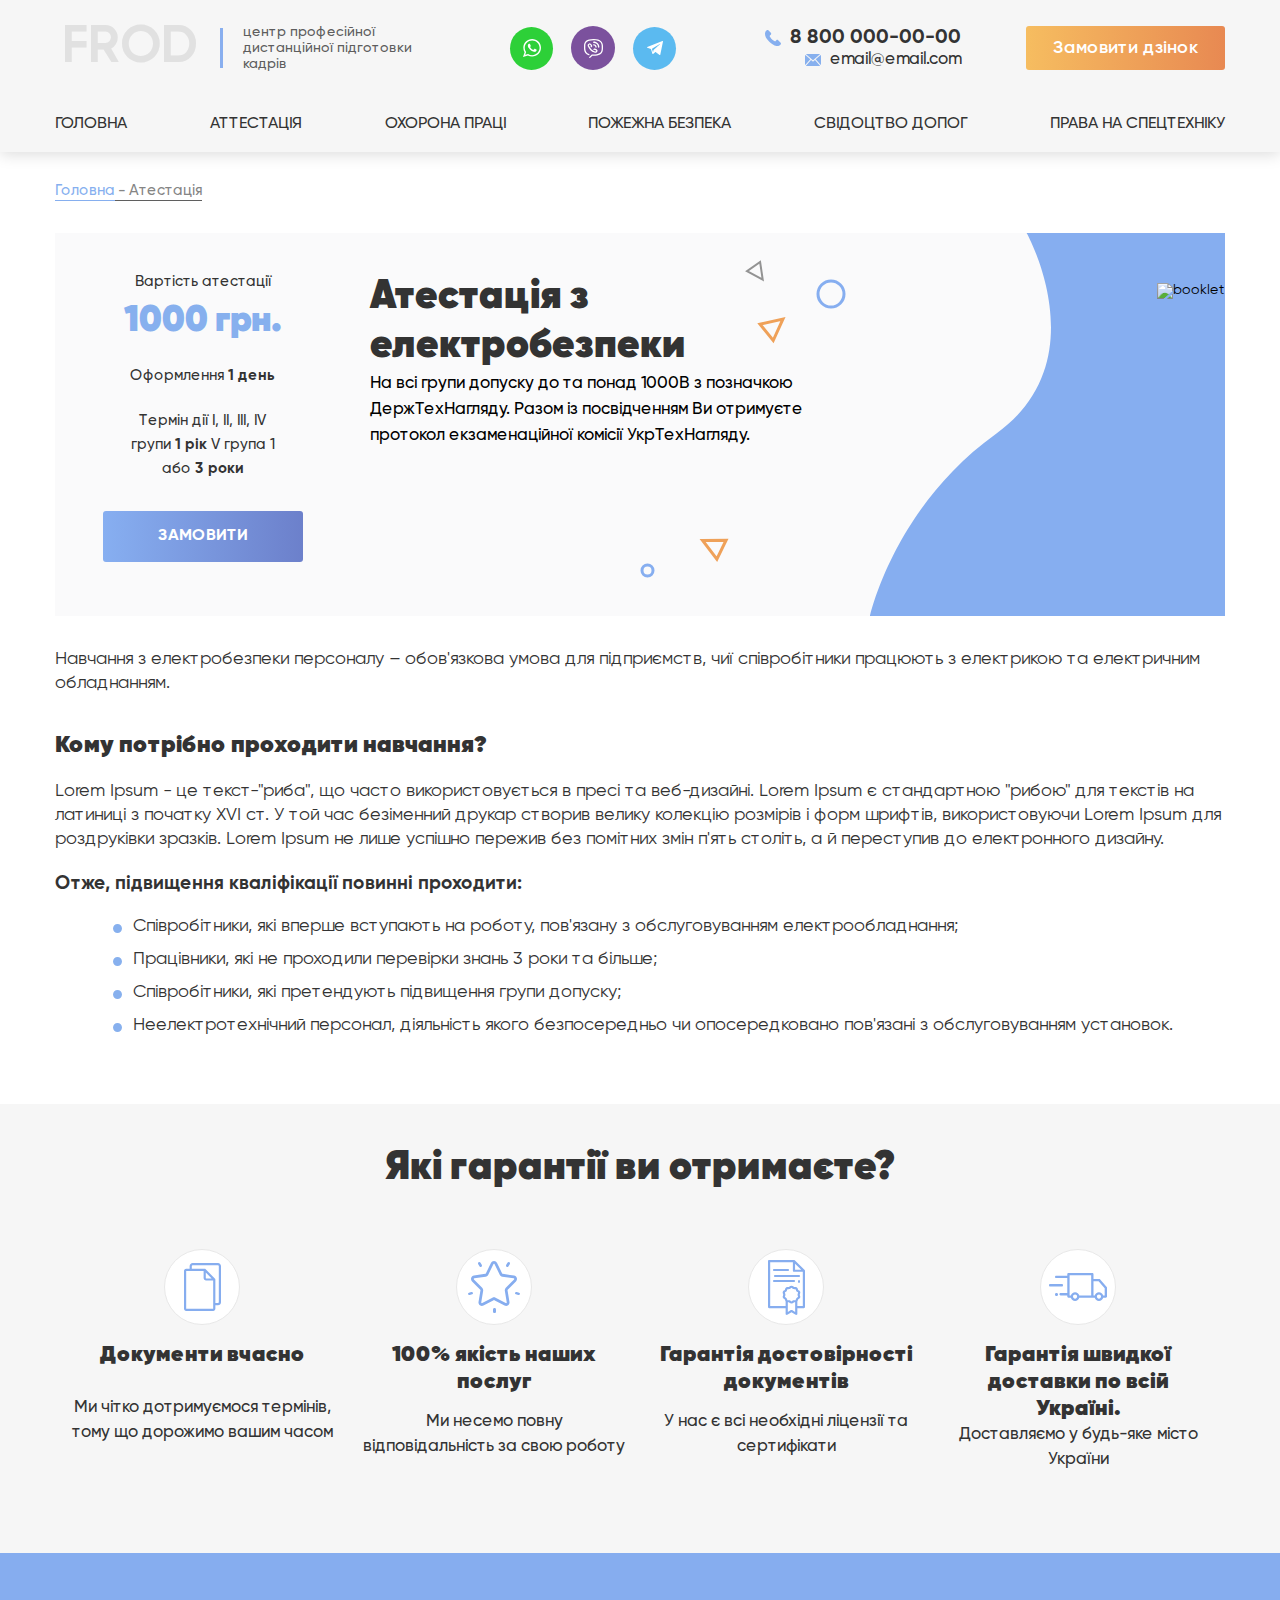
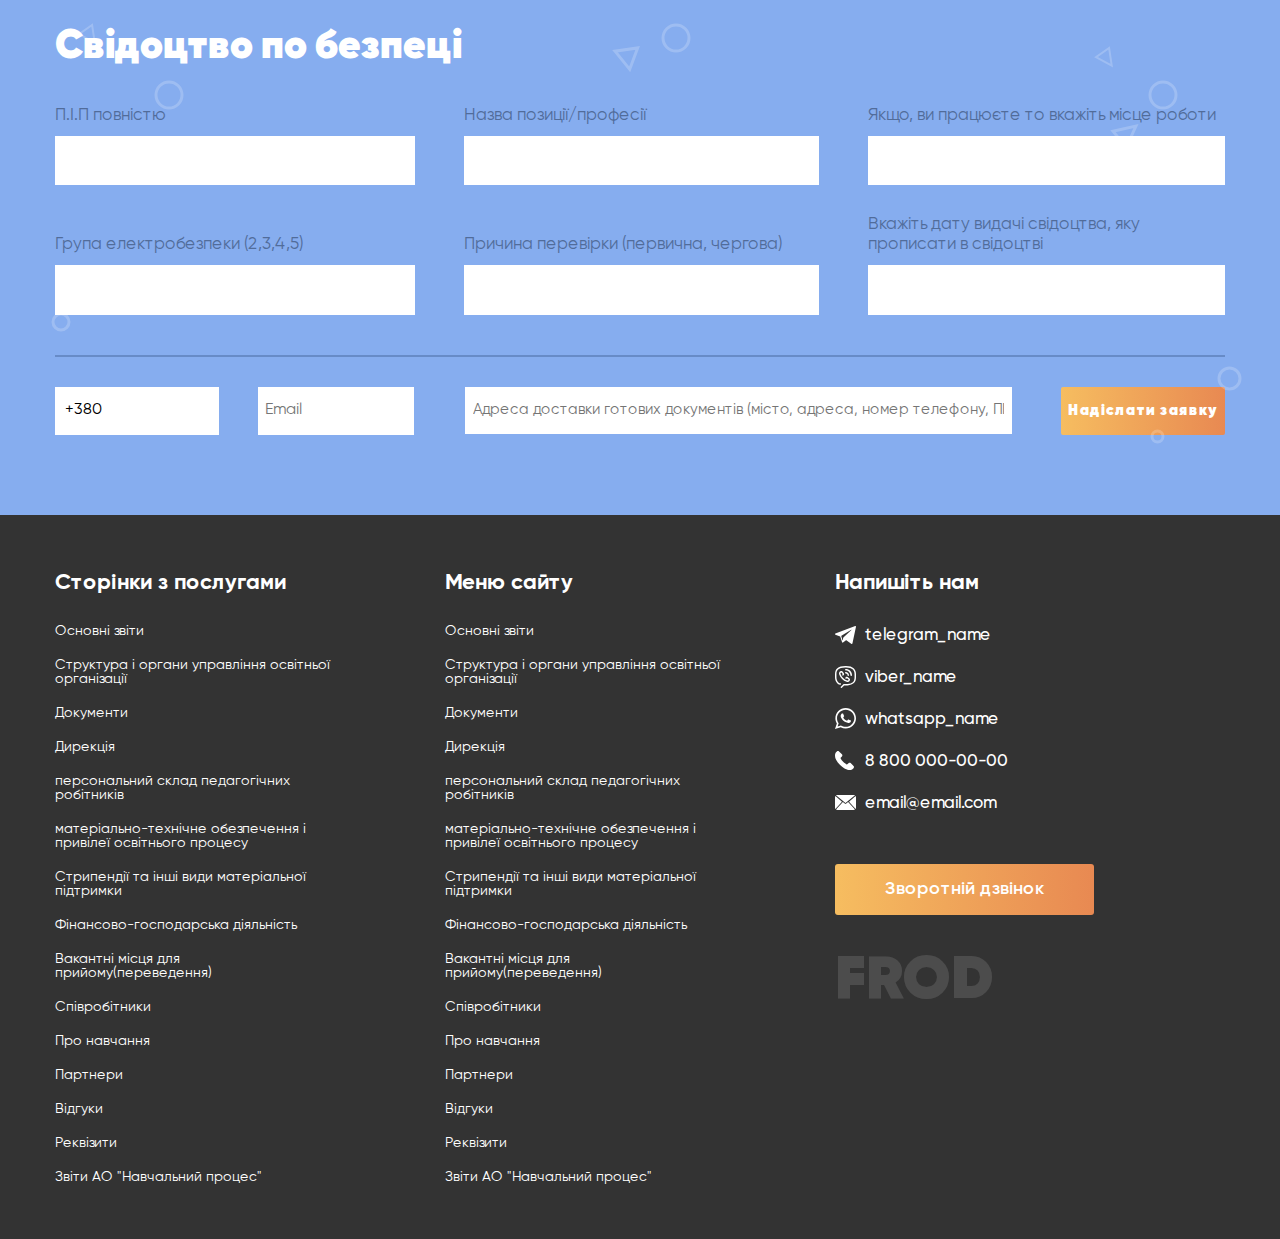
==== commit 1d159c13: "Add files via upload" ====
--- a/atestation.html
+++ b/atestation.html
@@ -6,7 +6,7 @@
 	<meta charset="UTF-8">
 	<meta name="format-detection" content="telephone=no">
 	<!-- <style>body{opacity: 0;}</style> -->
-	<link rel="stylesheet" href="css/style.min.css?_v=20220427143714">
+	<link rel="stylesheet" href="css/style.min.css?_v=20220428091710">
 	<link rel="shortcut icon" href="favicon.ico">
 	<!-- <meta name="robots" content="noindex, nofollow"> -->
 	<meta name="viewport" content="width=device-width, initial-scale=1.0">
@@ -19,15 +19,15 @@
 				<a href="./index.html" class="header__logo">FROD</a>
 				<div class="header-pages__text">центр професійної дистанційної підготовки кадрів</div>
 				<div class="header-pages__media">
-					<a href="#" class="media__whathsapp">
+					<a href="https://www.whatsapp.com/?lang=ru" class="media__whathsapp">
 						<div class="media__icon"><img src="img/header/whatsapp-logo.svg" alt="header"></div>
 					</a>
-					<a href="#" class="media__viber">
+					<a href="https://www.viber.com/ru/" class="media__viber">
 						<div class="media__icon">
 							<img src="img/header/viber-logo.svg" alt="header">
 						</div>
 					</a>
-					<a href="#" class="media__telegram">
+					<a href="https://play.google.com/store/apps/details?id=org.telegram.messenger&hl=ru&gl=US" class="media__telegram">
 						<div class="media__icon">
 							<img src="img/header/telegram(1).svg" alt="header">
 						</div>
@@ -443,16 +443,16 @@
 						<div class="column-footer__write-to-us">
 							<div class="write-to-us__title-footer title-footer">Напишіть нам</div>
 							<div class="write-to-us__social-footer">
-								<a href="#" class="social-footer__telegram">telegram_name</a>
-								<a href="#" class="social-footer__viber">viber_name</a>
-								<a href="#" class="social-footer__whatsapp">whatsapp_name</a>
+								<a href="https://play.google.com/store/apps/details?id=org.telegram.messenger&hl=ru&gl=US" class="social-footer__telegram">telegram_name</a>
+								<a href="https://www.viber.com/ru/" class="social-footer__viber">viber_name</a>
+								<a href="https://www.whatsapp.com/?lang=ru" class="social-footer__whatsapp">whatsapp_name</a>
 								<a href="#" class="social-footer__phone">8 800 000-00-00</a>
 								<a href="#" class="social-footer__email">email@email.com</a>
 							</div>
-							<a href="../contact.html" class="write-to-us__button">
+							<a href="./contact.html" class="write-to-us__button">
 								Зворотній дзвінок
 							</a>
-							<a href="../index.html" class="write-to-us__footer-logo">
+							<a href="./index.html" class="write-to-us__footer-logo">
 								FROD
 							</a>
 						</div>
@@ -631,7 +631,7 @@
 						<a href="./contact.html" class="write-to-us__button-spollers">
 							Зворотній дзвінок
 						</a>
-						<a href="../index.html" class="write-to-us__footer-logo-spollers">
+						<a href="./index.html" class="write-to-us__footer-logo-spollers">
 							FROD
 						</a>
 					</div>
@@ -649,7 +649,7 @@
 			</div>
 		</div>
 	</div>
-	<script src="js/app.min.js?_v=20220427143714"></script>
+	<script src="js/app.min.js?_v=20220428091710"></script>
 </body>
 
 </html>